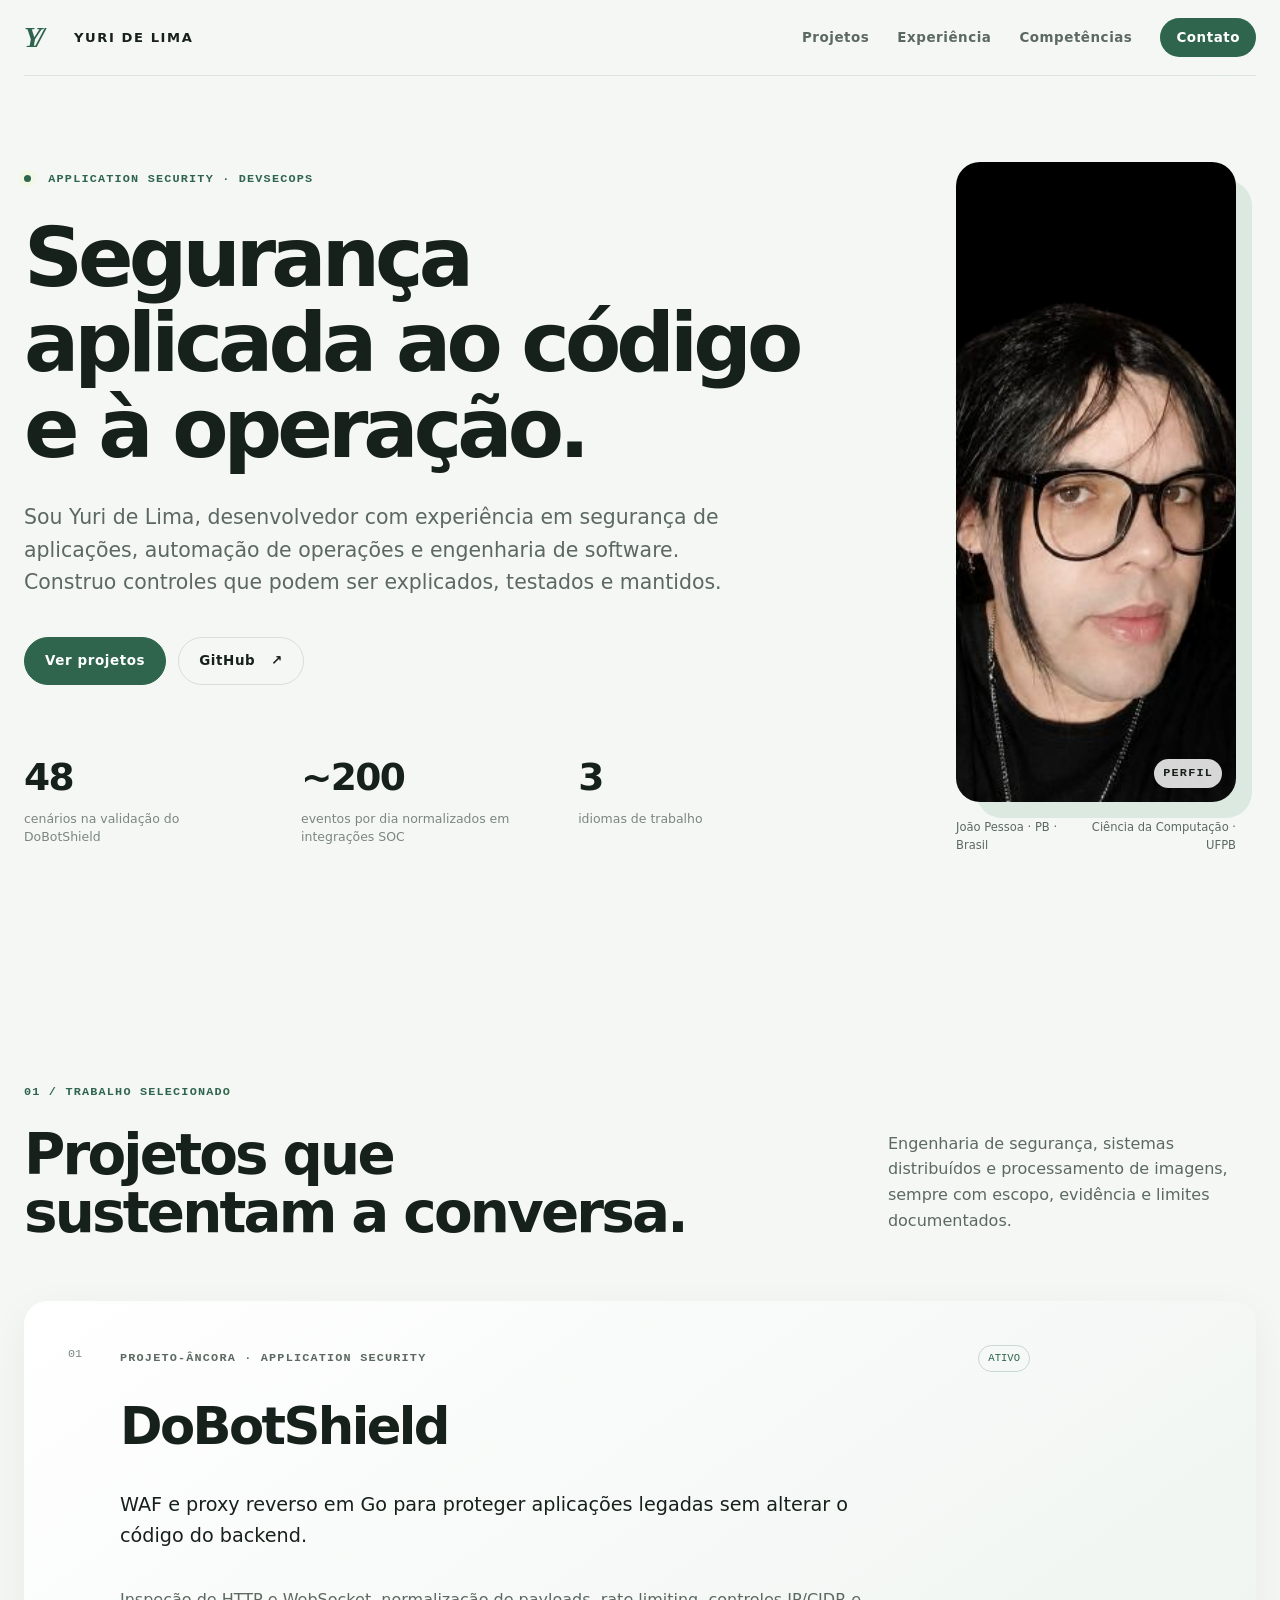
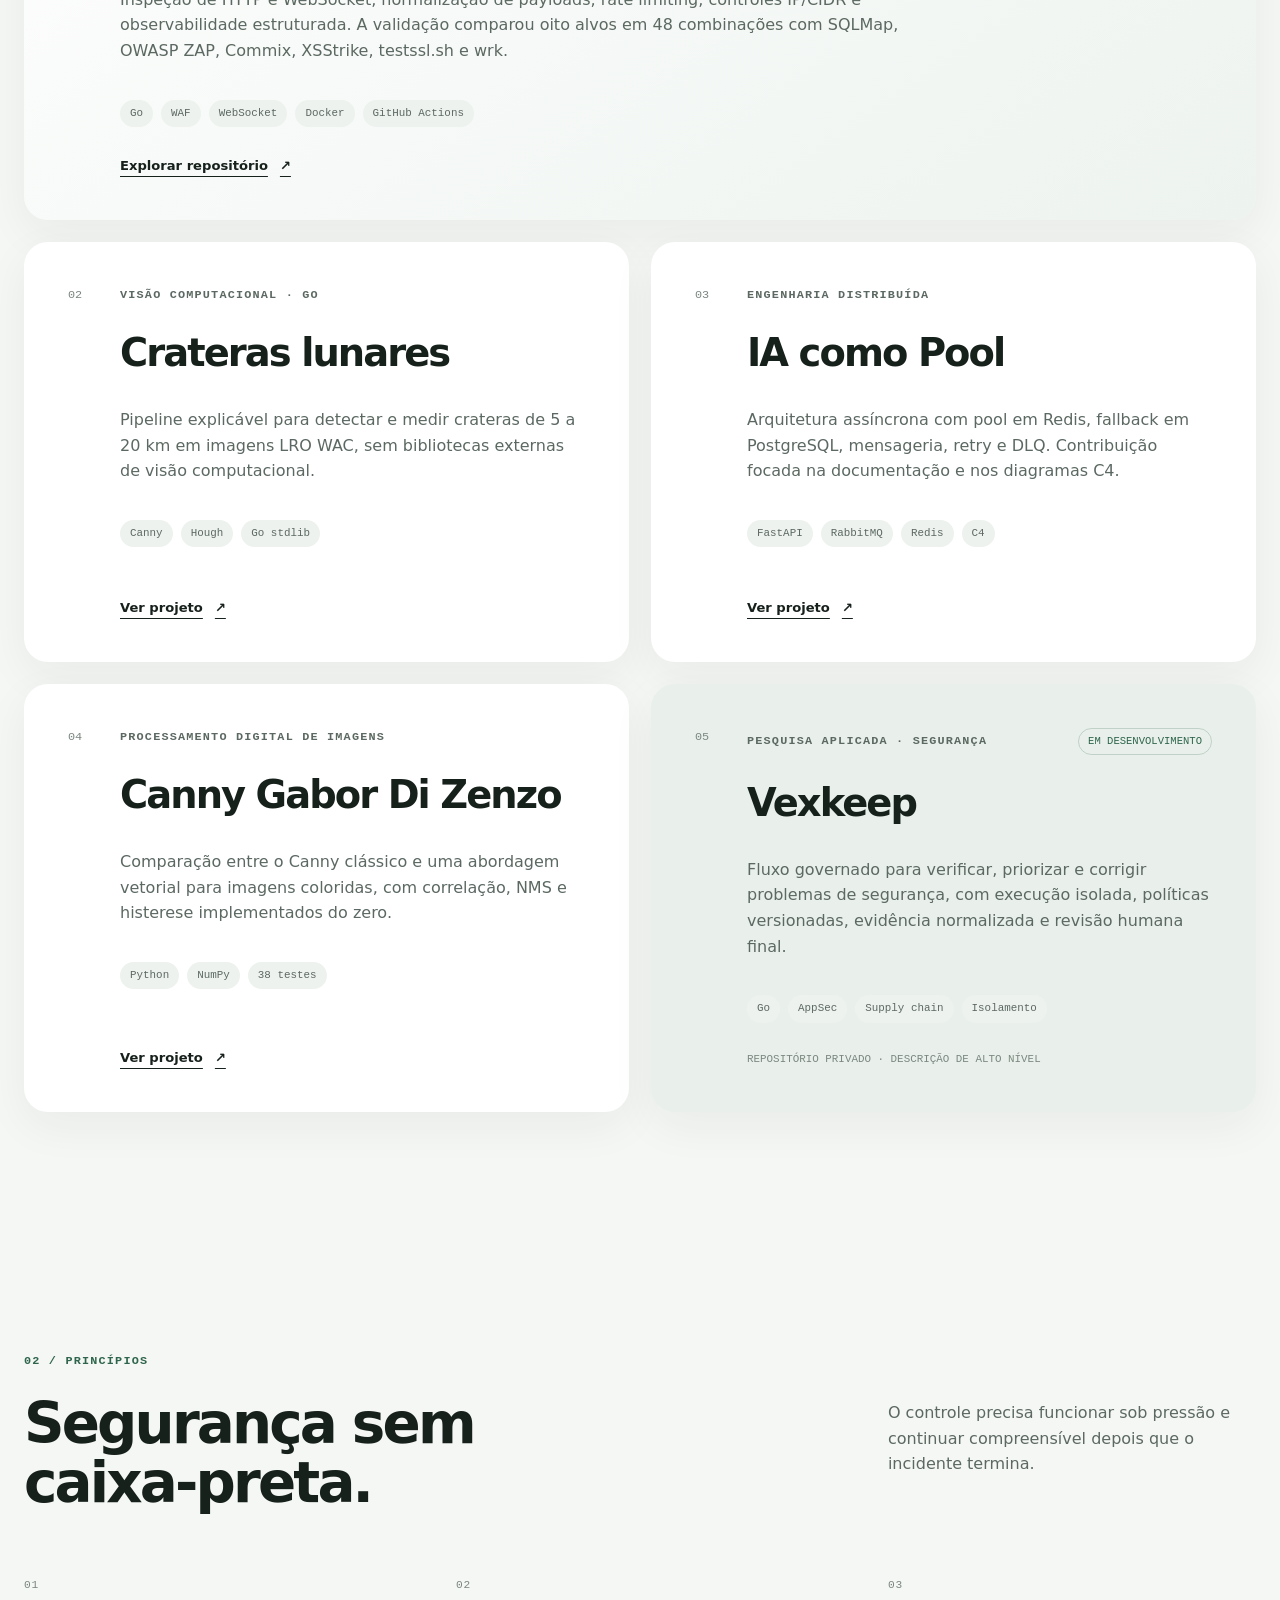
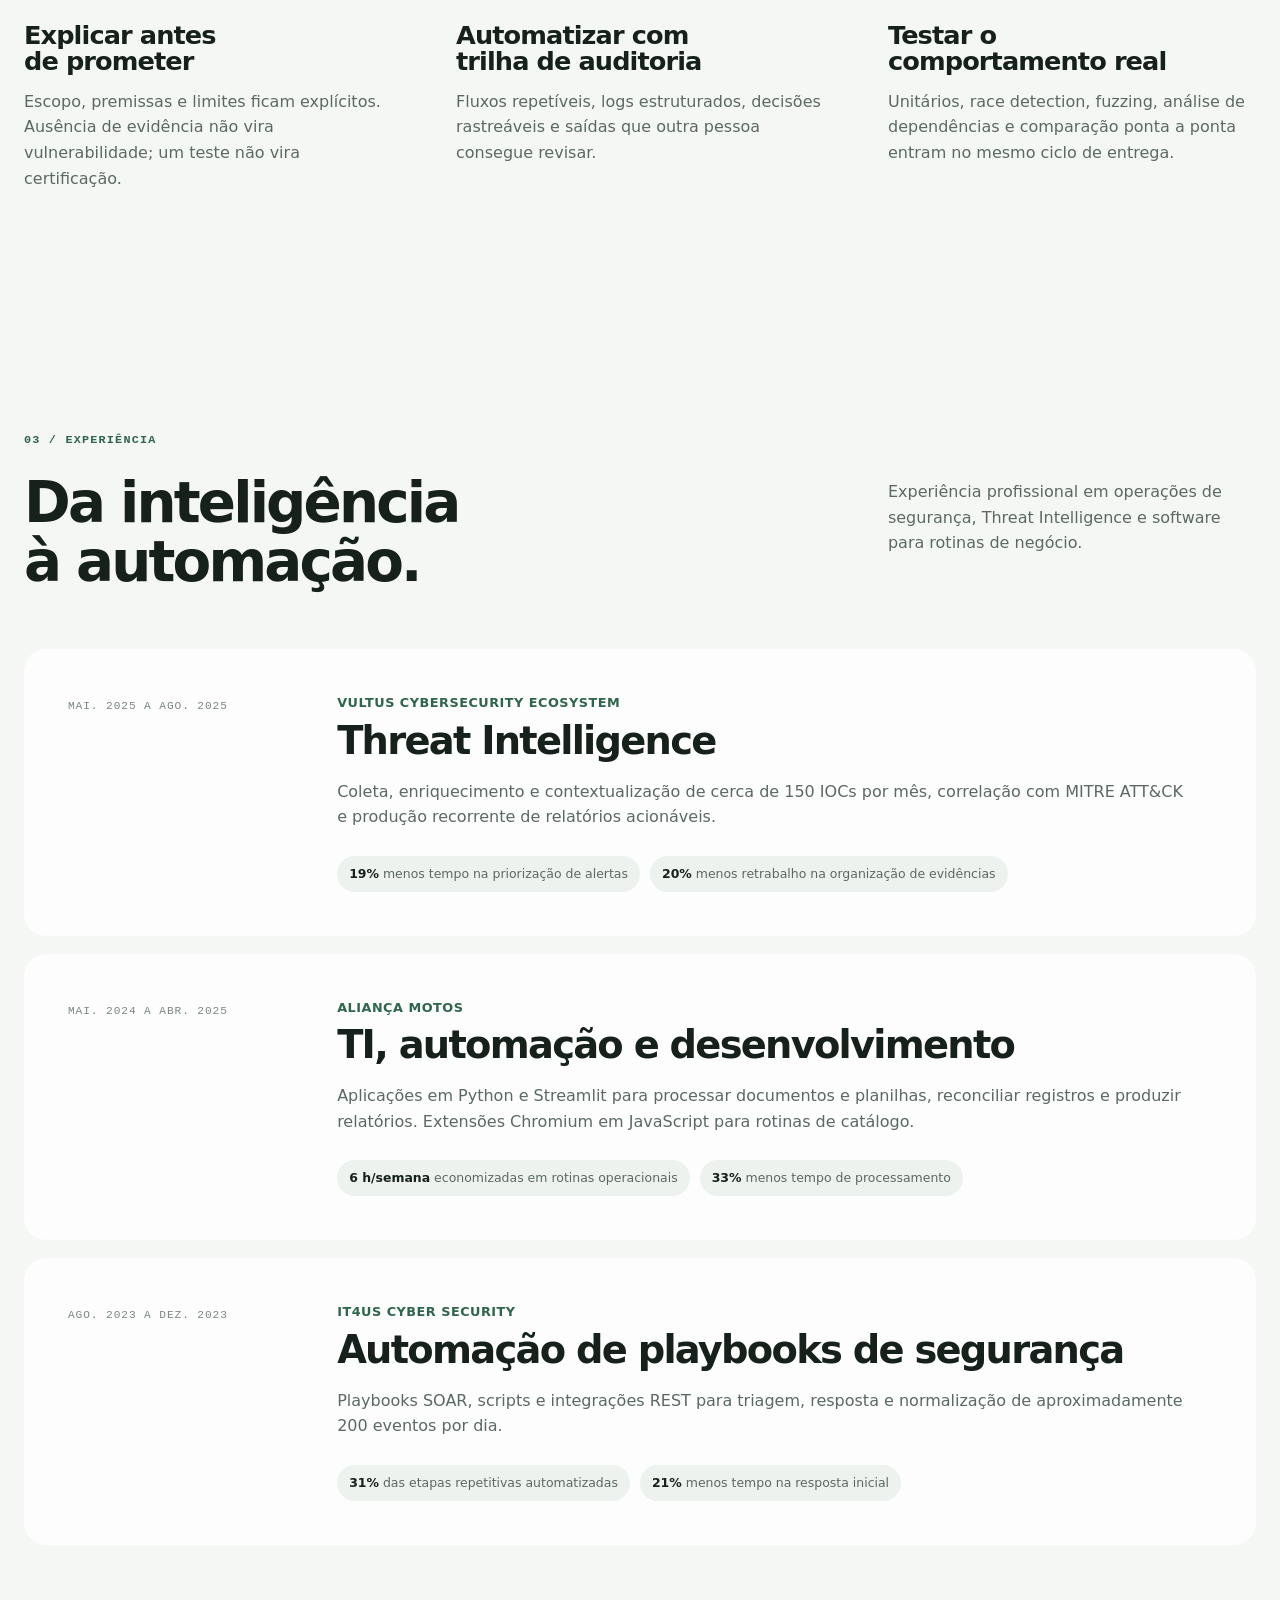
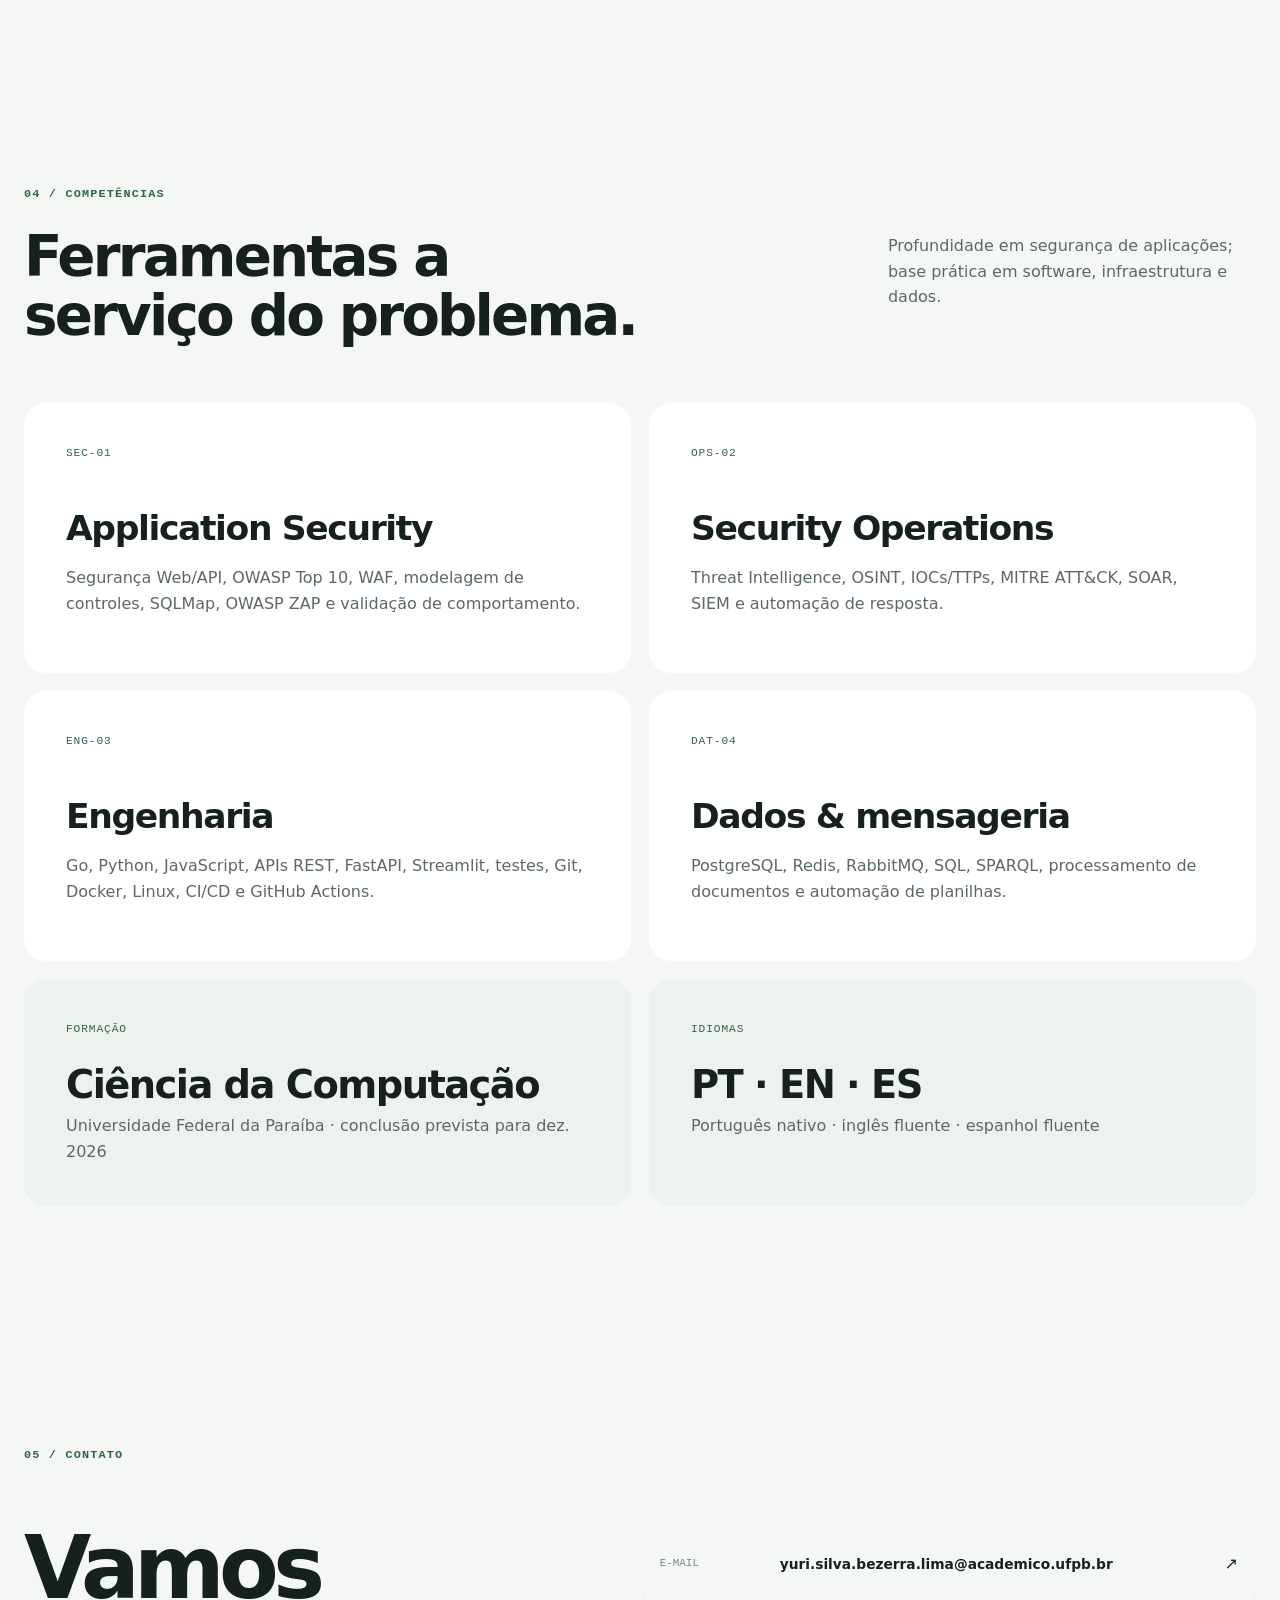
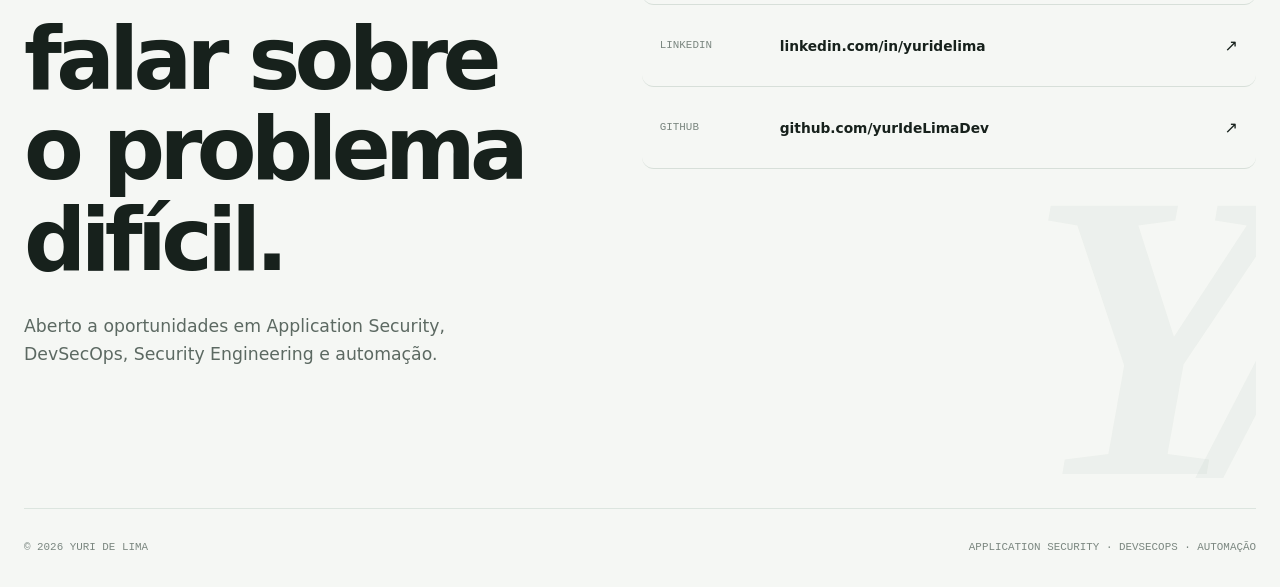
==== index.html @ 6d5cb3fe "refactor: simplify portfolio visual identity" ====
<!doctype html>
<html lang="pt-BR">
  <head>
    <meta charset="UTF-8" />
    <meta name="viewport" content="width=device-width, initial-scale=1.0" />
    <meta name="theme-color" content="#f5f7f4" />
    <meta
      name="description"
      content="Portfólio de Yuri de Lima. Application Security, DevSecOps e automação de segurança."
    />
    <meta name="author" content="Yuri de Lima" />
    <meta property="og:type" content="website" />
    <meta property="og:locale" content="pt_BR" />
    <meta property="og:title" content="Yuri de Lima | Application Security & DevSecOps" />
    <meta
      property="og:description"
      content="Segurança aplicada ao código, à automação e à operação."
    />
    <meta property="og:url" content="https://yuridelimadev.github.io/" />
    <meta property="og:image" content="https://yuridelimadev.github.io/assets/og.png" />
    <meta property="og:image:width" content="1731" />
    <meta property="og:image:height" content="909" />
    <meta property="og:image:alt" content="Yuri de Lima, Application Security e DevSecOps" />
    <meta name="twitter:card" content="summary_large_image" />
    <meta name="twitter:title" content="Yuri de Lima | Application Security & DevSecOps" />
    <meta name="twitter:description" content="Segurança aplicada ao código, à automação e à operação." />
    <meta name="twitter:image" content="https://yuridelimadev.github.io/assets/og.png" />
    <link rel="canonical" href="https://yuridelimadev.github.io/" />
    <title>Yuri de Lima | Application Security & DevSecOps</title>
    <link rel="icon" href="assets/favicon.svg" type="image/svg+xml" />
    <link rel="manifest" href="site.webmanifest" />
    <link rel="stylesheet" href="styles.css" />
    <script src="script.js" defer></script>
    <script type="application/ld+json">
      {
        "@context": "https://schema.org",
        "@type": "Person",
        "name": "Yuri de Lima",
        "url": "https://yuridelimadev.github.io/",
        "image": "https://yuridelimadev.github.io/assets/yuri-silva.jpg",
        "jobTitle": "Application Security & DevSecOps",
        "email": "mailto:yuri.silva.bezerra.lima@academico.ufpb.br",
        "sameAs": [
          "https://github.com/yurIdeLimaDev",
          "https://www.linkedin.com/in/yuridelima"
        ],
        "affiliation": {
          "@type": "CollegeOrUniversity",
          "name": "Universidade Federal da Paraíba"
        },
        "knowsAbout": [
          "Application Security",
          "DevSecOps",
          "Threat Intelligence",
          "Security Automation",
          "Go",
          "Python"
        ]
      }
    </script>
  </head>
  <body>
    <a class="skip-link" href="#conteudo">Ir para o conteúdo</a>

    <header class="site-header" data-header>
      <a class="brand" href="#inicio" aria-label="Yuri de Lima, início">
        <span class="brand-mark" aria-hidden="true">Y/</span>
        <span>Yuri de Lima</span>
      </a>

      <button class="menu-toggle" type="button" aria-expanded="false" aria-controls="main-nav">
        <span class="sr-only">Abrir menu</span>
        <span aria-hidden="true"></span>
        <span aria-hidden="true"></span>
      </button>

      <nav id="main-nav" class="main-nav" aria-label="Navegação principal">
        <a href="#trabalhos">Projetos</a>
        <a href="#experiencia">Experiência</a>
        <a href="#competencias">Competências</a>
        <a class="nav-cta" href="#contato">Contato</a>
      </nav>
    </header>

    <main id="conteudo">
      <section id="inicio" class="hero section-shell" aria-labelledby="hero-title">
        <div class="hero-copy">
          <p class="eyebrow"><span class="status-dot" aria-hidden="true"></span> Application Security · DevSecOps</p>
          <h1 id="hero-title">Segurança aplicada ao código e à operação.</h1>
          <p class="hero-lead">
            Sou Yuri de Lima, desenvolvedor com experiência em segurança de aplicações,
            automação de operações e engenharia de software. Construo controles que podem
            ser explicados, testados e mantidos.
          </p>

          <div class="hero-actions">
            <a class="button button-primary" href="#trabalhos">Ver projetos</a>
            <a class="button button-secondary" href="https://github.com/yurIdeLimaDev" target="_blank" rel="noreferrer">
              GitHub <span aria-hidden="true">↗</span>
            </a>
          </div>

          <dl class="signal-grid" aria-label="Destaques profissionais">
            <div>
              <dt>48</dt>
              <dd>cenários na validação do DoBotShield</dd>
            </div>
            <div>
              <dt>~200</dt>
              <dd>eventos por dia normalizados em integrações SOC</dd>
            </div>
            <div>
              <dt>3</dt>
              <dd>idiomas de trabalho</dd>
            </div>
          </dl>
        </div>

        <aside class="profile-panel" aria-label="Perfil de Yuri de Lima">
          <div class="portrait-frame">
            <img
              src="assets/yuri-silva.jpg"
              alt="Retrato de Yuri de Lima"
              width="640"
              height="640"
            />
            <span class="portrait-index" aria-hidden="true">Perfil</span>
          </div>
          <div class="profile-meta">
            <p>João Pessoa · PB · Brasil</p>
            <p>Ciência da Computação · UFPB</p>
          </div>
        </aside>
      </section>

      <section id="trabalhos" class="projects section-shell" aria-labelledby="projects-title">
        <div class="section-heading">
          <p class="section-index">01 / Trabalho selecionado</p>
          <h2 id="projects-title">Projetos que sustentam a conversa.</h2>
          <p>Engenharia de segurança, sistemas distribuídos e processamento de imagens, sempre com escopo, evidência e limites documentados.</p>
        </div>

        <div class="project-grid">
          <article class="project-card project-card-featured">
            <div class="project-number" aria-hidden="true">01</div>
            <div class="project-content">
              <div class="project-topline">
                <p class="project-type">Projeto-âncora · Application Security</p>
                <span class="project-state">Ativo</span>
              </div>
              <h3>DoBotShield</h3>
              <p class="project-summary">WAF e proxy reverso em Go para proteger aplicações legadas sem alterar o código do backend.</p>
              <p>
                Inspeção de HTTP e WebSocket, normalização de payloads, rate limiting,
                controles IP/CIDR e observabilidade estruturada. A validação comparou oito
                alvos em 48 combinações com SQLMap, OWASP ZAP, Commix, XSStrike, testssl.sh e wrk.
              </p>
              <ul class="tag-list" aria-label="Tecnologias do DoBotShield">
                <li>Go</li><li>WAF</li><li>WebSocket</li><li>Docker</li><li>GitHub Actions</li>
              </ul>
              <a class="project-link" href="https://github.com/yurIdeLimaDev/DoBotShieldV2" target="_blank" rel="noreferrer">
                Explorar repositório <span aria-hidden="true">↗</span>
              </a>
            </div>
          </article>

          <article class="project-card">
            <div class="project-number" aria-hidden="true">02</div>
            <div class="project-content">
              <p class="project-type">Visão computacional · Go</p>
              <h3>Crateras lunares</h3>
              <p>Pipeline explicável para detectar e medir crateras de 5 a 20 km em imagens LRO WAC, sem bibliotecas externas de visão computacional.</p>
              <ul class="tag-list"><li>Canny</li><li>Hough</li><li>Go stdlib</li></ul>
              <a class="project-link" href="https://github.com/yurIdeLimaDev/ID-Crateras-Lunares" target="_blank" rel="noreferrer">Ver projeto <span aria-hidden="true">↗</span></a>
            </div>
          </article>

          <article class="project-card">
            <div class="project-number" aria-hidden="true">03</div>
            <div class="project-content">
              <p class="project-type">Engenharia distribuída</p>
              <h3>IA como Pool</h3>
              <p>Arquitetura assíncrona com pool em Redis, fallback em PostgreSQL, mensageria, retry e DLQ. Contribuição focada na documentação e nos diagramas C4.</p>
              <ul class="tag-list"><li>FastAPI</li><li>RabbitMQ</li><li>Redis</li><li>C4</li></ul>
              <a class="project-link" href="https://github.com/yurIdeLimaDev/-IA_como_Pool" target="_blank" rel="noreferrer">Ver projeto <span aria-hidden="true">↗</span></a>
            </div>
          </article>

          <article class="project-card">
            <div class="project-number" aria-hidden="true">04</div>
            <div class="project-content">
              <p class="project-type">Processamento digital de imagens</p>
              <h3>Canny Gabor Di Zenzo</h3>
              <p>Comparação entre o Canny clássico e uma abordagem vetorial para imagens coloridas, com correlação, NMS e histerese implementados do zero.</p>
              <ul class="tag-list"><li>Python</li><li>NumPy</li><li>38 testes</li></ul>
              <a class="project-link" href="https://github.com/yurIdeLimaDev/PDI-Filtros" target="_blank" rel="noreferrer">Ver projeto <span aria-hidden="true">↗</span></a>
            </div>
          </article>

          <article class="project-card project-card-private">
            <div class="project-number" aria-hidden="true">05</div>
            <div class="project-content">
              <div class="project-topline">
                <p class="project-type">Pesquisa aplicada · Segurança</p>
                <span class="project-state">Em desenvolvimento</span>
              </div>
              <h3>Vexkeep</h3>
              <p>Fluxo governado para verificar, priorizar e corrigir problemas de segurança, com execução isolada, políticas versionadas, evidência normalizada e revisão humana final.</p>
              <ul class="tag-list"><li>Go</li><li>AppSec</li><li>Supply chain</li><li>Isolamento</li></ul>
              <span class="project-note">Repositório privado · descrição de alto nível</span>
            </div>
          </article>
        </div>
      </section>

      <section class="method section-shell" aria-labelledby="method-title">
        <div class="section-heading">
          <p class="section-index">02 / Princípios</p>
          <h2 id="method-title">Segurança sem caixa-preta.</h2>
          <p>O controle precisa funcionar sob pressão e continuar compreensível depois que o incidente termina.</p>
        </div>

        <ol class="principle-list">
          <li>
            <span class="principle-number">01</span>
            <h3>Explicar antes de prometer</h3>
            <p>Escopo, premissas e limites ficam explícitos. Ausência de evidência não vira vulnerabilidade; um teste não vira certificação.</p>
          </li>
          <li>
            <span class="principle-number">02</span>
            <h3>Automatizar com trilha de auditoria</h3>
            <p>Fluxos repetíveis, logs estruturados, decisões rastreáveis e saídas que outra pessoa consegue revisar.</p>
          </li>
          <li>
            <span class="principle-number">03</span>
            <h3>Testar o comportamento real</h3>
            <p>Unitários, race detection, fuzzing, análise de dependências e comparação ponta a ponta entram no mesmo ciclo de entrega.</p>
          </li>
        </ol>
      </section>

      <section id="experiencia" class="experience section-shell" aria-labelledby="experience-title">
        <div class="section-heading">
          <p class="section-index">03 / Experiência</p>
          <h2 id="experience-title">Da inteligência à automação.</h2>
          <p>Experiência profissional em operações de segurança, Threat Intelligence e software para rotinas de negócio.</p>
        </div>

        <div class="timeline">
          <article class="timeline-item">
            <p class="timeline-date">mai. 2025 a ago. 2025</p>
            <div>
              <p class="timeline-company">Vultus Cybersecurity Ecosystem</p>
              <h3>Threat Intelligence</h3>
              <p>Coleta, enriquecimento e contextualização de cerca de 150 IOCs por mês, correlação com MITRE ATT&amp;CK e produção recorrente de relatórios acionáveis.</p>
              <ul class="impact-list">
                <li><strong>19%</strong> menos tempo na priorização de alertas</li>
                <li><strong>20%</strong> menos retrabalho na organização de evidências</li>
              </ul>
            </div>
          </article>

          <article class="timeline-item">
            <p class="timeline-date">mai. 2024 a abr. 2025</p>
            <div>
              <p class="timeline-company">Aliança Motos</p>
              <h3>TI, automação e desenvolvimento</h3>
              <p>Aplicações em Python e Streamlit para processar documentos e planilhas, reconciliar registros e produzir relatórios. Extensões Chromium em JavaScript para rotinas de catálogo.</p>
              <ul class="impact-list">
                <li><strong>6 h/semana</strong> economizadas em rotinas operacionais</li>
                <li><strong>33%</strong> menos tempo de processamento</li>
              </ul>
            </div>
          </article>

          <article class="timeline-item">
            <p class="timeline-date">ago. 2023 a dez. 2023</p>
            <div>
              <p class="timeline-company">IT4US Cyber Security</p>
              <h3>Automação de playbooks de segurança</h3>
              <p>Playbooks SOAR, scripts e integrações REST para triagem, resposta e normalização de aproximadamente 200 eventos por dia.</p>
              <ul class="impact-list">
                <li><strong>31%</strong> das etapas repetitivas automatizadas</li>
                <li><strong>21%</strong> menos tempo na resposta inicial</li>
              </ul>
            </div>
          </article>
        </div>
      </section>

      <section id="competencias" class="capabilities section-shell" aria-labelledby="capabilities-title">
        <div class="section-heading">
          <p class="section-index">04 / Competências</p>
          <h2 id="capabilities-title">Ferramentas a serviço do problema.</h2>
          <p>Profundidade em segurança de aplicações; base prática em software, infraestrutura e dados.</p>
        </div>

        <div class="capability-grid">
          <article>
            <p class="capability-code">SEC-01</p>
            <h3>Application Security</h3>
            <p>Segurança Web/API, OWASP Top 10, WAF, modelagem de controles, SQLMap, OWASP ZAP e validação de comportamento.</p>
          </article>
          <article>
            <p class="capability-code">OPS-02</p>
            <h3>Security Operations</h3>
            <p>Threat Intelligence, OSINT, IOCs/TTPs, MITRE ATT&amp;CK, SOAR, SIEM e automação de resposta.</p>
          </article>
          <article>
            <p class="capability-code">ENG-03</p>
            <h3>Engenharia</h3>
            <p>Go, Python, JavaScript, APIs REST, FastAPI, Streamlit, testes, Git, Docker, Linux, CI/CD e GitHub Actions.</p>
          </article>
          <article>
            <p class="capability-code">DAT-04</p>
            <h3>Dados &amp; mensageria</h3>
            <p>PostgreSQL, Redis, RabbitMQ, SQL, SPARQL, processamento de documentos e automação de planilhas.</p>
          </article>
        </div>

        <div class="education-strip">
          <div>
            <p class="education-label">Formação</p>
            <h3>Ciência da Computação</h3>
            <p>Universidade Federal da Paraíba · conclusão prevista para dez. 2026</p>
          </div>
          <div>
            <p class="education-label">Idiomas</p>
            <h3>PT · EN · ES</h3>
            <p>Português nativo · inglês fluente · espanhol fluente</p>
          </div>
        </div>
      </section>

      <section id="contato" class="contact section-shell" aria-labelledby="contact-title">
        <p class="section-index">05 / Contato</p>
        <div class="contact-grid">
          <div>
            <h2 id="contact-title">Vamos falar sobre o problema difícil.</h2>
            <p>Aberto a oportunidades em Application Security, DevSecOps, Security Engineering e automação.</p>
          </div>
          <div class="contact-links" aria-label="Canais de contato">
            <a href="mailto:yuri.silva.bezerra.lima@academico.ufpb.br">
              <span>E-mail</span><strong>yuri.silva.bezerra.lima@academico.ufpb.br</strong><span aria-hidden="true">↗</span>
            </a>
            <a href="https://www.linkedin.com/in/yuridelima" target="_blank" rel="noreferrer">
              <span>LinkedIn</span><strong>linkedin.com/in/yuridelima</strong><span aria-hidden="true">↗</span>
            </a>
            <a href="https://github.com/yurIdeLimaDev" target="_blank" rel="noreferrer">
              <span>GitHub</span><strong>github.com/yurIdeLimaDev</strong><span aria-hidden="true">↗</span>
            </a>
          </div>
        </div>
      </section>
    </main>

    <footer class="site-footer section-shell">
      <p>© <span data-year></span> Yuri de Lima</p>
      <p>Application Security · DevSecOps · Automação</p>
    </footer>
  </body>
</html>
---- styles.css ----
:root {
  --bg: #f5f7f4;
  --bg-raised: #ffffff;
  --surface: #edf2ee;
  --surface-strong: #e2ebe5;
  --text: #17211c;
  --muted: #5c6962;
  --faint: #7b8780;
  --line: #d7dfd9;
  --accent: #2e654c;
  --accent-dark: #ffffff;
  --accent-soft: #dce9e1;
  --cyan: #537467;
  --max-width: 1240px;
  --radius: 18px;
  --shadow: 0 24px 70px rgba(23, 33, 28, 0.1);
}

* { box-sizing: border-box; }

html { scroll-behavior: smooth; }

body {
  margin: 0;
  min-width: 320px;
  color: var(--text);
  background: var(--bg);
  font-family: Inter, ui-sans-serif, system-ui, -apple-system, BlinkMacSystemFont, "Segoe UI", sans-serif;
  font-size: 16px;
  line-height: 1.6;
  text-rendering: optimizeLegibility;
}

body::before { content: none; }

img { display: block; max-width: 100%; }
a { color: inherit; }
button, a { -webkit-tap-highlight-color: transparent; }

:focus-visible {
  outline: 3px solid var(--accent);
  outline-offset: 4px;
}

.sr-only {
  position: absolute;
  width: 1px;
  height: 1px;
  padding: 0;
  margin: -1px;
  overflow: hidden;
  clip: rect(0, 0, 0, 0);
  white-space: nowrap;
  border: 0;
}

.skip-link {
  position: fixed;
  top: 12px;
  left: 12px;
  z-index: 100;
  transform: translateY(-150%);
  padding: 10px 14px;
  color: var(--bg);
  background: var(--accent);
  font-weight: 800;
  text-decoration: none;
}

.skip-link:focus { transform: translateY(0); }

.section-shell {
  width: min(calc(100% - 48px), var(--max-width));
  margin-inline: auto;
}

.site-header {
  position: sticky;
  top: 0;
  z-index: 20;
  display: flex;
  align-items: center;
  justify-content: space-between;
  width: min(calc(100% - 48px), var(--max-width));
  min-height: 76px;
  margin-inline: auto;
  border-bottom: 1px solid rgba(46, 101, 76, 0.12);
  background: rgba(245, 247, 244, 0.9);
  backdrop-filter: blur(18px);
}

.brand {
  display: inline-flex;
  align-items: center;
  gap: 12px;
  font-size: 0.82rem;
  font-weight: 800;
  letter-spacing: 0.12em;
  text-decoration: none;
  text-transform: uppercase;
}

.brand-mark {
  display: inline-block;
  min-width: 38px;
  color: var(--accent);
  font-family: "Bodoni 72", Didot, "Iowan Old Style", Baskerville, Georgia, serif;
  font-size: 1.8rem;
  font-style: italic;
  font-weight: 700;
  line-height: 1;
  letter-spacing: -0.18em;
}

.main-nav { display: flex; align-items: center; gap: 28px; }

.main-nav a {
  color: var(--muted);
  font-size: 0.84rem;
  font-weight: 700;
  letter-spacing: 0.04em;
  text-decoration: none;
}

.main-nav a:hover { color: var(--text); }

.main-nav .nav-cta {
  padding: 9px 16px;
  border: 0;
  border-radius: 999px;
  color: #ffffff;
  background: var(--accent);
}

.menu-toggle { display: none; }

.hero {
  display: grid;
  grid-template-columns: minmax(0, 1fr) minmax(220px, 300px);
  gap: clamp(42px, 9vw, 130px);
  align-items: center;
  min-height: min(820px, calc(100vh - 76px));
  padding-block: 86px 108px;
}

.eyebrow,
.section-index,
.project-type,
.portrait-index {
  margin: 0;
  color: var(--accent);
  font-family: "Cascadia Code", "SFMono-Regular", Consolas, monospace;
  font-size: 0.74rem;
  font-weight: 700;
  letter-spacing: 0.1em;
  text-transform: uppercase;
}

.status-dot {
  display: inline-block;
  width: 7px;
  height: 7px;
  margin-right: 9px;
  border-radius: 50%;
  background: var(--accent);
  box-shadow: 0 0 0 5px rgba(200, 255, 93, 0.09);
}

h1, h2, h3 { margin-top: 0; line-height: 1.04; text-wrap: balance; }

h1 {
  max-width: 930px;
  margin-bottom: 30px;
  font-size: clamp(3rem, 6.4vw, 6.2rem);
  font-weight: 720;
  letter-spacing: -0.06em;
}

.hero-copy .eyebrow { margin-bottom: 26px; }

.hero-lead {
  max-width: 720px;
  margin: 0;
  color: var(--muted);
  font-size: clamp(1.04rem, 1.6vw, 1.28rem);
}

.hero-actions { display: flex; flex-wrap: wrap; gap: 12px; margin-top: 38px; }

.button {
  display: inline-flex;
  min-height: 48px;
  align-items: center;
  justify-content: center;
  gap: 16px;
  padding: 0 20px;
  border: 1px solid var(--line);
  border-radius: 999px;
  font-size: 0.84rem;
  font-weight: 800;
  letter-spacing: 0.045em;
  text-decoration: none;
  transition: transform 160ms ease, border-color 160ms ease, background 160ms ease;
}

.button:hover { transform: translateY(-2px); }
.button-primary { border-color: var(--accent); color: var(--accent-dark); background: var(--accent); }
.button-secondary:hover { border-color: var(--muted); background: var(--surface); }

.signal-grid {
  display: grid;
  grid-template-columns: repeat(3, 1fr);
  max-width: 780px;
  gap: clamp(20px, 4vw, 54px);
  margin: 62px 0 0;
  padding: 0;
}

.signal-grid div { padding: 0; }
.signal-grid div + div { padding-left: 0; border-left: 0; }
.signal-grid dt { font-size: clamp(1.6rem, 3vw, 2.35rem); font-weight: 760; letter-spacing: -0.045em; }
.signal-grid dd { margin: 3px 0 0; color: var(--faint); font-size: 0.78rem; line-height: 1.45; }

.profile-panel { align-self: center; display: flex; width: min(100%, 280px); flex-direction: column; justify-content: center; }

.portrait-frame {
  position: relative;
  padding: 0;
  border: 0;
  background: transparent;
  box-shadow: none;
}

.portrait-frame::before {
  content: "";
  position: absolute;
  inset: 18px -16px -16px 20px;
  z-index: -1;
  border-radius: 26px;
  background: var(--accent-soft);
}

.portrait-frame::after { content: none; }

.portrait-frame img {
  aspect-ratio: 4 / 5;
  width: 100%;
  object-fit: cover;
  object-position: center 28%;
  border-radius: 24px;
  filter: saturate(0.82) contrast(1.02);
}

.portrait-index {
  position: absolute;
  right: 14px;
  bottom: 14px;
  padding: 5px 9px;
  border-radius: 999px;
  color: var(--text);
  background: rgba(255, 255, 255, 0.84);
}

.profile-meta {
  display: flex;
  justify-content: space-between;
  gap: 20px;
  margin-top: 16px;
  color: var(--muted);
  font-size: 0.72rem;
}

.profile-meta p { margin: 0; }
.profile-meta p:last-child { text-align: right; }

.projects,
.method,
.experience,
.capabilities,
.contact {
  padding-block: 120px;
  border-top: 0;
}

.section-heading {
  display: grid;
  grid-template-columns: minmax(0, 1.2fr) minmax(260px, 0.58fr);
  gap: 24px clamp(40px, 8vw, 120px);
  align-items: start;
  margin-bottom: 58px;
}

.section-heading .section-index { grid-column: 1 / -1; }
.section-heading h2 { margin: 0; max-width: 760px; font-size: clamp(2.35rem, 4.4vw, 4.2rem); letter-spacing: -0.05em; }
.section-heading > p:last-child { margin: 5px 0 0; color: var(--muted); }

.project-grid { display: grid; grid-template-columns: repeat(2, 1fr); gap: 22px; }

.project-card {
  position: relative;
  display: grid;
  grid-template-columns: 52px 1fr;
  min-height: 420px;
  padding: clamp(24px, 4vw, 44px);
  border: 0;
  border-radius: 24px;
  background: var(--bg-raised);
  box-shadow: 0 14px 46px rgba(23, 33, 28, 0.055);
  transition: transform 180ms ease, box-shadow 180ms ease;
}

.project-card:hover { transform: translateY(-3px); box-shadow: 0 20px 58px rgba(23, 33, 28, 0.09); }
.project-card-featured { grid-column: 1 / -1; min-height: 450px; }
.project-card-featured .project-content { max-width: 910px; }
.project-card-featured { background: linear-gradient(145deg, #ffffff, #edf3ef); }
.project-card-private { background: #e9f0eb; }

.project-number { color: var(--faint); font-family: "Cascadia Code", "SFMono-Regular", Consolas, monospace; font-size: 0.74rem; }
.project-content { display: flex; flex-direction: column; align-items: flex-start; }
.project-topline { display: flex; width: 100%; align-items: center; justify-content: space-between; gap: 20px; }

.project-state {
  padding: 4px 9px;
  border: 1px solid rgba(46, 101, 76, 0.22);
  border-radius: 999px;
  color: var(--accent);
  font-family: "Cascadia Code", "SFMono-Regular", Consolas, monospace;
  font-size: 0.66rem;
  text-transform: uppercase;
}

.project-card h3 { margin: 28px 0 18px; font-size: clamp(2rem, 4vw, 4rem); letter-spacing: -0.05em; }
.project-card:not(.project-card-featured) h3 { font-size: clamp(1.8rem, 3vw, 2.8rem); }
.project-card p { max-width: 780px; color: var(--muted); }
.project-summary { color: var(--text) !important; font-size: clamp(1.02rem, 1.5vw, 1.25rem); }

.tag-list { display: flex; flex-wrap: wrap; gap: 8px; margin: 20px 0 28px; padding: 0; list-style: none; }
.tag-list li { padding: 5px 10px; border: 0; border-radius: 999px; color: var(--muted); background: var(--surface); font-family: "Cascadia Code", "SFMono-Regular", Consolas, monospace; font-size: 0.68rem; }

.project-link {
  display: inline-flex;
  align-items: center;
  gap: 12px;
  margin-top: auto;
  color: var(--text);
  font-size: 0.82rem;
  font-weight: 800;
  text-underline-offset: 6px;
}

.project-link:hover { color: var(--accent); }

.project-note {
  margin-top: auto;
  color: var(--faint);
  font-family: "Cascadia Code", "SFMono-Regular", Consolas, monospace;
  font-size: 0.68rem;
  text-transform: uppercase;
}

.principle-list {
  display: grid;
  grid-template-columns: repeat(3, 1fr);
  gap: clamp(28px, 5vw, 70px);
  margin: 0;
  padding: 0;
  border-top: 0;
  list-style: none;
  counter-reset: principle;
}

.principle-list li {
  display: block;
  padding: 0;
  border-bottom: 0;
}

.principle-number,
.timeline-date,
.capability-code,
.education-label {
  color: var(--faint);
  font-family: "Cascadia Code", "SFMono-Regular", Consolas, monospace;
  font-size: 0.7rem;
  letter-spacing: 0.08em;
  text-transform: uppercase;
}

.principle-list h3 { margin: 26px 0 14px; font-size: clamp(1.4rem, 2vw, 1.9rem); letter-spacing: -0.035em; }
.principle-list p { margin: 0; color: var(--muted); }

.timeline { display: grid; gap: 18px; border-top: 0; }

.timeline-item {
  display: grid;
  grid-template-columns: 0.55fr 2.1fr;
  gap: 40px;
  padding: clamp(28px, 4vw, 44px);
  border: 0;
  border-radius: 22px;
  background: rgba(255, 255, 255, 0.72);
}

.timeline-date { margin: 5px 0 0; }
.timeline-company { margin: 0 0 7px; color: var(--accent); font-size: 0.8rem; font-weight: 750; letter-spacing: 0.04em; text-transform: uppercase; }
.timeline-item h3 { margin: 0 0 18px; font-size: clamp(1.8rem, 3vw, 3.2rem); letter-spacing: -0.045em; }
.timeline-item > div > p:not(.timeline-company) { max-width: 850px; margin: 0; color: var(--muted); }

.impact-list {
  display: flex;
  flex-wrap: wrap;
  gap: 10px;
  margin: 26px 0 0;
  padding: 0;
  list-style: none;
}

.impact-list li { padding: 8px 12px; border: 0; border-radius: 999px; color: var(--muted); background: var(--surface); font-size: 0.78rem; }
.impact-list strong { color: var(--text); }

.capability-grid { display: grid; grid-template-columns: repeat(2, 1fr); gap: 18px; border: 0; }
.capability-grid article { min-height: 270px; padding: clamp(28px, 4vw, 42px); border: 0; border-radius: 22px; background: var(--bg-raised); }
.capability-code { margin: 0 0 48px; color: var(--accent); }
.capability-grid h3 { margin: 0 0 18px; font-size: clamp(1.55rem, 2.7vw, 2.5rem); letter-spacing: -0.04em; }
.capability-grid article > p:last-child { margin: 0; color: var(--muted); }

.education-strip { display: grid; grid-template-columns: repeat(2, 1fr); gap: 18px; margin-top: 18px; border: 0; }
.education-strip > div { padding: clamp(28px, 4vw, 42px); border-radius: 22px; background: var(--surface); }
.education-strip > div + div { border-left: 0; }
.education-label { margin: 0 0 26px; color: var(--accent); }
.education-strip h3 { margin: 0 0 8px; font-size: clamp(1.6rem, 3vw, 2.7rem); letter-spacing: -0.04em; }
.education-strip p:last-child { margin: 0; color: var(--muted); }

.contact {
  position: relative;
  overflow: hidden;
  padding-bottom: 140px;
}

.contact::after {
  content: "Y/";
  position: absolute;
  right: -0.05em;
  bottom: -0.38em;
  z-index: -1;
  color: rgba(46, 101, 76, 0.045);
  font-family: "Bodoni 72", Didot, "Iowan Old Style", Baskerville, Georgia, serif;
  font-style: italic;
  font-size: clamp(12rem, 32vw, 34rem);
  font-weight: 900;
  letter-spacing: -0.14em;
}

.contact > .section-index { margin-bottom: 58px; }
.contact-grid { display: grid; grid-template-columns: 0.9fr 1.1fr; gap: clamp(50px, 9vw, 140px); }
.contact h2 { max-width: 690px; margin: 0 0 28px; font-size: clamp(3rem, 6.8vw, 6.7rem); letter-spacing: -0.065em; }
.contact-grid > div:first-child > p { max-width: 620px; margin: 0; color: var(--muted); font-size: 1.08rem; }

.contact-links { border-top: 0; }
.contact-links a {
  display: grid;
  grid-template-columns: 100px 1fr auto;
  gap: 20px;
  align-items: center;
  min-height: 82px;
  padding-inline: 18px;
  border-bottom: 1px solid var(--line);
  border-radius: 12px;
  text-decoration: none;
}

.contact-links a > span:first-child { color: var(--faint); font-family: "Cascadia Code", "SFMono-Regular", Consolas, monospace; font-size: 0.68rem; text-transform: uppercase; }
.contact-links strong { overflow-wrap: anywhere; font-size: 0.86rem; }
.contact-links a:hover strong,
.contact-links a:hover > span:last-child { color: var(--accent); }

.site-footer {
  display: flex;
  justify-content: space-between;
  gap: 24px;
  padding-block: 30px;
  border-top: 1px solid rgba(46, 101, 76, 0.12);
  color: var(--faint);
  font-family: "Cascadia Code", "SFMono-Regular", Consolas, monospace;
  font-size: 0.68rem;
  text-transform: uppercase;
}

.site-footer p { margin: 0; }

@media (max-width: 920px) {
  .site-header { min-height: 68px; }
  .menu-toggle {
    display: grid;
    width: 44px;
    height: 44px;
    place-content: center;
    gap: 6px;
    border: 0;
    color: var(--text);
    background: transparent;
  }
  .menu-toggle span:not(.sr-only) { display: block; width: 22px; height: 1px; background: currentColor; }
  .main-nav {
    position: absolute;
    top: 67px;
    right: 0;
    left: 0;
    display: none;
    flex-direction: column;
    align-items: stretch;
    gap: 0;
    padding: 16px;
    border: 1px solid var(--line);
    background: var(--bg-raised);
    box-shadow: var(--shadow);
  }
  .main-nav[data-open="true"] { display: flex; }
  .main-nav a { padding: 13px; }
  .hero { grid-template-columns: 1fr; min-height: auto; }
  .hero-copy { order: 1; }
  .profile-panel { width: min(100%, 260px); }
  .signal-grid { max-width: 100%; }
  .section-heading { grid-template-columns: 1fr; }
  .principle-list { grid-template-columns: 1fr; gap: 38px; }
  .contact-grid { grid-template-columns: 1fr; }
}

@media (max-width: 680px) {
  .section-shell, .site-header { width: min(calc(100% - 32px), var(--max-width)); }
  .hero { gap: 42px; padding-block: 52px 76px; }
  h1 { font-size: clamp(2.85rem, 15vw, 4.4rem); }
  .signal-grid { grid-template-columns: 1fr; gap: 0; }
  .signal-grid div { padding: 16px 0; }
  .signal-grid div + div { padding-left: 0; border-top: 0; border-left: 0; }
  .projects, .method, .experience, .capabilities, .contact { padding-block: 84px; }
  .project-grid { grid-template-columns: 1fr; }
  .project-card-featured { grid-column: auto; }
  .project-card { grid-template-columns: 34px 1fr; min-height: 390px; padding: 24px 20px; }
  .project-topline { align-items: flex-start; }
  .timeline-item { grid-template-columns: 1fr; gap: 14px; }
  .capability-grid, .education-strip { grid-template-columns: 1fr; }
  .education-strip > div + div { border-top: 0; border-left: 0; }
  .contact-links a { grid-template-columns: 72px 1fr auto; gap: 12px; }
  .profile-meta, .site-footer { flex-direction: column; }
  .profile-meta p:last-child { text-align: left; }
}

@media (prefers-reduced-motion: reduce) {
  html { scroll-behavior: auto; }
  *, *::before, *::after { scroll-behavior: auto !important; transition-duration: 0.01ms !important; }
}
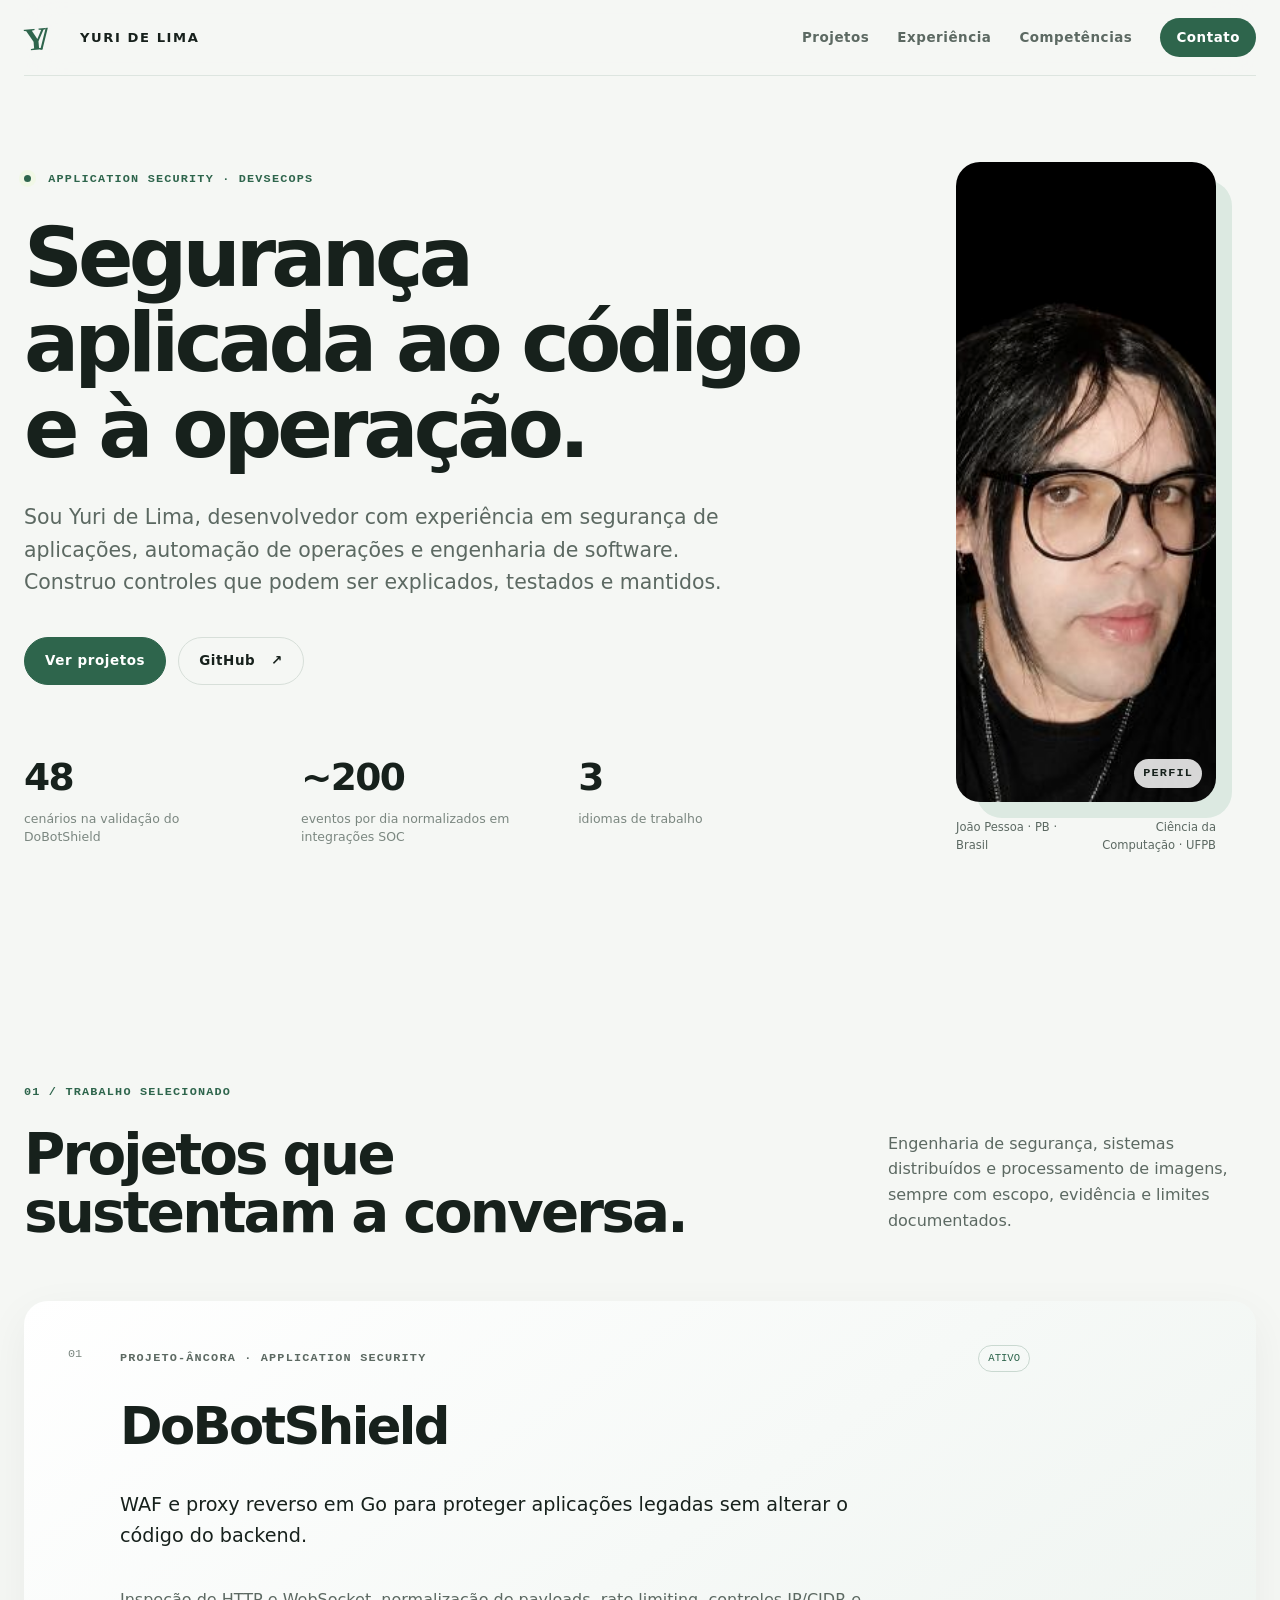
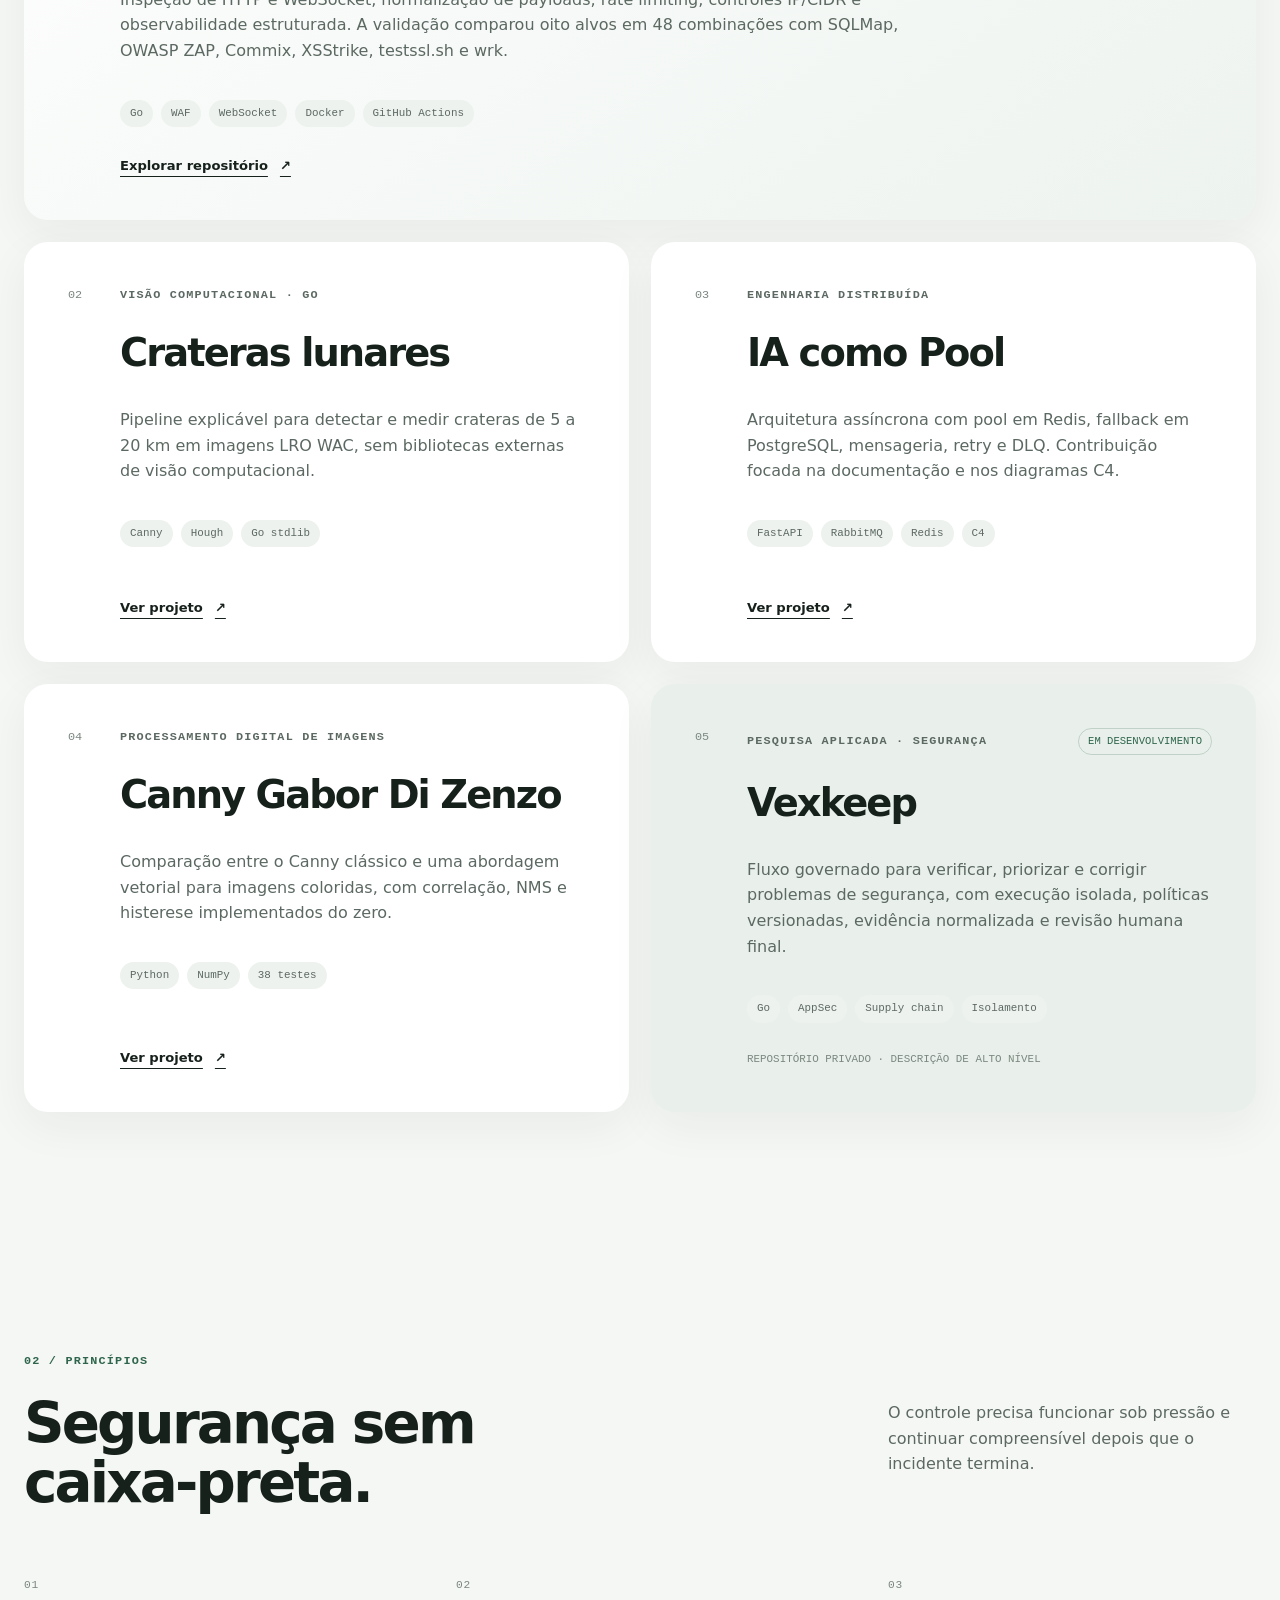
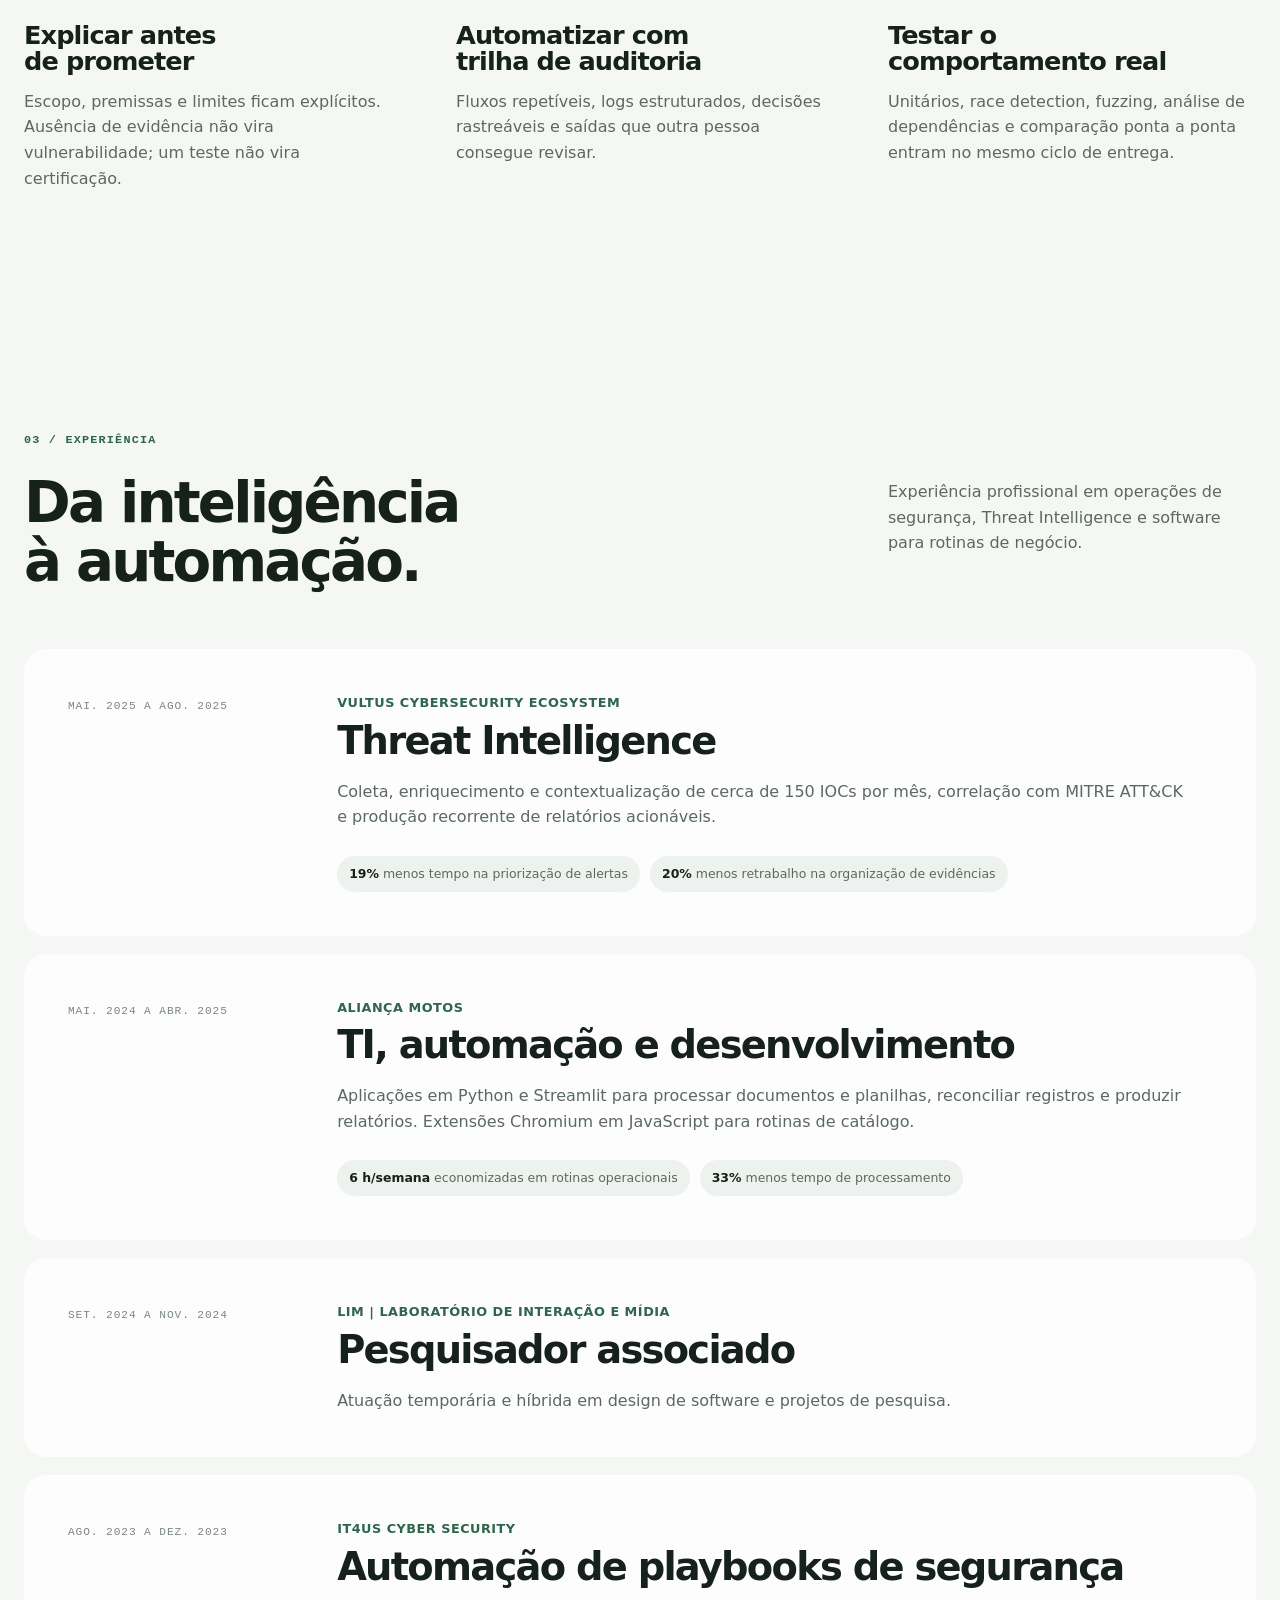
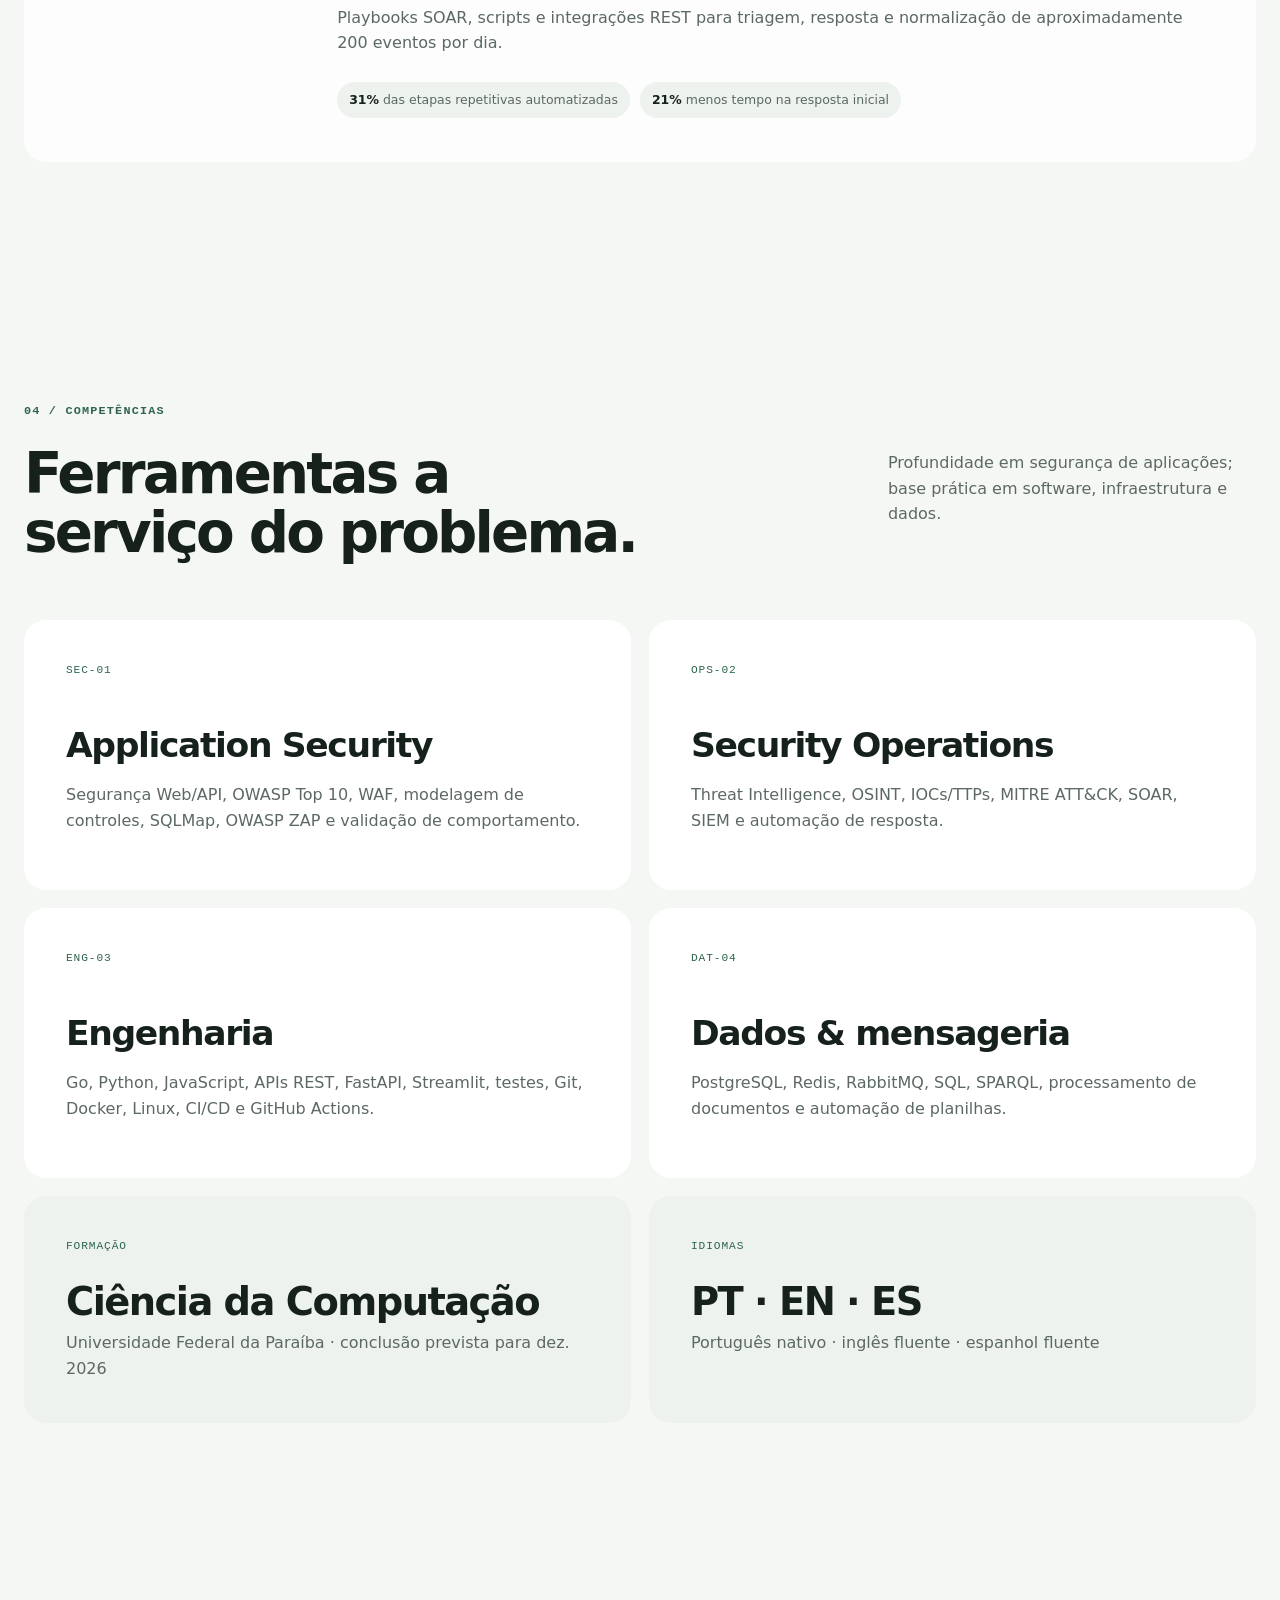
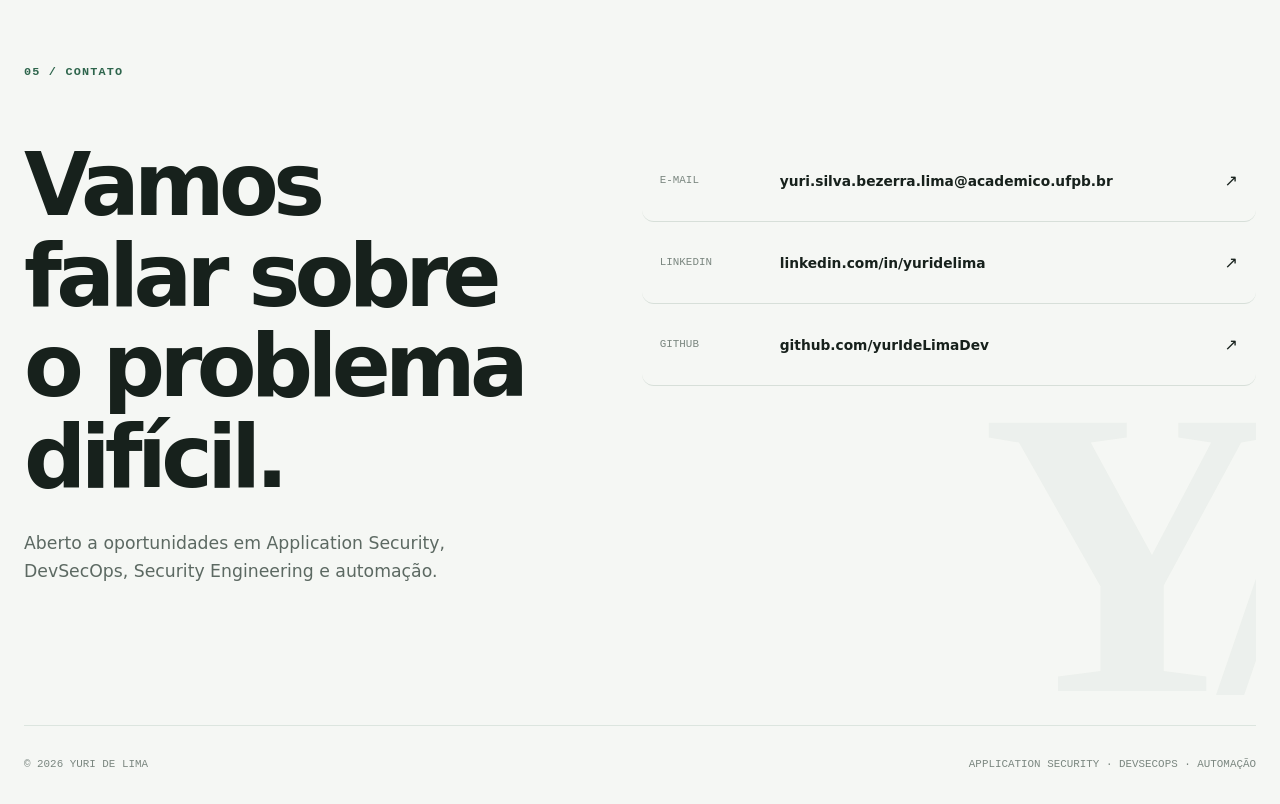
==== commit 1d3e370f: "feat: add LIM experience and refine personal mark" ====
--- a/index.html
+++ b/index.html
@@ -274,6 +274,15 @@
           </article>
 
           <article class="timeline-item">
+            <p class="timeline-date">set. 2024 a nov. 2024</p>
+            <div>
+              <p class="timeline-company">LIM | Laboratório de Interação e Mídia</p>
+              <h3>Pesquisador associado</h3>
+              <p>Atuação temporária e híbrida em design de software e projetos de pesquisa.</p>
+            </div>
+          </article>
+
+          <article class="timeline-item">
             <p class="timeline-date">ago. 2023 a dez. 2023</p>
             <div>
               <p class="timeline-company">IT4US Cyber Security</p>
--- a/styles.css
+++ b/styles.css
@@ -102,14 +102,16 @@
 
 .brand-mark {
   display: inline-block;
-  min-width: 38px;
+  min-width: 44px;
   color: var(--accent);
-  font-family: "Bodoni 72", Didot, "Iowan Old Style", Baskerville, Georgia, serif;
-  font-size: 1.8rem;
-  font-style: italic;
-  font-weight: 700;
-  line-height: 1;
-  letter-spacing: -0.18em;
+  font-family: "Segoe Script", "Snell Roundhand", "Brush Script MT", "Lucida Handwriting", cursive;
+  font-size: 2rem;
+  font-style: normal;
+  font-weight: 600;
+  line-height: 0.9;
+  letter-spacing: -0.24em;
+  transform: rotate(-5deg) translateY(1px);
+  transform-origin: center;
 }
 
 .main-nav { display: flex; align-items: center; gap: 28px; }
@@ -221,7 +223,7 @@
 .signal-grid dt { font-size: clamp(1.6rem, 3vw, 2.35rem); font-weight: 760; letter-spacing: -0.045em; }
 .signal-grid dd { margin: 3px 0 0; color: var(--faint); font-size: 0.78rem; line-height: 1.45; }
 
-.profile-panel { align-self: center; display: flex; width: min(100%, 280px); flex-direction: column; justify-content: center; }
+.profile-panel { align-self: center; display: flex; width: min(100%, 260px); flex-direction: column; justify-content: center; }
 
 .portrait-frame {
   position: relative;
@@ -243,10 +245,10 @@
 .portrait-frame::after { content: none; }
 
 .portrait-frame img {
-  aspect-ratio: 4 / 5;
+  aspect-ratio: 1;
   width: 100%;
   object-fit: cover;
-  object-position: center 28%;
+  object-position: center;
   border-radius: 24px;
   filter: saturate(0.82) contrast(1.02);
 }
@@ -444,8 +446,8 @@
   bottom: -0.38em;
   z-index: -1;
   color: rgba(46, 101, 76, 0.045);
-  font-family: "Bodoni 72", Didot, "Iowan Old Style", Baskerville, Georgia, serif;
-  font-style: italic;
+  font-family: "Segoe Script", "Snell Roundhand", "Brush Script MT", "Lucida Handwriting", cursive;
+  font-style: normal;
   font-size: clamp(12rem, 32vw, 34rem);
   font-weight: 900;
   letter-spacing: -0.14em;
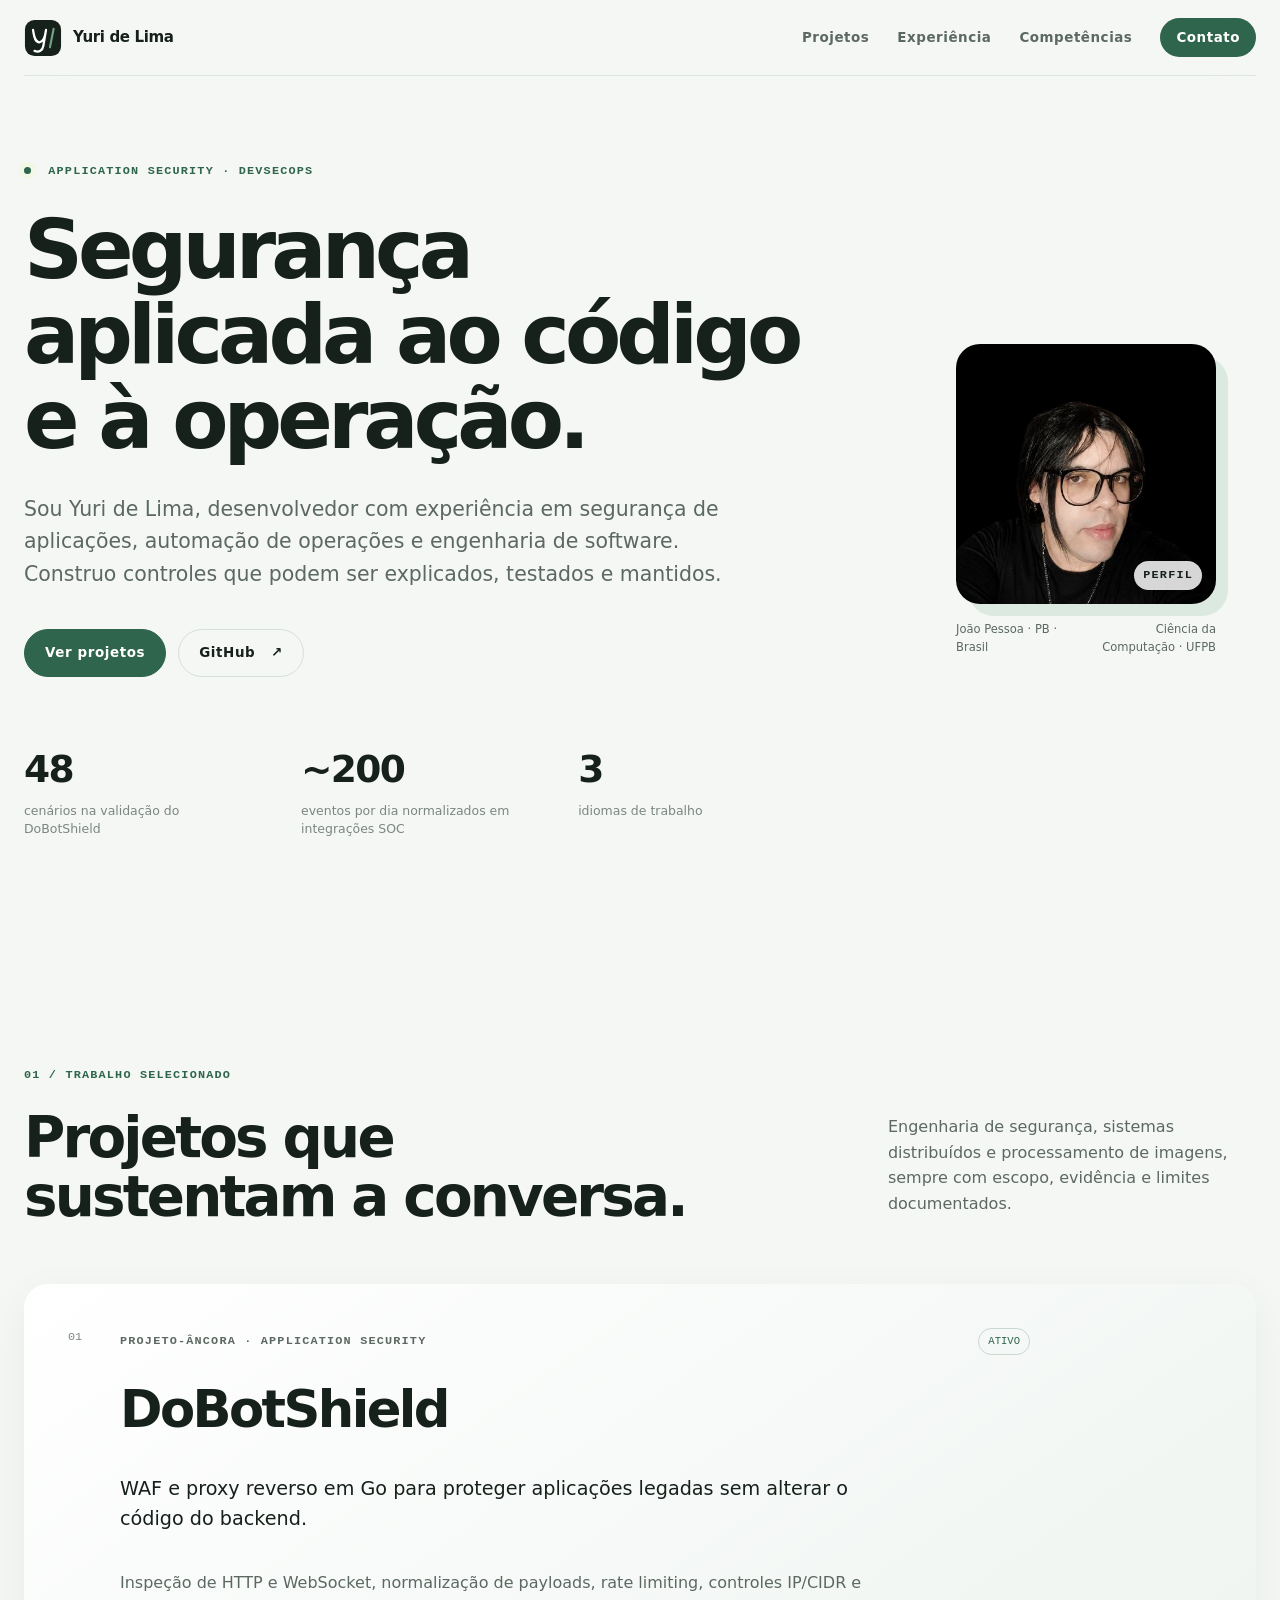
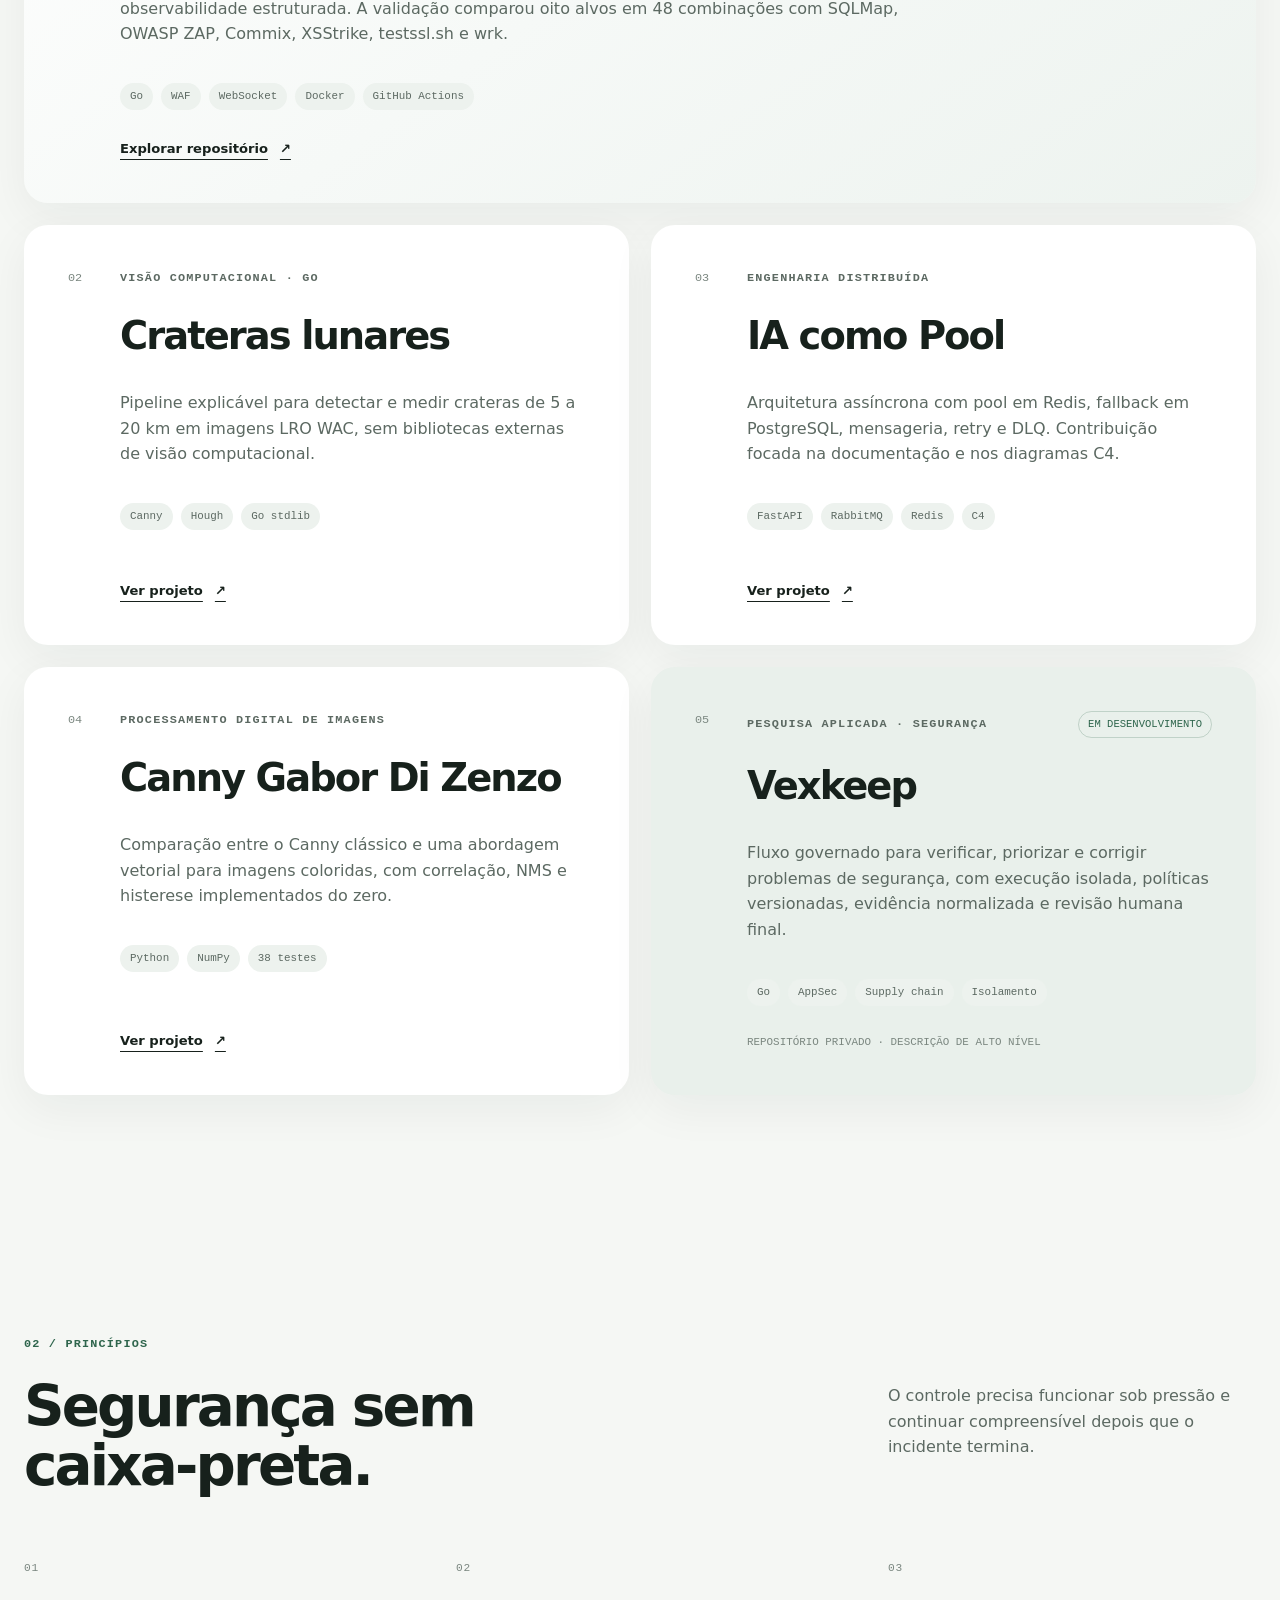
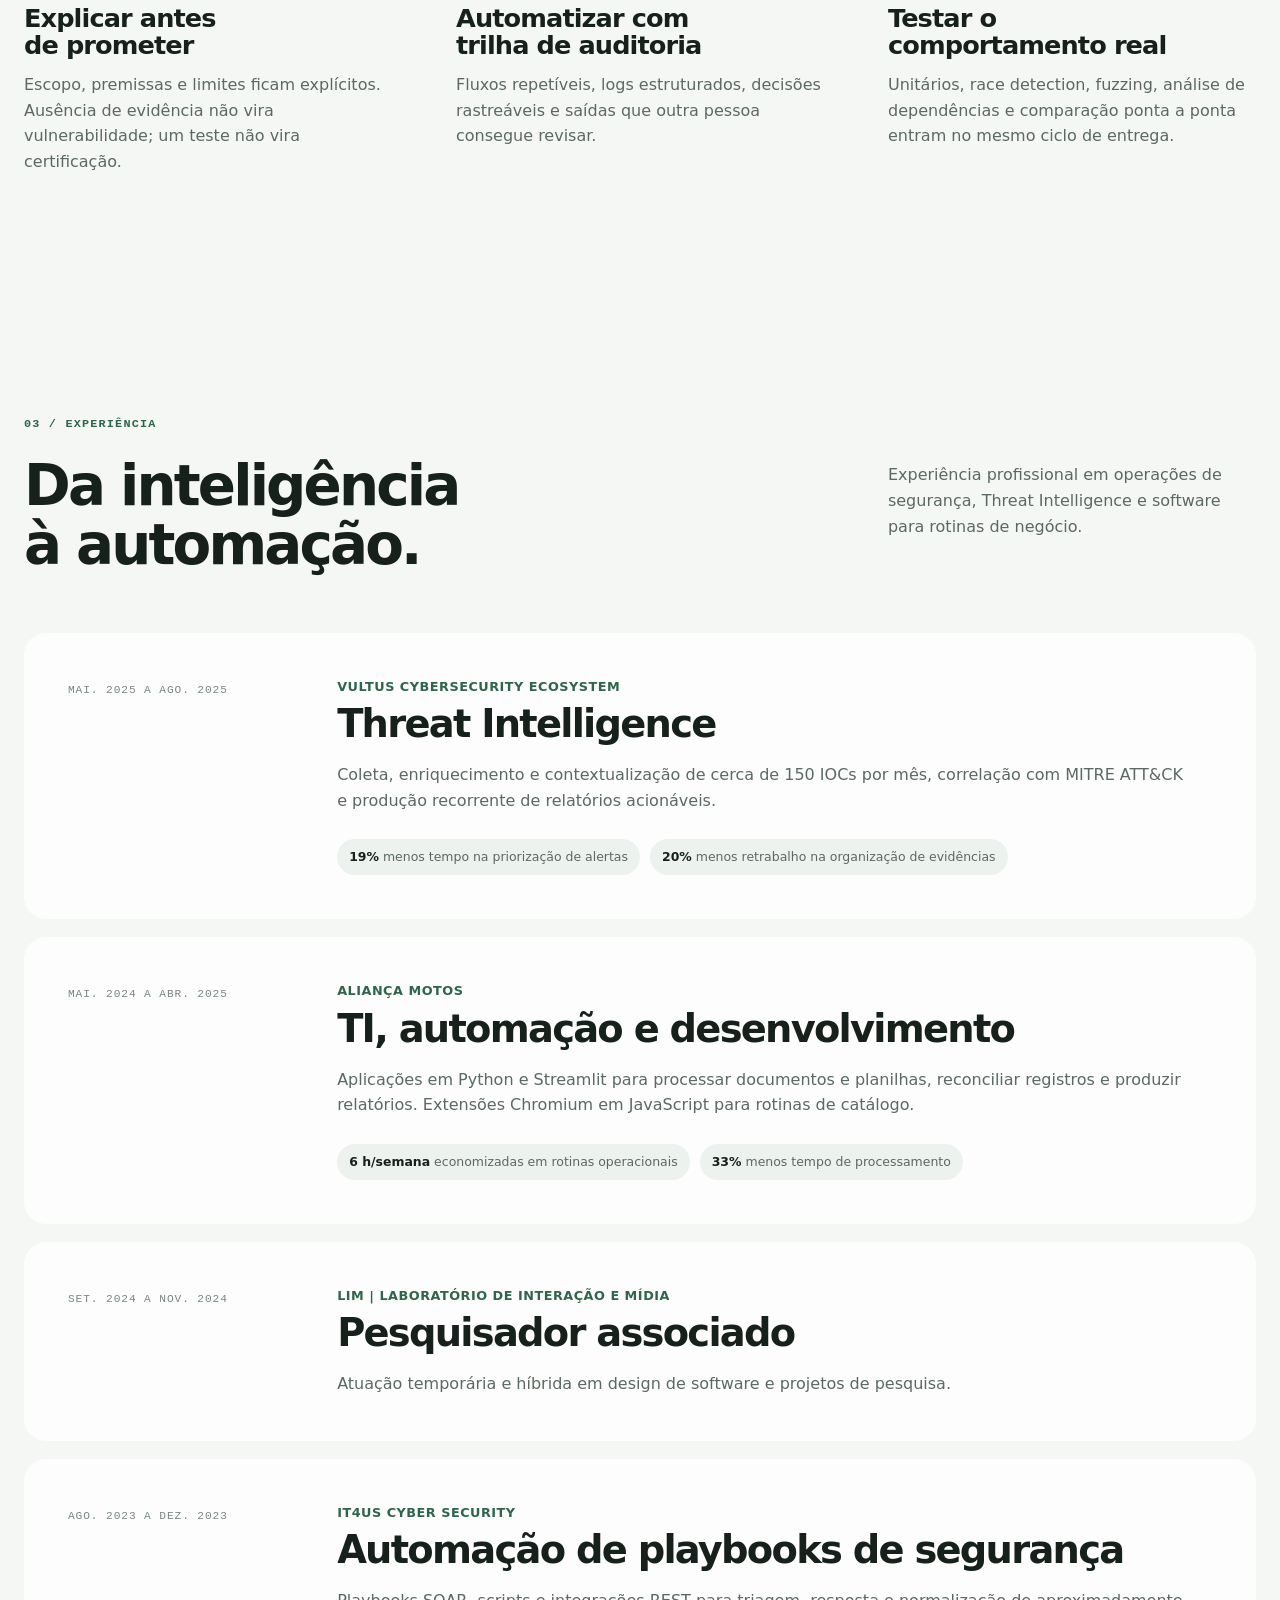
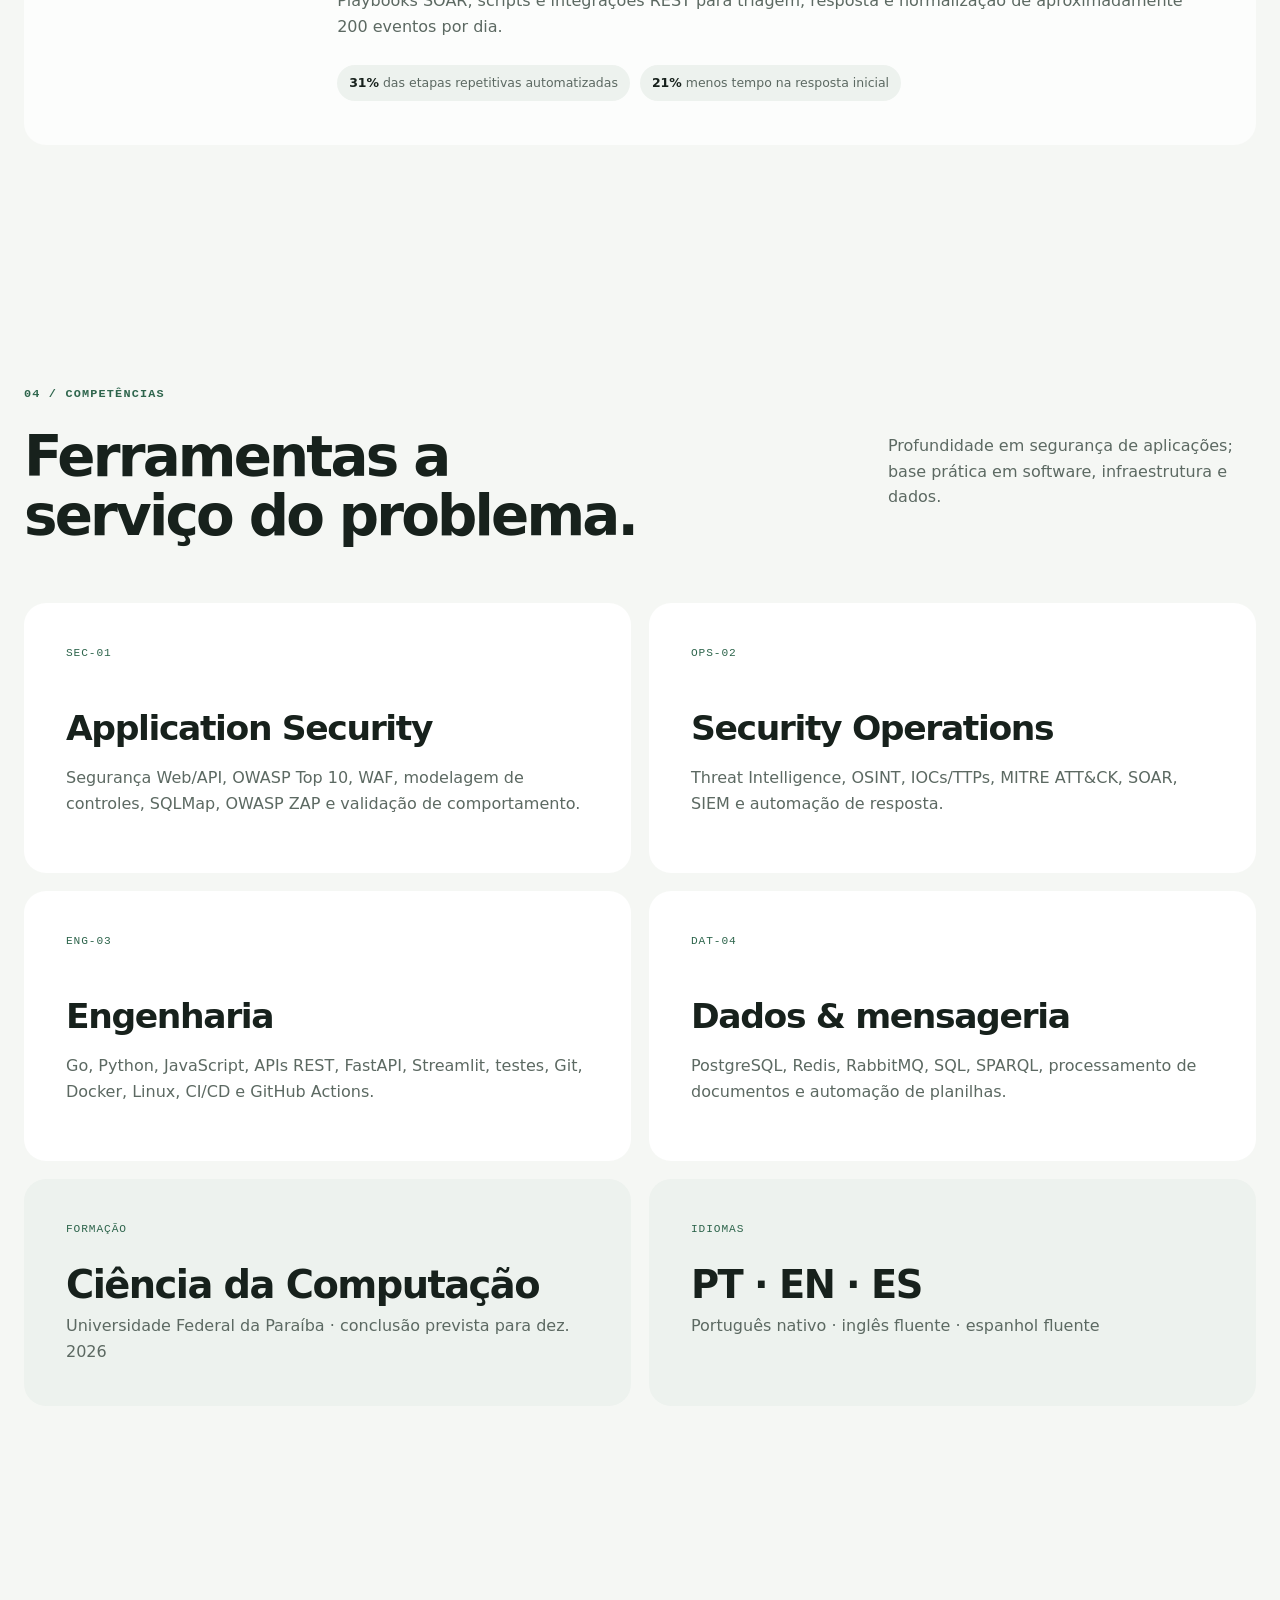
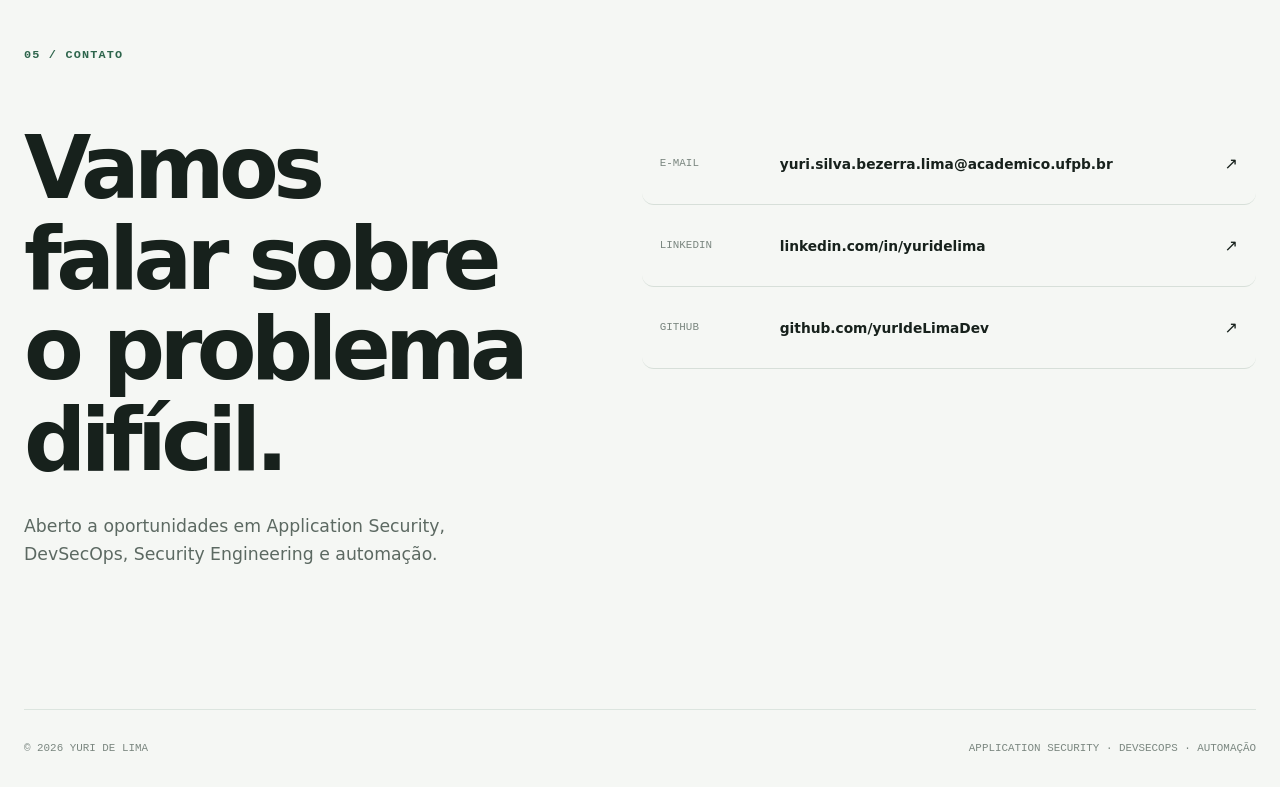
==== commit 49bb4557: "fix: refine monogram and square portrait" ====
--- a/index.html
+++ b/index.html
@@ -64,7 +64,13 @@
 
     <header class="site-header" data-header>
       <a class="brand" href="#inicio" aria-label="Yuri de Lima, início">
-        <span class="brand-mark" aria-hidden="true">Y/</span>
+        <span class="brand-mark" aria-hidden="true">
+          <svg viewBox="0 0 40 40" focusable="false">
+            <rect x="1" y="1" width="38" height="38" rx="10" />
+            <path class="brand-y" d="M9.5 11.5 C10.8 20.8 12.4 24.5 16.2 24.5 C20.1 24.5 22.1 19.8 23.2 11.5 M23.2 11.5 L20.4 28.2 C19.5 33.4 15.9 35.3 11.1 33.6" />
+            <path class="brand-slash" d="M31.2 10.2 L27.3 29.8" />
+          </svg>
+        </span>
         <span>Yuri de Lima</span>
       </a>
 
--- a/styles.css
+++ b/styles.css
@@ -92,26 +92,45 @@
 .brand {
   display: inline-flex;
   align-items: center;
-  gap: 12px;
-  font-size: 0.82rem;
-  font-weight: 800;
-  letter-spacing: 0.12em;
+  gap: 11px;
+  font-size: 0.94rem;
+  font-weight: 750;
+  letter-spacing: -0.025em;
   text-decoration: none;
-  text-transform: uppercase;
 }
 
 .brand-mark {
-  display: inline-block;
-  min-width: 44px;
-  color: var(--accent);
-  font-family: "Segoe Script", "Snell Roundhand", "Brush Script MT", "Lucida Handwriting", cursive;
-  font-size: 2rem;
-  font-style: normal;
-  font-weight: 600;
-  line-height: 0.9;
-  letter-spacing: -0.24em;
-  transform: rotate(-5deg) translateY(1px);
-  transform-origin: center;
+  display: block;
+  width: 38px;
+  height: 38px;
+  min-width: 38px;
+}
+
+.brand-mark svg {
+  display: block;
+  width: 100%;
+  height: 100%;
+  overflow: visible;
+}
+
+.brand-mark rect {
+  fill: var(--text);
+}
+
+.brand-mark path {
+  fill: none;
+  stroke-linecap: round;
+  stroke-linejoin: round;
+}
+
+.brand-y {
+  stroke: #ffffff;
+  stroke-width: 2.35;
+}
+
+.brand-slash {
+  stroke: #74a487;
+  stroke-width: 2.2;
 }
 
 .main-nav { display: flex; align-items: center; gap: 28px; }
@@ -227,6 +246,9 @@
 
 .portrait-frame {
   position: relative;
+  width: 100%;
+  height: auto;
+  aspect-ratio: 1;
   padding: 0;
   border: 0;
   background: transparent;
@@ -236,7 +258,7 @@
 .portrait-frame::before {
   content: "";
   position: absolute;
-  inset: 18px -16px -16px 20px;
+  inset: 12px -12px -12px 12px;
   z-index: -1;
   border-radius: 26px;
   background: var(--accent-soft);
@@ -245,8 +267,9 @@
 .portrait-frame::after { content: none; }
 
 .portrait-frame img {
+  width: 100%;
+  height: 100%;
   aspect-ratio: 1;
-  width: 100%;
   object-fit: cover;
   object-position: center;
   border-radius: 24px;
@@ -440,17 +463,7 @@
 }
 
 .contact::after {
-  content: "Y/";
-  position: absolute;
-  right: -0.05em;
-  bottom: -0.38em;
-  z-index: -1;
-  color: rgba(46, 101, 76, 0.045);
-  font-family: "Segoe Script", "Snell Roundhand", "Brush Script MT", "Lucida Handwriting", cursive;
-  font-style: normal;
-  font-size: clamp(12rem, 32vw, 34rem);
-  font-weight: 900;
-  letter-spacing: -0.14em;
+  content: none;
 }
 
 .contact > .section-index { margin-bottom: 58px; }
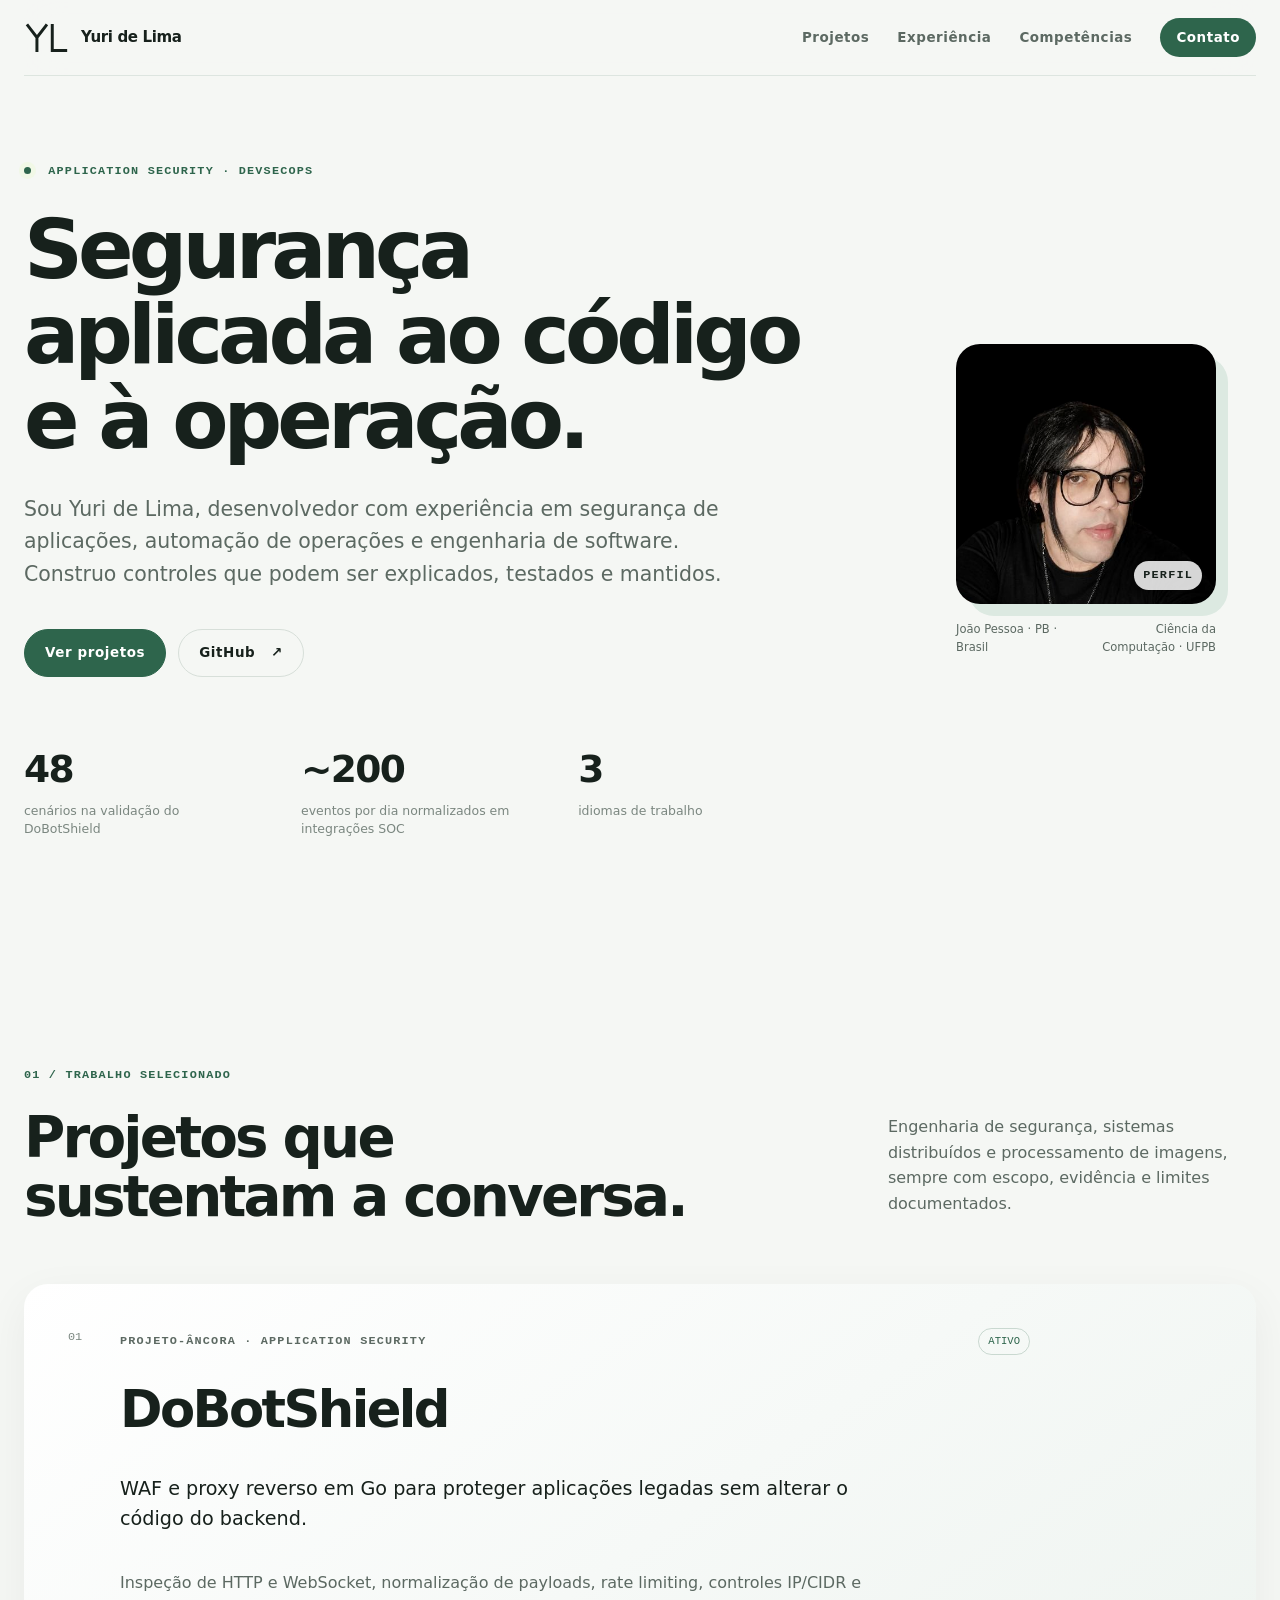
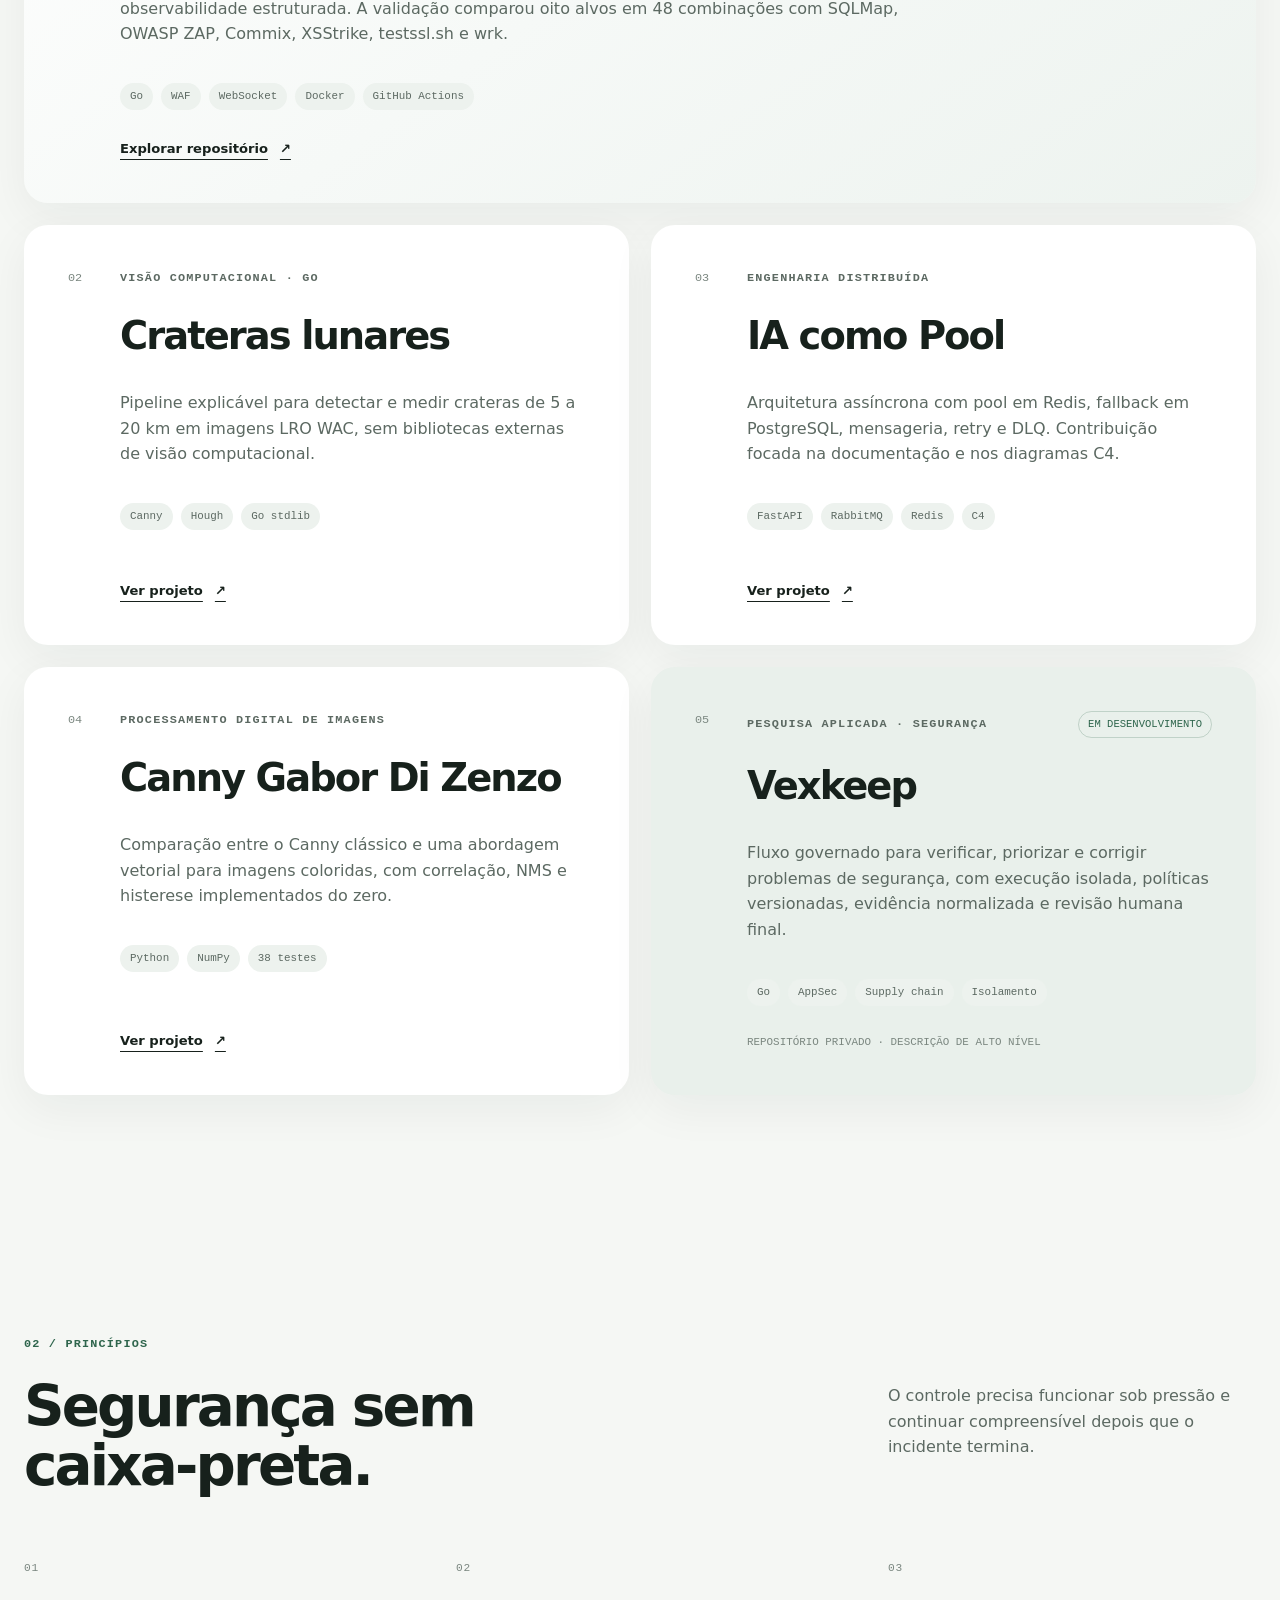
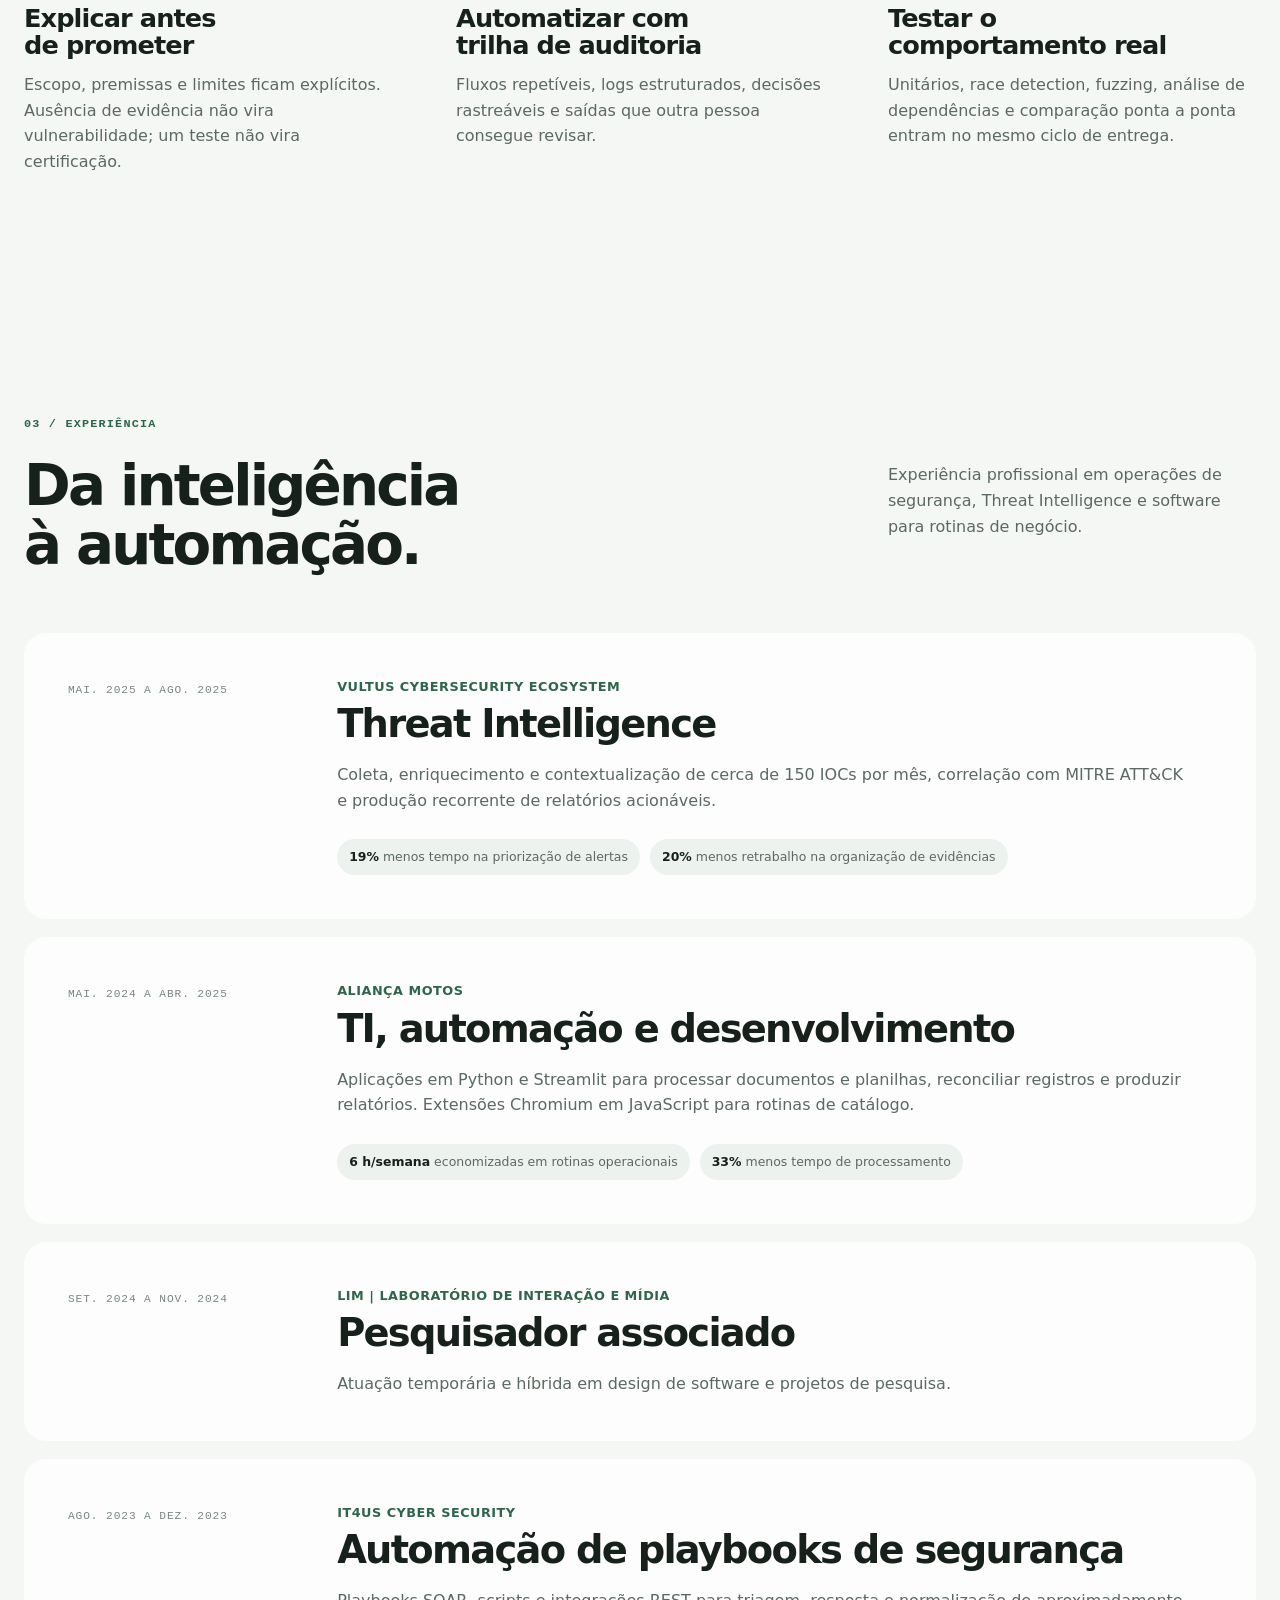
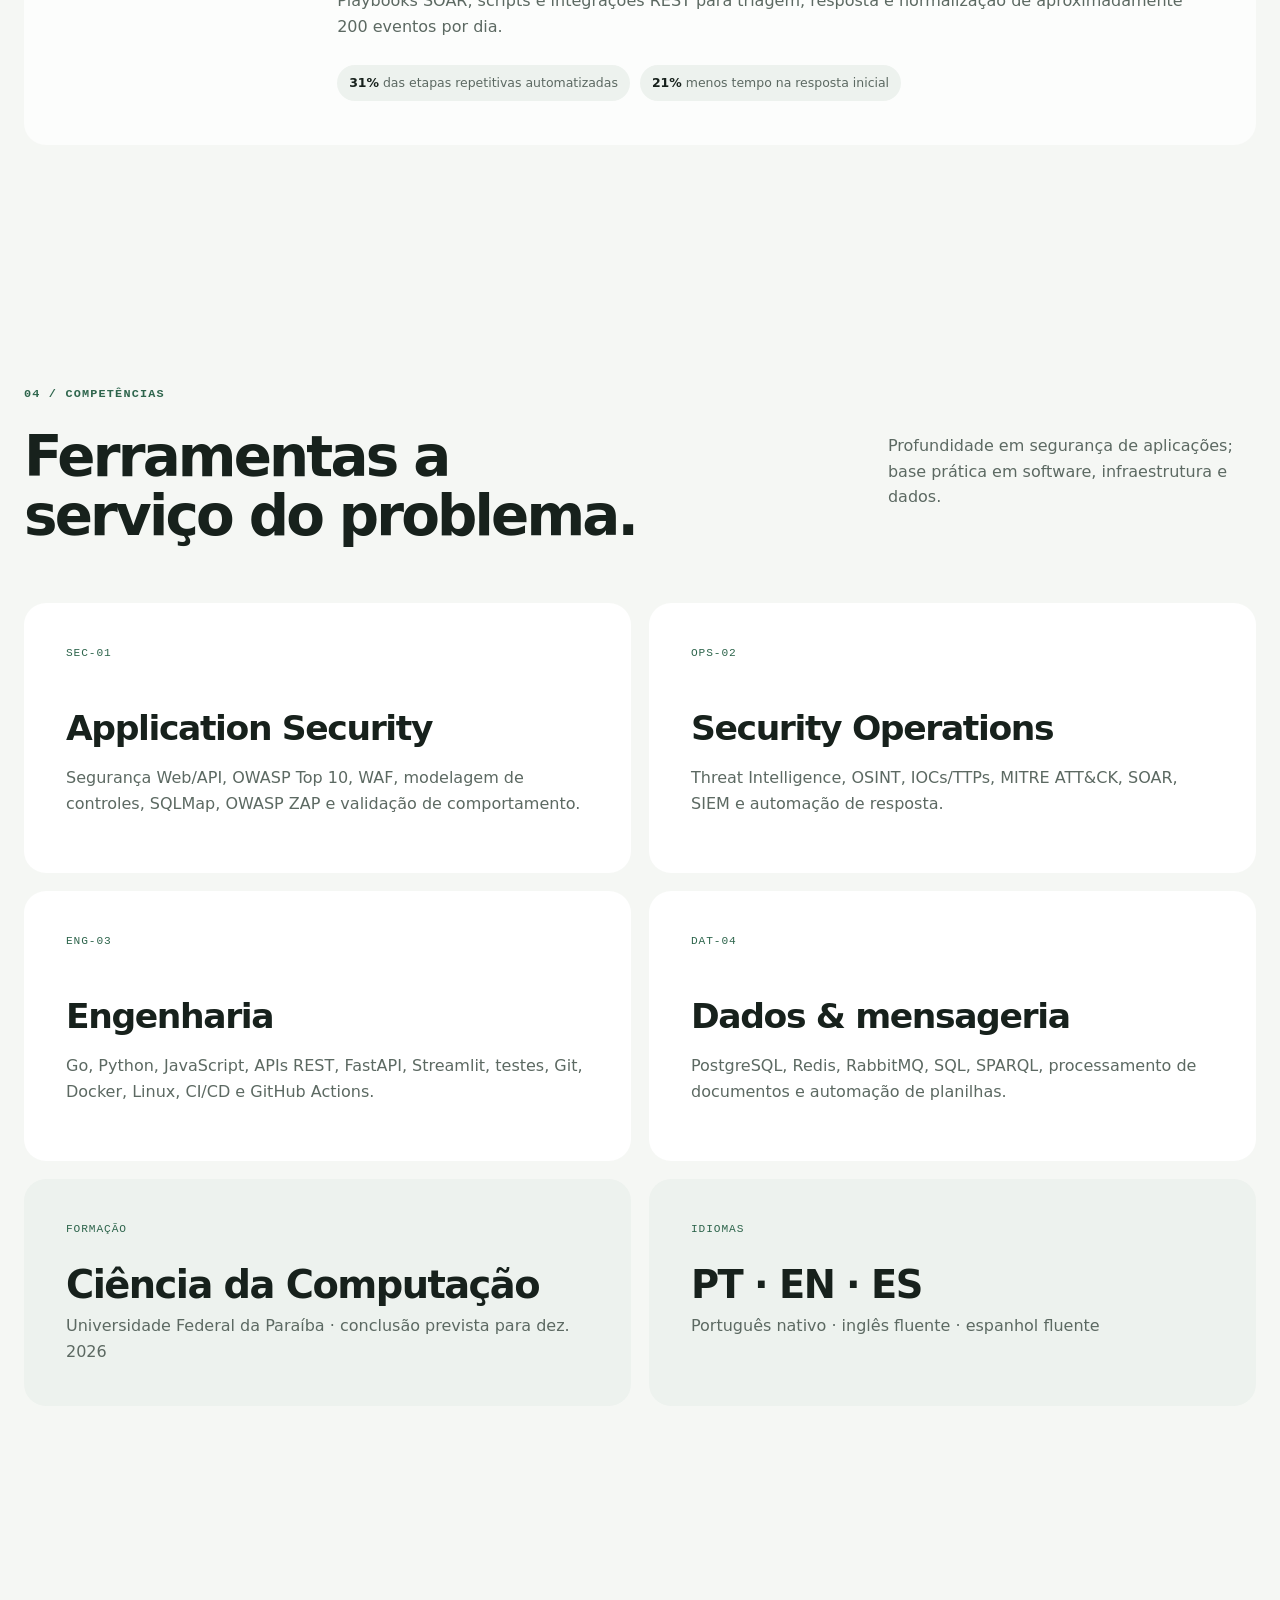
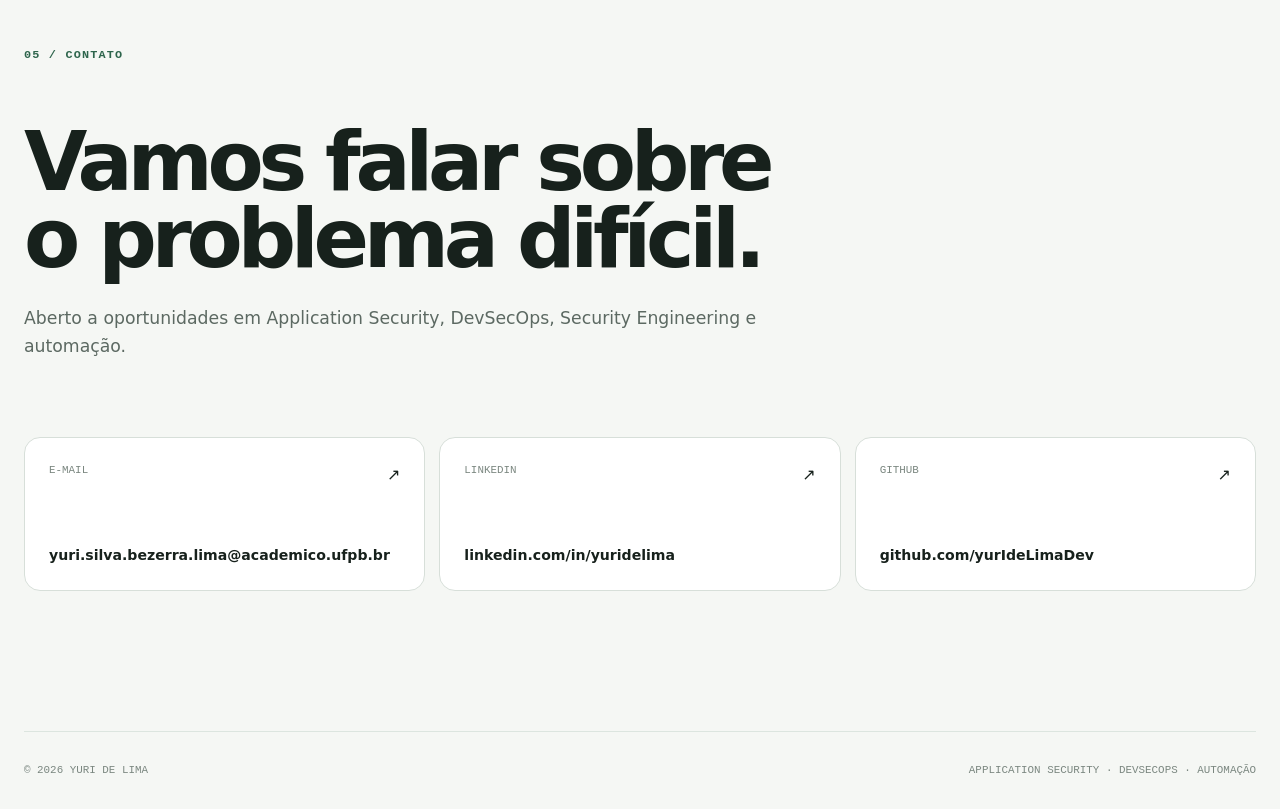
==== commit 37193d53: "fix: redesign monogram and rebalance contact section" ====
--- a/index.html
+++ b/index.html
@@ -27,9 +27,9 @@
     <meta name="twitter:image" content="https://yuridelimadev.github.io/assets/og.png" />
     <link rel="canonical" href="https://yuridelimadev.github.io/" />
     <title>Yuri de Lima | Application Security & DevSecOps</title>
-    <link rel="icon" href="assets/favicon.svg" type="image/svg+xml" />
+    <link rel="icon" href="assets/favicon.svg?v=4" type="image/svg+xml" />
     <link rel="manifest" href="site.webmanifest" />
-    <link rel="stylesheet" href="styles.css" />
+    <link rel="stylesheet" href="styles.css?v=4" />
     <script src="script.js" defer></script>
     <script type="application/ld+json">
       {
@@ -65,10 +65,9 @@
     <header class="site-header" data-header>
       <a class="brand" href="#inicio" aria-label="Yuri de Lima, início">
         <span class="brand-mark" aria-hidden="true">
-          <svg viewBox="0 0 40 40" focusable="false">
-            <rect x="1" y="1" width="38" height="38" rx="10" />
-            <path class="brand-y" d="M9.5 11.5 C10.8 20.8 12.4 24.5 16.2 24.5 C20.1 24.5 22.1 19.8 23.2 11.5 M23.2 11.5 L20.4 28.2 C19.5 33.4 15.9 35.3 11.1 33.6" />
-            <path class="brand-slash" d="M31.2 10.2 L27.3 29.8" />
+          <svg viewBox="0 0 48 36" focusable="false">
+            <path d="M4 5 L13.5 17.5 L23 5 M13.5 17.5 L13.5 31" />
+            <path d="M29.5 5 L29.5 31 L43.5 31" />
           </svg>
         </span>
         <span>Yuri de Lima</span>
--- a/styles.css
+++ b/styles.css
@@ -101,9 +101,9 @@
 
 .brand-mark {
   display: block;
-  width: 38px;
-  height: 38px;
-  min-width: 38px;
+  width: 46px;
+  height: 36px;
+  min-width: 46px;
 }
 
 .brand-mark svg {
@@ -113,24 +113,12 @@
   overflow: visible;
 }
 
-.brand-mark rect {
-  fill: var(--text);
-}
-
 .brand-mark path {
   fill: none;
-  stroke-linecap: round;
-  stroke-linejoin: round;
-}
-
-.brand-y {
-  stroke: #ffffff;
-  stroke-width: 2.35;
-}
-
-.brand-slash {
-  stroke: #74a487;
-  stroke-width: 2.2;
+  stroke: var(--text);
+  stroke-width: 3.1;
+  stroke-linecap: square;
+  stroke-linejoin: miter;
 }
 
 .main-nav { display: flex; align-items: center; gap: 28px; }
@@ -467,25 +455,44 @@
 }
 
 .contact > .section-index { margin-bottom: 58px; }
-.contact-grid { display: grid; grid-template-columns: 0.9fr 1.1fr; gap: clamp(50px, 9vw, 140px); }
-.contact h2 { max-width: 690px; margin: 0 0 28px; font-size: clamp(3rem, 6.8vw, 6.7rem); letter-spacing: -0.065em; }
-.contact-grid > div:first-child > p { max-width: 620px; margin: 0; color: var(--muted); font-size: 1.08rem; }
-
-.contact-links { border-top: 0; }
+.contact-grid { display: grid; grid-template-columns: minmax(0, 1fr); gap: clamp(42px, 6vw, 76px); }
+.contact h2 {
+  max-width: 1080px;
+  margin: 0 0 28px;
+  font-size: clamp(3rem, 6.4vw, 6.2rem);
+  line-height: 0.94;
+  letter-spacing: -0.065em;
+  text-wrap: balance;
+}
+.contact-grid > div:first-child > p { max-width: 760px; margin: 0; color: var(--muted); font-size: 1.08rem; }
+
+.contact-links {
+  display: grid;
+  grid-template-columns: repeat(3, minmax(0, 1fr));
+  gap: 14px;
+  border-top: 0;
+}
 .contact-links a {
   display: grid;
-  grid-template-columns: 100px 1fr auto;
-  gap: 20px;
-  align-items: center;
-  min-height: 82px;
-  padding-inline: 18px;
-  border-bottom: 1px solid var(--line);
-  border-radius: 12px;
+  grid-template-columns: minmax(0, 1fr) auto;
+  grid-template-areas:
+    "label arrow"
+    "value value";
+  gap: 28px 16px;
+  align-content: space-between;
+  min-height: 154px;
+  padding: 24px;
+  border: 1px solid var(--line);
+  border-radius: 16px;
+  background: var(--bg-raised);
   text-decoration: none;
-}
-
-.contact-links a > span:first-child { color: var(--faint); font-family: "Cascadia Code", "SFMono-Regular", Consolas, monospace; font-size: 0.68rem; text-transform: uppercase; }
-.contact-links strong { overflow-wrap: anywhere; font-size: 0.86rem; }
+  transition: border-color 160ms ease, background-color 160ms ease, transform 160ms ease;
+}
+
+.contact-links a > span:first-child { grid-area: label; color: var(--faint); font-family: "Cascadia Code", "SFMono-Regular", Consolas, monospace; font-size: 0.68rem; text-transform: uppercase; }
+.contact-links a > span:last-child { grid-area: arrow; }
+.contact-links strong { grid-area: value; overflow-wrap: anywhere; font-size: clamp(0.86rem, 1.1vw, 1rem); line-height: 1.45; }
+.contact-links a:hover { border-color: rgba(46, 101, 76, 0.35); background: var(--surface); transform: translateY(-2px); }
 .contact-links a:hover strong,
 .contact-links a:hover > span:last-child { color: var(--accent); }
 
@@ -538,7 +545,7 @@
   .signal-grid { max-width: 100%; }
   .section-heading { grid-template-columns: 1fr; }
   .principle-list { grid-template-columns: 1fr; gap: 38px; }
-  .contact-grid { grid-template-columns: 1fr; }
+  .contact-links { grid-template-columns: 1fr; }
 }
 
 @media (max-width: 680px) {
@@ -556,7 +563,7 @@
   .timeline-item { grid-template-columns: 1fr; gap: 14px; }
   .capability-grid, .education-strip { grid-template-columns: 1fr; }
   .education-strip > div + div { border-top: 0; border-left: 0; }
-  .contact-links a { grid-template-columns: 72px 1fr auto; gap: 12px; }
+  .contact-links a { min-height: 132px; }
   .profile-meta, .site-footer { flex-direction: column; }
   .profile-meta p:last-child { text-align: left; }
 }
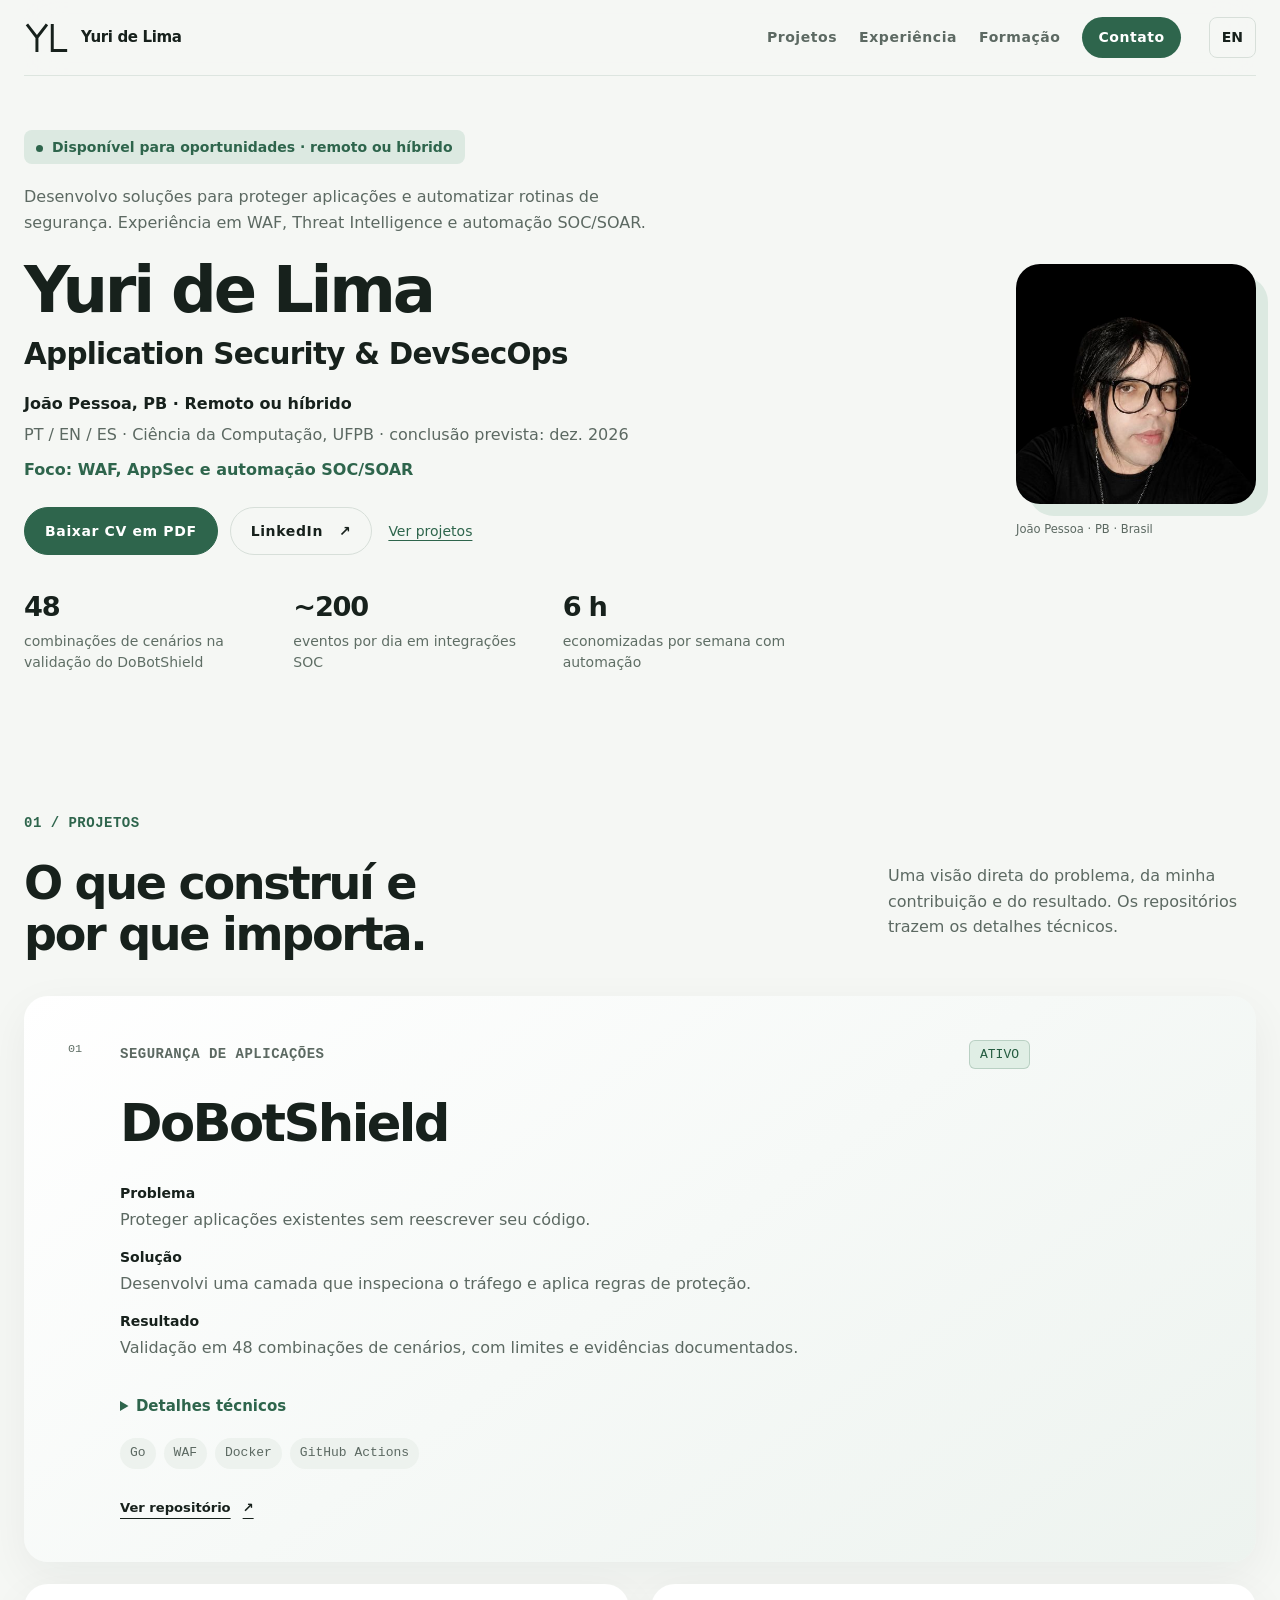
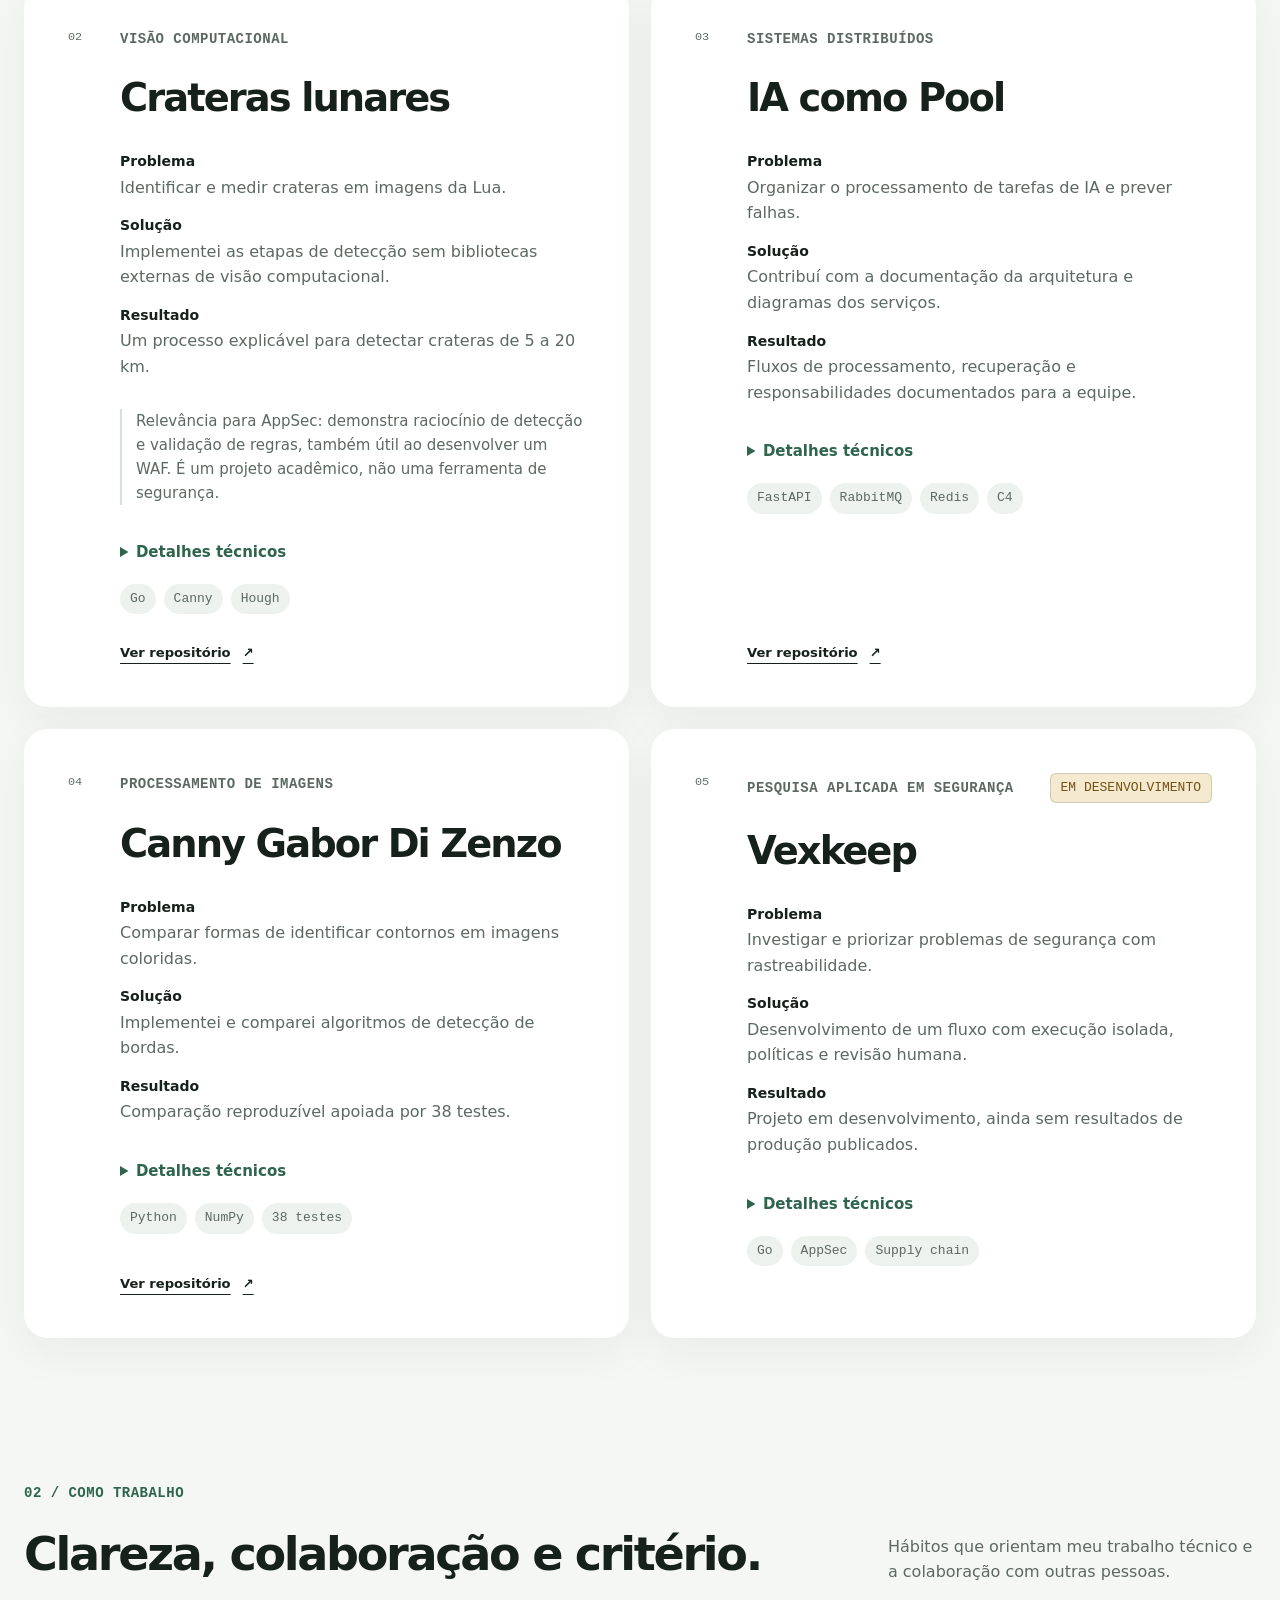
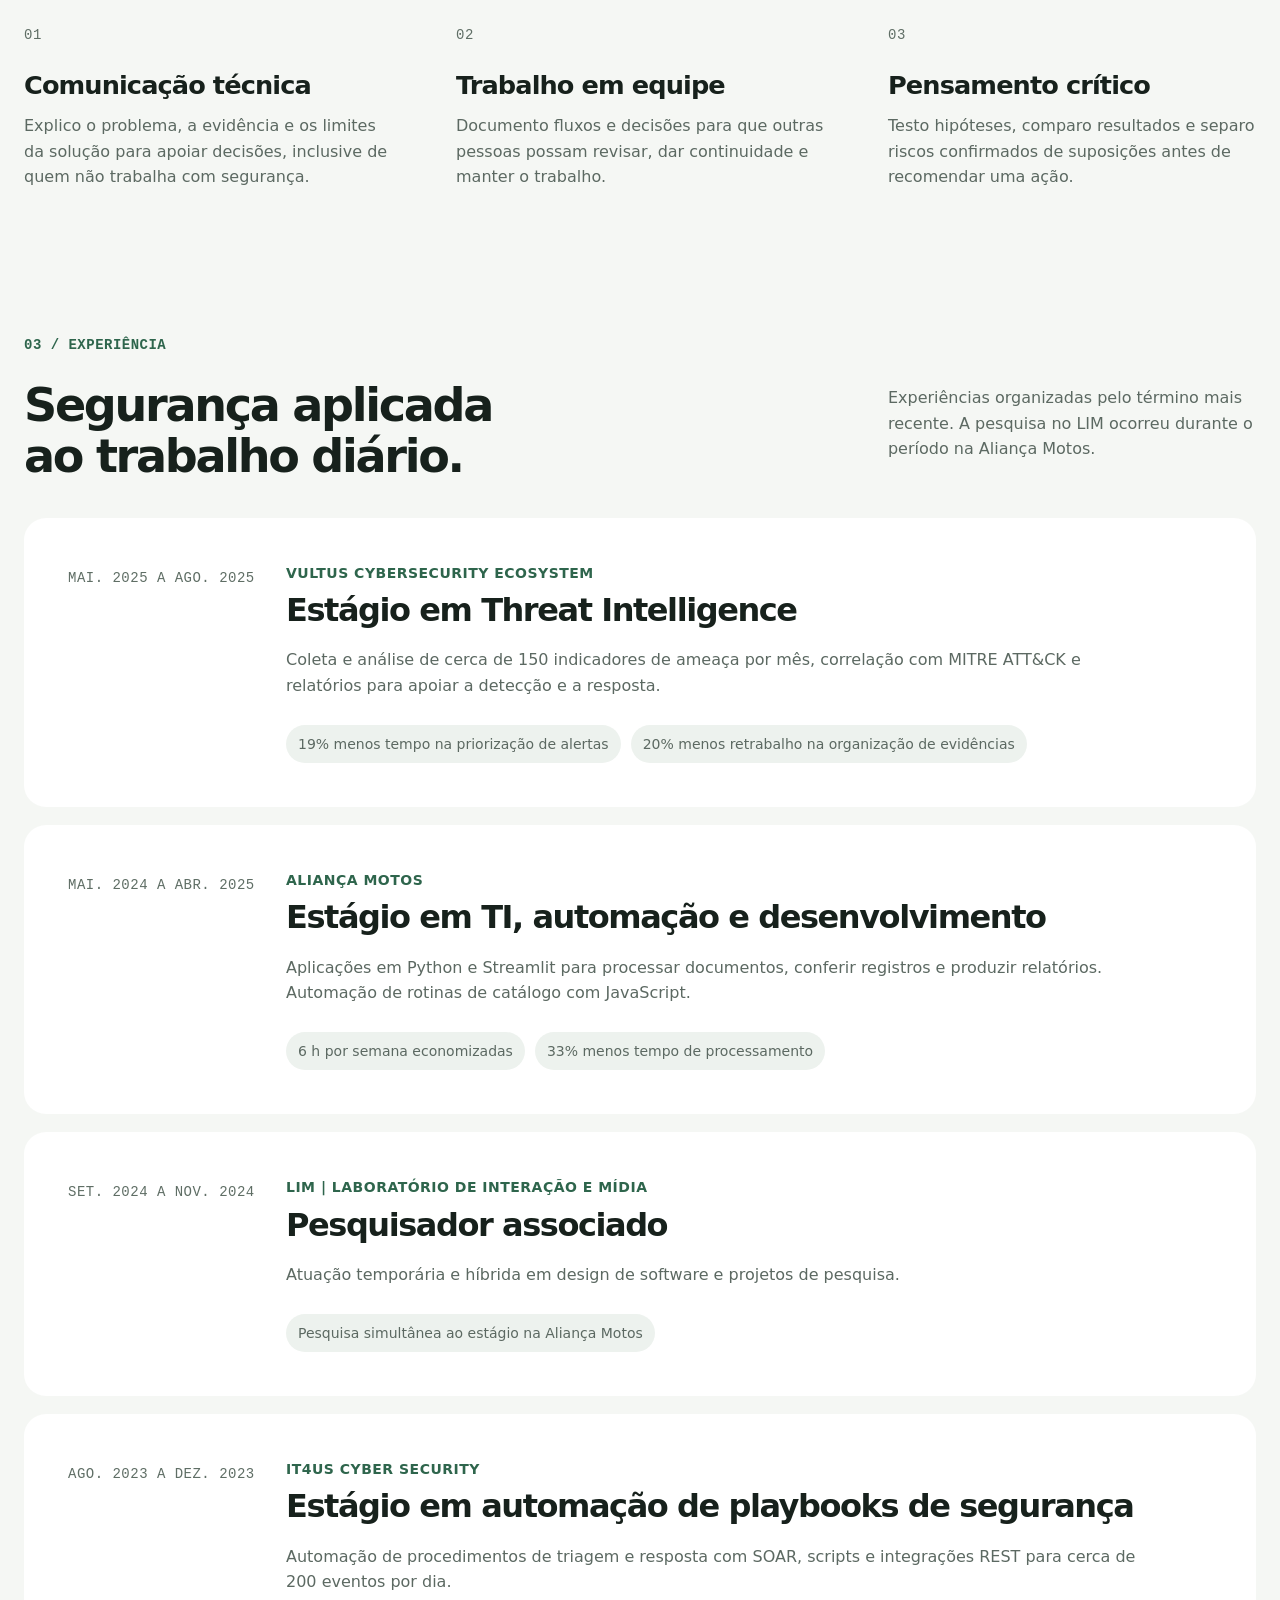
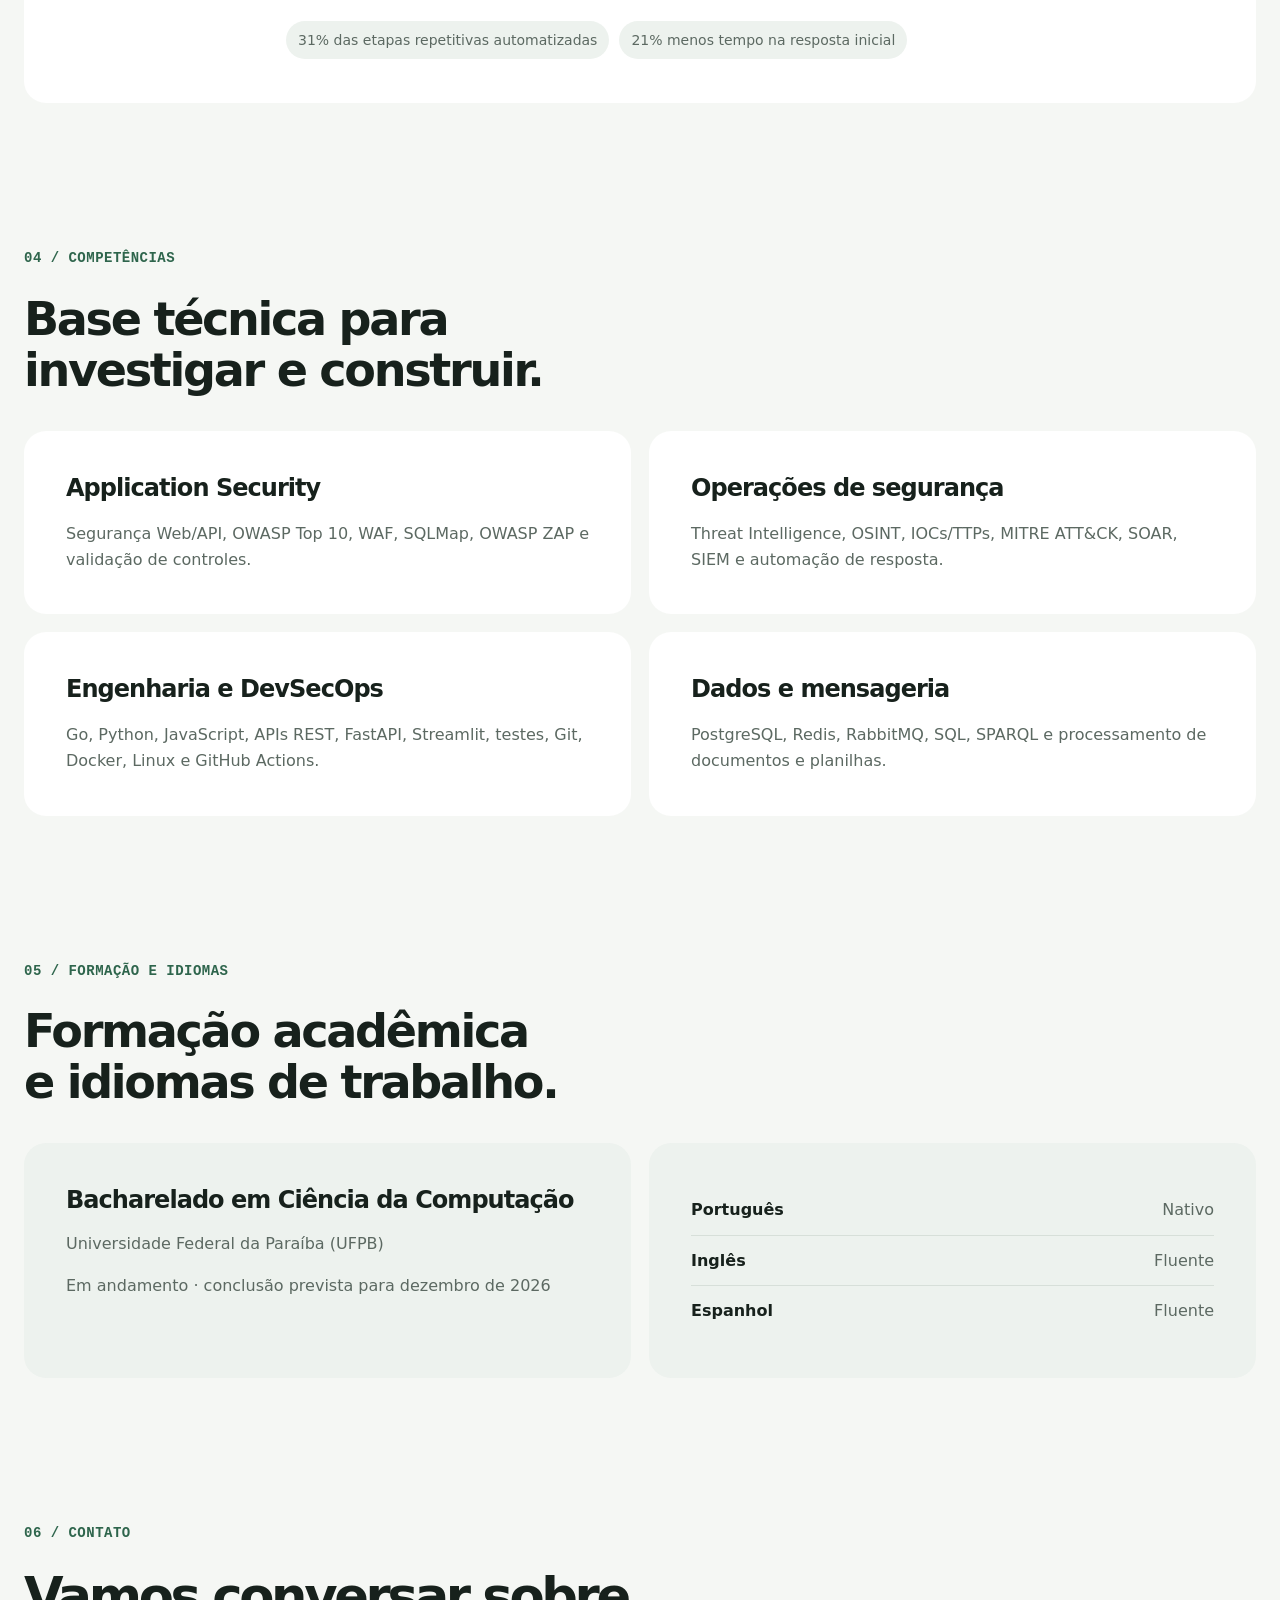
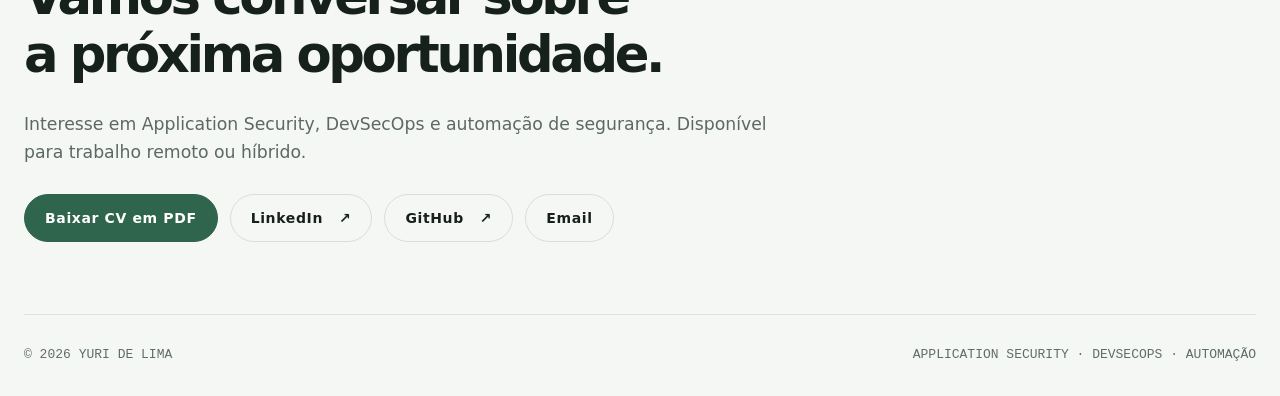
==== commit e6f4560c: "feat: make portfolio recruiter-friendly with English version and resume downloads" ====
--- a/index.html
+++ b/index.html
@@ -1,376 +1,48 @@
 <!doctype html>
 <html lang="pt-BR">
-  <head>
-    <meta charset="UTF-8" />
-    <meta name="viewport" content="width=device-width, initial-scale=1.0" />
-    <meta name="theme-color" content="#f5f7f4" />
-    <meta
-      name="description"
-      content="Portfólio de Yuri de Lima. Application Security, DevSecOps e automação de segurança."
-    />
-    <meta name="author" content="Yuri de Lima" />
-    <meta property="og:type" content="website" />
-    <meta property="og:locale" content="pt_BR" />
-    <meta property="og:title" content="Yuri de Lima | Application Security & DevSecOps" />
-    <meta
-      property="og:description"
-      content="Segurança aplicada ao código, à automação e à operação."
-    />
-    <meta property="og:url" content="https://yuridelimadev.github.io/" />
-    <meta property="og:image" content="https://yuridelimadev.github.io/assets/og.png" />
-    <meta property="og:image:width" content="1731" />
-    <meta property="og:image:height" content="909" />
-    <meta property="og:image:alt" content="Yuri de Lima, Application Security e DevSecOps" />
-    <meta name="twitter:card" content="summary_large_image" />
-    <meta name="twitter:title" content="Yuri de Lima | Application Security & DevSecOps" />
-    <meta name="twitter:description" content="Segurança aplicada ao código, à automação e à operação." />
-    <meta name="twitter:image" content="https://yuridelimadev.github.io/assets/og.png" />
-    <link rel="canonical" href="https://yuridelimadev.github.io/" />
-    <title>Yuri de Lima | Application Security & DevSecOps</title>
-    <link rel="icon" href="assets/favicon.svg?v=4" type="image/svg+xml" />
-    <link rel="manifest" href="site.webmanifest" />
-    <link rel="stylesheet" href="styles.css?v=4" />
-    <script src="script.js" defer></script>
-    <script type="application/ld+json">
-      {
-        "@context": "https://schema.org",
-        "@type": "Person",
-        "name": "Yuri de Lima",
-        "url": "https://yuridelimadev.github.io/",
-        "image": "https://yuridelimadev.github.io/assets/yuri-silva.jpg",
-        "jobTitle": "Application Security & DevSecOps",
-        "email": "mailto:yuri.silva.bezerra.lima@academico.ufpb.br",
-        "sameAs": [
-          "https://github.com/yurIdeLimaDev",
-          "https://www.linkedin.com/in/yuridelima"
-        ],
-        "affiliation": {
-          "@type": "CollegeOrUniversity",
-          "name": "Universidade Federal da Paraíba"
-        },
-        "knowsAbout": [
-          "Application Security",
-          "DevSecOps",
-          "Threat Intelligence",
-          "Security Automation",
-          "Go",
-          "Python"
-        ]
-      }
-    </script>
-  </head>
-  <body>
-    <a class="skip-link" href="#conteudo">Ir para o conteúdo</a>
-
-    <header class="site-header" data-header>
-      <a class="brand" href="#inicio" aria-label="Yuri de Lima, início">
-        <span class="brand-mark" aria-hidden="true">
-          <svg viewBox="0 0 48 36" focusable="false">
-            <path d="M4 5 L13.5 17.5 L23 5 M13.5 17.5 L13.5 31" />
-            <path d="M29.5 5 L29.5 31 L43.5 31" />
-          </svg>
-        </span>
-        <span>Yuri de Lima</span>
-      </a>
-
-      <button class="menu-toggle" type="button" aria-expanded="false" aria-controls="main-nav">
-        <span class="sr-only">Abrir menu</span>
-        <span aria-hidden="true"></span>
-        <span aria-hidden="true"></span>
-      </button>
-
-      <nav id="main-nav" class="main-nav" aria-label="Navegação principal">
-        <a href="#trabalhos">Projetos</a>
-        <a href="#experiencia">Experiência</a>
-        <a href="#competencias">Competências</a>
-        <a class="nav-cta" href="#contato">Contato</a>
-      </nav>
-    </header>
-
-    <main id="conteudo">
-      <section id="inicio" class="hero section-shell" aria-labelledby="hero-title">
-        <div class="hero-copy">
-          <p class="eyebrow"><span class="status-dot" aria-hidden="true"></span> Application Security · DevSecOps</p>
-          <h1 id="hero-title">Segurança aplicada ao código e à operação.</h1>
-          <p class="hero-lead">
-            Sou Yuri de Lima, desenvolvedor com experiência em segurança de aplicações,
-            automação de operações e engenharia de software. Construo controles que podem
-            ser explicados, testados e mantidos.
-          </p>
-
-          <div class="hero-actions">
-            <a class="button button-primary" href="#trabalhos">Ver projetos</a>
-            <a class="button button-secondary" href="https://github.com/yurIdeLimaDev" target="_blank" rel="noreferrer">
-              GitHub <span aria-hidden="true">↗</span>
-            </a>
-          </div>
-
-          <dl class="signal-grid" aria-label="Destaques profissionais">
-            <div>
-              <dt>48</dt>
-              <dd>cenários na validação do DoBotShield</dd>
-            </div>
-            <div>
-              <dt>~200</dt>
-              <dd>eventos por dia normalizados em integrações SOC</dd>
-            </div>
-            <div>
-              <dt>3</dt>
-              <dd>idiomas de trabalho</dd>
-            </div>
-          </dl>
-        </div>
-
-        <aside class="profile-panel" aria-label="Perfil de Yuri de Lima">
-          <div class="portrait-frame">
-            <img
-              src="assets/yuri-silva.jpg"
-              alt="Retrato de Yuri de Lima"
-              width="640"
-              height="640"
-            />
-            <span class="portrait-index" aria-hidden="true">Perfil</span>
-          </div>
-          <div class="profile-meta">
-            <p>João Pessoa · PB · Brasil</p>
-            <p>Ciência da Computação · UFPB</p>
-          </div>
-        </aside>
-      </section>
-
-      <section id="trabalhos" class="projects section-shell" aria-labelledby="projects-title">
-        <div class="section-heading">
-          <p class="section-index">01 / Trabalho selecionado</p>
-          <h2 id="projects-title">Projetos que sustentam a conversa.</h2>
-          <p>Engenharia de segurança, sistemas distribuídos e processamento de imagens, sempre com escopo, evidência e limites documentados.</p>
-        </div>
-
-        <div class="project-grid">
-          <article class="project-card project-card-featured">
-            <div class="project-number" aria-hidden="true">01</div>
-            <div class="project-content">
-              <div class="project-topline">
-                <p class="project-type">Projeto-âncora · Application Security</p>
-                <span class="project-state">Ativo</span>
-              </div>
-              <h3>DoBotShield</h3>
-              <p class="project-summary">WAF e proxy reverso em Go para proteger aplicações legadas sem alterar o código do backend.</p>
-              <p>
-                Inspeção de HTTP e WebSocket, normalização de payloads, rate limiting,
-                controles IP/CIDR e observabilidade estruturada. A validação comparou oito
-                alvos em 48 combinações com SQLMap, OWASP ZAP, Commix, XSStrike, testssl.sh e wrk.
-              </p>
-              <ul class="tag-list" aria-label="Tecnologias do DoBotShield">
-                <li>Go</li><li>WAF</li><li>WebSocket</li><li>Docker</li><li>GitHub Actions</li>
-              </ul>
-              <a class="project-link" href="https://github.com/yurIdeLimaDev/DoBotShieldV2" target="_blank" rel="noreferrer">
-                Explorar repositório <span aria-hidden="true">↗</span>
-              </a>
-            </div>
-          </article>
-
-          <article class="project-card">
-            <div class="project-number" aria-hidden="true">02</div>
-            <div class="project-content">
-              <p class="project-type">Visão computacional · Go</p>
-              <h3>Crateras lunares</h3>
-              <p>Pipeline explicável para detectar e medir crateras de 5 a 20 km em imagens LRO WAC, sem bibliotecas externas de visão computacional.</p>
-              <ul class="tag-list"><li>Canny</li><li>Hough</li><li>Go stdlib</li></ul>
-              <a class="project-link" href="https://github.com/yurIdeLimaDev/ID-Crateras-Lunares" target="_blank" rel="noreferrer">Ver projeto <span aria-hidden="true">↗</span></a>
-            </div>
-          </article>
-
-          <article class="project-card">
-            <div class="project-number" aria-hidden="true">03</div>
-            <div class="project-content">
-              <p class="project-type">Engenharia distribuída</p>
-              <h3>IA como Pool</h3>
-              <p>Arquitetura assíncrona com pool em Redis, fallback em PostgreSQL, mensageria, retry e DLQ. Contribuição focada na documentação e nos diagramas C4.</p>
-              <ul class="tag-list"><li>FastAPI</li><li>RabbitMQ</li><li>Redis</li><li>C4</li></ul>
-              <a class="project-link" href="https://github.com/yurIdeLimaDev/-IA_como_Pool" target="_blank" rel="noreferrer">Ver projeto <span aria-hidden="true">↗</span></a>
-            </div>
-          </article>
-
-          <article class="project-card">
-            <div class="project-number" aria-hidden="true">04</div>
-            <div class="project-content">
-              <p class="project-type">Processamento digital de imagens</p>
-              <h3>Canny Gabor Di Zenzo</h3>
-              <p>Comparação entre o Canny clássico e uma abordagem vetorial para imagens coloridas, com correlação, NMS e histerese implementados do zero.</p>
-              <ul class="tag-list"><li>Python</li><li>NumPy</li><li>38 testes</li></ul>
-              <a class="project-link" href="https://github.com/yurIdeLimaDev/PDI-Filtros" target="_blank" rel="noreferrer">Ver projeto <span aria-hidden="true">↗</span></a>
-            </div>
-          </article>
-
-          <article class="project-card project-card-private">
-            <div class="project-number" aria-hidden="true">05</div>
-            <div class="project-content">
-              <div class="project-topline">
-                <p class="project-type">Pesquisa aplicada · Segurança</p>
-                <span class="project-state">Em desenvolvimento</span>
-              </div>
-              <h3>Vexkeep</h3>
-              <p>Fluxo governado para verificar, priorizar e corrigir problemas de segurança, com execução isolada, políticas versionadas, evidência normalizada e revisão humana final.</p>
-              <ul class="tag-list"><li>Go</li><li>AppSec</li><li>Supply chain</li><li>Isolamento</li></ul>
-              <span class="project-note">Repositório privado · descrição de alto nível</span>
-            </div>
-          </article>
-        </div>
-      </section>
-
-      <section class="method section-shell" aria-labelledby="method-title">
-        <div class="section-heading">
-          <p class="section-index">02 / Princípios</p>
-          <h2 id="method-title">Segurança sem caixa-preta.</h2>
-          <p>O controle precisa funcionar sob pressão e continuar compreensível depois que o incidente termina.</p>
-        </div>
-
-        <ol class="principle-list">
-          <li>
-            <span class="principle-number">01</span>
-            <h3>Explicar antes de prometer</h3>
-            <p>Escopo, premissas e limites ficam explícitos. Ausência de evidência não vira vulnerabilidade; um teste não vira certificação.</p>
-          </li>
-          <li>
-            <span class="principle-number">02</span>
-            <h3>Automatizar com trilha de auditoria</h3>
-            <p>Fluxos repetíveis, logs estruturados, decisões rastreáveis e saídas que outra pessoa consegue revisar.</p>
-          </li>
-          <li>
-            <span class="principle-number">03</span>
-            <h3>Testar o comportamento real</h3>
-            <p>Unitários, race detection, fuzzing, análise de dependências e comparação ponta a ponta entram no mesmo ciclo de entrega.</p>
-          </li>
-        </ol>
-      </section>
-
-      <section id="experiencia" class="experience section-shell" aria-labelledby="experience-title">
-        <div class="section-heading">
-          <p class="section-index">03 / Experiência</p>
-          <h2 id="experience-title">Da inteligência à automação.</h2>
-          <p>Experiência profissional em operações de segurança, Threat Intelligence e software para rotinas de negócio.</p>
-        </div>
-
-        <div class="timeline">
-          <article class="timeline-item">
-            <p class="timeline-date">mai. 2025 a ago. 2025</p>
-            <div>
-              <p class="timeline-company">Vultus Cybersecurity Ecosystem</p>
-              <h3>Threat Intelligence</h3>
-              <p>Coleta, enriquecimento e contextualização de cerca de 150 IOCs por mês, correlação com MITRE ATT&amp;CK e produção recorrente de relatórios acionáveis.</p>
-              <ul class="impact-list">
-                <li><strong>19%</strong> menos tempo na priorização de alertas</li>
-                <li><strong>20%</strong> menos retrabalho na organização de evidências</li>
-              </ul>
-            </div>
-          </article>
-
-          <article class="timeline-item">
-            <p class="timeline-date">mai. 2024 a abr. 2025</p>
-            <div>
-              <p class="timeline-company">Aliança Motos</p>
-              <h3>TI, automação e desenvolvimento</h3>
-              <p>Aplicações em Python e Streamlit para processar documentos e planilhas, reconciliar registros e produzir relatórios. Extensões Chromium em JavaScript para rotinas de catálogo.</p>
-              <ul class="impact-list">
-                <li><strong>6 h/semana</strong> economizadas em rotinas operacionais</li>
-                <li><strong>33%</strong> menos tempo de processamento</li>
-              </ul>
-            </div>
-          </article>
-
-          <article class="timeline-item">
-            <p class="timeline-date">set. 2024 a nov. 2024</p>
-            <div>
-              <p class="timeline-company">LIM | Laboratório de Interação e Mídia</p>
-              <h3>Pesquisador associado</h3>
-              <p>Atuação temporária e híbrida em design de software e projetos de pesquisa.</p>
-            </div>
-          </article>
-
-          <article class="timeline-item">
-            <p class="timeline-date">ago. 2023 a dez. 2023</p>
-            <div>
-              <p class="timeline-company">IT4US Cyber Security</p>
-              <h3>Automação de playbooks de segurança</h3>
-              <p>Playbooks SOAR, scripts e integrações REST para triagem, resposta e normalização de aproximadamente 200 eventos por dia.</p>
-              <ul class="impact-list">
-                <li><strong>31%</strong> das etapas repetitivas automatizadas</li>
-                <li><strong>21%</strong> menos tempo na resposta inicial</li>
-              </ul>
-            </div>
-          </article>
-        </div>
-      </section>
-
-      <section id="competencias" class="capabilities section-shell" aria-labelledby="capabilities-title">
-        <div class="section-heading">
-          <p class="section-index">04 / Competências</p>
-          <h2 id="capabilities-title">Ferramentas a serviço do problema.</h2>
-          <p>Profundidade em segurança de aplicações; base prática em software, infraestrutura e dados.</p>
-        </div>
-
-        <div class="capability-grid">
-          <article>
-            <p class="capability-code">SEC-01</p>
-            <h3>Application Security</h3>
-            <p>Segurança Web/API, OWASP Top 10, WAF, modelagem de controles, SQLMap, OWASP ZAP e validação de comportamento.</p>
-          </article>
-          <article>
-            <p class="capability-code">OPS-02</p>
-            <h3>Security Operations</h3>
-            <p>Threat Intelligence, OSINT, IOCs/TTPs, MITRE ATT&amp;CK, SOAR, SIEM e automação de resposta.</p>
-          </article>
-          <article>
-            <p class="capability-code">ENG-03</p>
-            <h3>Engenharia</h3>
-            <p>Go, Python, JavaScript, APIs REST, FastAPI, Streamlit, testes, Git, Docker, Linux, CI/CD e GitHub Actions.</p>
-          </article>
-          <article>
-            <p class="capability-code">DAT-04</p>
-            <h3>Dados &amp; mensageria</h3>
-            <p>PostgreSQL, Redis, RabbitMQ, SQL, SPARQL, processamento de documentos e automação de planilhas.</p>
-          </article>
-        </div>
-
-        <div class="education-strip">
-          <div>
-            <p class="education-label">Formação</p>
-            <h3>Ciência da Computação</h3>
-            <p>Universidade Federal da Paraíba · conclusão prevista para dez. 2026</p>
-          </div>
-          <div>
-            <p class="education-label">Idiomas</p>
-            <h3>PT · EN · ES</h3>
-            <p>Português nativo · inglês fluente · espanhol fluente</p>
-          </div>
-        </div>
-      </section>
-
-      <section id="contato" class="contact section-shell" aria-labelledby="contact-title">
-        <p class="section-index">05 / Contato</p>
-        <div class="contact-grid">
-          <div>
-            <h2 id="contact-title">Vamos falar sobre o problema difícil.</h2>
-            <p>Aberto a oportunidades em Application Security, DevSecOps, Security Engineering e automação.</p>
-          </div>
-          <div class="contact-links" aria-label="Canais de contato">
-            <a href="mailto:yuri.silva.bezerra.lima@academico.ufpb.br">
-              <span>E-mail</span><strong>yuri.silva.bezerra.lima@academico.ufpb.br</strong><span aria-hidden="true">↗</span>
-            </a>
-            <a href="https://www.linkedin.com/in/yuridelima" target="_blank" rel="noreferrer">
-              <span>LinkedIn</span><strong>linkedin.com/in/yuridelima</strong><span aria-hidden="true">↗</span>
-            </a>
-            <a href="https://github.com/yurIdeLimaDev" target="_blank" rel="noreferrer">
-              <span>GitHub</span><strong>github.com/yurIdeLimaDev</strong><span aria-hidden="true">↗</span>
-            </a>
-          </div>
-        </div>
-      </section>
-    </main>
-
-    <footer class="site-footer section-shell">
-      <p>© <span data-year></span> Yuri de Lima</p>
-      <p>Application Security · DevSecOps · Automação</p>
-    </footer>
-  </body>
-</html>
+<head>
+  <meta charset="UTF-8"><meta name="viewport" content="width=device-width, initial-scale=1">
+  <meta name="color-scheme" content="light dark">
+  <meta name="theme-color" content="#f5f7f4" media="(prefers-color-scheme: light)">
+  <meta name="theme-color" content="#131b17" media="(prefers-color-scheme: dark)">
+  <title>Yuri de Lima - AppSec Engineer | João Pessoa</title><meta name="description" content="Yuri de Lima, em João Pessoa. Application Security, DevSecOps, WAF e automação SOC/SOAR. Projetos, experiência, formação na UFPB e currículo em PDF."><meta name="author" content="Yuri de Lima">
+  <link rel="canonical" href="https://yuridelimadev.github.io/">
+  <link rel="alternate" hreflang="pt-BR" href="https://yuridelimadev.github.io/"><link rel="alternate" hreflang="en" href="https://yuridelimadev.github.io/en/"><link rel="alternate" hreflang="x-default" href="https://yuridelimadev.github.io/">
+  <meta property="og:type" content="website"><meta property="og:locale" content="pt_BR"><meta property="og:site_name" content="Yuri de Lima">
+  <meta property="og:title" content="Yuri de Lima | Application Security &amp; DevSecOps"><meta property="og:description" content="Yuri de Lima, em João Pessoa. Application Security, DevSecOps, WAF e automação SOC/SOAR. Projetos, experiência, formação na UFPB e currículo em PDF."><meta property="og:url" content="https://yuridelimadev.github.io/">
+  <meta property="og:image" content="https://yuridelimadev.github.io/assets/og.png"><meta property="og:image:type" content="image/png"><meta property="og:image:width" content="1731"><meta property="og:image:height" content="909"><meta property="og:image:alt" content="Yuri de Lima, Application Security and DevSecOps">
+  <meta name="twitter:card" content="summary_large_image"><meta name="twitter:title" content="Yuri de Lima | Application Security &amp; DevSecOps"><meta name="twitter:description" content="Yuri de Lima, em João Pessoa. Application Security, DevSecOps, WAF e automação SOC/SOAR. Projetos, experiência, formação na UFPB e currículo em PDF."><meta name="twitter:image" content="https://yuridelimadev.github.io/assets/og.png">
+  <link rel="icon" href="/assets/favicon.svg?v=4" type="image/svg+xml"><link rel="manifest" href="/site.webmanifest"><link rel="stylesheet" href="/styles.css?v=5"><script src="/script.js?v=5" defer></script>
+  <script type="application/ld+json">{"@context":"https://schema.org","@type":"Person","@id":"https://yuridelimadev.github.io/#person","name":"Yuri de Lima","url":"https://yuridelimadev.github.io/","image":"https://yuridelimadev.github.io/assets/yuri-silva.jpg","jobTitle":"Application Security & DevSecOps","email":"mailto:yuri.silva.bezerra.lima@academico.ufpb.br","sameAs":["https://github.com/yurIdeLimaDev","https://www.linkedin.com/in/yuridelima"],"address":{"@type":"PostalAddress","addressLocality":"João Pessoa","addressRegion":"PB","addressCountry":"BR"},"affiliation":{"@type":"CollegeOrUniversity","name":"Universidade Federal da Paraíba"},"knowsLanguage":["pt-BR","en","es"],"knowsAbout":["Application Security","DevSecOps","WAF","Threat Intelligence","SOC","SOAR","Security Automation","Go","Python"]}</script>
+</head>
+<body>
+  <a class="skip-link" href="#conteudo">Ir para o conteúdo</a>
+  <header class="site-header">
+    <a class="brand" href="#inicio" aria-label="Yuri de Lima, início"><span class="brand-mark" aria-hidden="true"><svg viewBox="0 0 48 36" focusable="false"><path d="M4 5 L13.5 17.5 L23 5 M13.5 17.5 L13.5 31"/><path d="M29.5 5 L29.5 31 L43.5 31"/></svg></span><span>Yuri de Lima</span></a>
+    <div class="header-controls"><a class="language-toggle" href="/en/" hreflang="en" lang="en" aria-label="Read in English">EN</a><button class="menu-toggle" type="button" aria-expanded="false" aria-controls="main-nav"><span class="sr-only">Abrir menu</span><span aria-hidden="true"></span><span aria-hidden="true"></span></button></div>
+    <nav id="main-nav" class="main-nav" aria-label="Navegação principal"><a href="#trabalhos">Projetos</a><a href="#experiencia">Experiência</a><a href="#formacao">Formação</a><a class="nav-cta" href="#contato">Contato</a></nav>
+  </header>
+  <main id="conteudo">
+    <section id="inicio" class="hero section-shell" aria-labelledby="hero-title">
+      <div class="hero-copy">
+        <p class="availability"><span class="status-dot" aria-hidden="true"></span>Disponível para oportunidades · remoto ou híbrido</p>
+        <p class="hero-pitch">Desenvolvo soluções para proteger aplicações e automatizar rotinas de segurança. Experiência em WAF, Threat Intelligence e automação SOC/SOAR.</p>
+        <h1 id="hero-title">Yuri de Lima <span>Application Security &amp; DevSecOps</span></h1>
+        <p class="hero-location">João Pessoa, PB · Remoto ou híbrido</p><p class="hero-facts">PT / EN / ES · Ciência da Computação, UFPB · conclusão prevista: dez. 2026</p><p class="hero-focus">Foco: WAF, AppSec e automação SOC/SOAR</p>
+        <div class="hero-actions"><a class="button button-primary" href="/assets/cv-yuri-de-lima-pt.pdf" download>Baixar CV em PDF</a><a class="button button-secondary" href="https://www.linkedin.com/in/yuridelima" target="_blank" rel="noopener noreferrer">LinkedIn <span aria-hidden="true">↗</span></a><a class="text-link" href="#trabalhos">Ver projetos</a></div>
+        <dl class="signal-grid"><div><dt>48</dt><dd>combinações de cenários na validação do DoBotShield</dd></div><div><dt>~200</dt><dd>eventos por dia em integrações SOC</dd></div><div><dt>6 h</dt><dd>economizadas por semana com automação</dd></div></dl>
+      </div>
+      <aside class="profile-panel" aria-label="Yuri de Lima"><div class="portrait-frame"><img src="/assets/yuri-silva.jpg" alt="Retrato de Yuri de Lima" width="640" height="640" fetchpriority="high"></div><div class="profile-meta"><p>João Pessoa · PB · Brasil</p></div></aside>
+    </section>
+    <section id="trabalhos" class="projects section-shell" aria-labelledby="projects-title">
+      <div class="section-heading"><p class="section-index">01 / Projetos</p><h2 id="projects-title">O que construí e por que importa.</h2><p>Uma visão direta do problema, da minha contribuição e do resultado. Os repositórios trazem os detalhes técnicos.</p></div>
+      <div class="project-grid"><article class="project-card project-card-featured"><div class="project-number" aria-hidden="true">01</div><div class="project-content"><div class="project-topline"><p class="project-type">Segurança de aplicações</p><span class="project-state state-active">Ativo</span></div><h3>DoBotShield</h3><dl class="project-story"><div><dt>Problema</dt><dd>Proteger aplicações existentes sem reescrever seu código.</dd></div><div><dt>Solução</dt><dd>Desenvolvi uma camada que inspeciona o tráfego e aplica regras de proteção.</dd></div><div><dt>Resultado</dt><dd>Validação em 48 combinações de cenários, com limites e evidências documentados.</dd></div></dl><details><summary>Detalhes técnicos</summary><p>WAF e proxy reverso em Go com inspeção HTTP/WebSocket, normalização de payloads, rate limiting e controles IP/CIDR. Comparação de oito alvos com SQLMap, OWASP ZAP, Commix, XSStrike, testssl.sh e wrk.</p></details><ul class="tag-list"><li>Go</li><li>WAF</li><li>Docker</li><li>GitHub Actions</li></ul><a class="project-link" href="https://github.com/yurIdeLimaDev/DoBotShieldV2" target="_blank" rel="noopener noreferrer">Ver repositório <span aria-hidden="true">↗</span></a></div></article><article class="project-card "><div class="project-number" aria-hidden="true">02</div><div class="project-content"><div class="project-topline"><p class="project-type">Visão computacional</p></div><h3>Crateras lunares</h3><dl class="project-story"><div><dt>Problema</dt><dd>Identificar e medir crateras em imagens da Lua.</dd></div><div><dt>Solução</dt><dd>Implementei as etapas de detecção sem bibliotecas externas de visão computacional.</dd></div><div><dt>Resultado</dt><dd>Um processo explicável para detectar crateras de 5 a 20 km.</dd></div></dl><p class="project-relevance">Relevância para AppSec: demonstra raciocínio de detecção e validação de regras, também útil ao desenvolver um WAF. É um projeto acadêmico, não uma ferramenta de segurança.</p><details><summary>Detalhes técnicos</summary><p>Imagens LRO WAC, detecção de bordas Canny e transformada de Hough, com a biblioteca padrão de Go.</p></details><ul class="tag-list"><li>Go</li><li>Canny</li><li>Hough</li></ul><a class="project-link" href="https://github.com/yurIdeLimaDev/ID-Crateras-Lunares" target="_blank" rel="noopener noreferrer">Ver repositório <span aria-hidden="true">↗</span></a></div></article><article class="project-card "><div class="project-number" aria-hidden="true">03</div><div class="project-content"><div class="project-topline"><p class="project-type">Sistemas distribuídos</p></div><h3>IA como Pool</h3><dl class="project-story"><div><dt>Problema</dt><dd>Organizar o processamento de tarefas de IA e prever falhas.</dd></div><div><dt>Solução</dt><dd>Contribuí com a documentação da arquitetura e diagramas dos serviços.</dd></div><div><dt>Resultado</dt><dd>Fluxos de processamento, recuperação e responsabilidades documentados para a equipe.</dd></div></dl><details><summary>Detalhes técnicos</summary><p>Arquitetura assíncrona com Redis, PostgreSQL, RabbitMQ, retry, DLQ, circuit breaker e cache-aside. Contribuição focada na documentação e nos diagramas C4.</p></details><ul class="tag-list"><li>FastAPI</li><li>RabbitMQ</li><li>Redis</li><li>C4</li></ul><a class="project-link" href="https://github.com/yurIdeLimaDev/-IA_como_Pool" target="_blank" rel="noopener noreferrer">Ver repositório <span aria-hidden="true">↗</span></a></div></article><article class="project-card "><div class="project-number" aria-hidden="true">04</div><div class="project-content"><div class="project-topline"><p class="project-type">Processamento de imagens</p></div><h3>Canny Gabor Di Zenzo</h3><dl class="project-story"><div><dt>Problema</dt><dd>Comparar formas de identificar contornos em imagens coloridas.</dd></div><div><dt>Solução</dt><dd>Implementei e comparei algoritmos de detecção de bordas.</dd></div><div><dt>Resultado</dt><dd>Comparação reproduzível apoiada por 38 testes.</dd></div></dl><details><summary>Detalhes técnicos</summary><p>Canny clássico e abordagem vetorial para imagens coloridas, com correlação, supressão de não máximos e histerese implementadas do zero.</p></details><ul class="tag-list"><li>Python</li><li>NumPy</li><li>38 testes</li></ul><a class="project-link" href="https://github.com/yurIdeLimaDev/PDI-Filtros" target="_blank" rel="noopener noreferrer">Ver repositório <span aria-hidden="true">↗</span></a></div></article><article class="project-card "><div class="project-number" aria-hidden="true">05</div><div class="project-content"><div class="project-topline"><p class="project-type">Pesquisa aplicada em segurança</p><span class="project-state state-development">Em desenvolvimento</span></div><h3>Vexkeep</h3><dl class="project-story"><div><dt>Problema</dt><dd>Investigar e priorizar problemas de segurança com rastreabilidade.</dd></div><div><dt>Solução</dt><dd>Desenvolvimento de um fluxo com execução isolada, políticas e revisão humana.</dd></div><div><dt>Resultado</dt><dd>Projeto em desenvolvimento, ainda sem resultados de produção publicados.</dd></div></dl><details><summary>Detalhes técnicos</summary><p>Políticas versionadas, evidência normalizada e revisão humana final. Repositório privado; apenas a descrição de alto nível é pública.</p></details><ul class="tag-list"><li>Go</li><li>AppSec</li><li>Supply chain</li></ul></div></article></div>
+    </section>
+    <section class="method section-shell" aria-labelledby="method-title"><div class="section-heading"><p class="section-index">02 / Como trabalho</p><h2 id="method-title">Clareza, colaboração e critério.</h2><p>Hábitos que orientam meu trabalho técnico e a colaboração com outras pessoas.</p></div><ol class="principle-list"><li><span class="principle-number">01</span><h3>Comunicação técnica</h3><p>Explico o problema, a evidência e os limites da solução para apoiar decisões, inclusive de quem não trabalha com segurança.</p></li><li><span class="principle-number">02</span><h3>Trabalho em equipe</h3><p>Documento fluxos e decisões para que outras pessoas possam revisar, dar continuidade e manter o trabalho.</p></li><li><span class="principle-number">03</span><h3>Pensamento crítico</h3><p>Testo hipóteses, comparo resultados e separo riscos confirmados de suposições antes de recomendar uma ação.</p></li></ol></section>
+    <section id="experiencia" class="experience section-shell" aria-labelledby="experience-title"><div class="section-heading"><p class="section-index">03 / Experiência</p><h2 id="experience-title">Segurança aplicada ao trabalho diário.</h2><p>Experiências organizadas pelo término mais recente. A pesquisa no LIM ocorreu durante o período na Aliança Motos.</p></div><div class="timeline"><article class="timeline-item"><p class="timeline-date">mai. 2025 a ago. 2025</p><div><p class="timeline-company">Vultus Cybersecurity Ecosystem</p><h3>Estágio em Threat Intelligence</h3><p>Coleta e análise de cerca de 150 indicadores de ameaça por mês, correlação com MITRE ATT&amp;CK e relatórios para apoiar a detecção e a resposta.</p><ul class="impact-list"><li>19% menos tempo na priorização de alertas</li><li>20% menos retrabalho na organização de evidências</li></ul></div></article><article class="timeline-item"><p class="timeline-date">mai. 2024 a abr. 2025</p><div><p class="timeline-company">Aliança Motos</p><h3>Estágio em TI, automação e desenvolvimento</h3><p>Aplicações em Python e Streamlit para processar documentos, conferir registros e produzir relatórios. Automação de rotinas de catálogo com JavaScript.</p><ul class="impact-list"><li>6 h por semana economizadas</li><li>33% menos tempo de processamento</li></ul></div></article><article class="timeline-item"><p class="timeline-date">set. 2024 a nov. 2024</p><div><p class="timeline-company">LIM | Laboratório de Interação e Mídia</p><h3>Pesquisador associado</h3><p>Atuação temporária e híbrida em design de software e projetos de pesquisa.</p><ul class="impact-list"><li>Pesquisa simultânea ao estágio na Aliança Motos</li></ul></div></article><article class="timeline-item"><p class="timeline-date">ago. 2023 a dez. 2023</p><div><p class="timeline-company">IT4US Cyber Security</p><h3>Estágio em automação de playbooks de segurança</h3><p>Automação de procedimentos de triagem e resposta com SOAR, scripts e integrações REST para cerca de 200 eventos por dia.</p><ul class="impact-list"><li>31% das etapas repetitivas automatizadas</li><li>21% menos tempo na resposta inicial</li></ul></div></article></div></section>
+    <section id="competencias" class="capabilities section-shell" aria-labelledby="capabilities-title"><div class="section-heading"><p class="section-index">04 / Competências</p><h2 id="capabilities-title">Base técnica para investigar e construir.</h2></div><div class="capability-grid"><article><h3>Application Security</h3><p>Segurança Web/API, OWASP Top 10, WAF, SQLMap, OWASP ZAP e validação de controles.</p></article><article><h3>Operações de segurança</h3><p>Threat Intelligence, OSINT, IOCs/TTPs, MITRE ATT&amp;CK, SOAR, SIEM e automação de resposta.</p></article><article><h3>Engenharia e DevSecOps</h3><p>Go, Python, JavaScript, APIs REST, FastAPI, Streamlit, testes, Git, Docker, Linux e GitHub Actions.</p></article><article><h3>Dados e mensageria</h3><p>PostgreSQL, Redis, RabbitMQ, SQL, SPARQL e processamento de documentos e planilhas.</p></article></div></section>
+    <section id="formacao" class="education section-shell" aria-labelledby="education-title"><div class="section-heading"><p class="section-index">05 / Formação e idiomas</p><h2 id="education-title">Formação acadêmica e idiomas de trabalho.</h2></div><div class="education-strip"><div><h3>Bacharelado em Ciência da Computação</h3><p>Universidade Federal da Paraíba (UFPB)</p><p>Em andamento · conclusão prevista para dezembro de 2026</p></div><div><dl class="language-list"><div><dt>Português</dt><dd>Nativo</dd></div><div><dt>Inglês</dt><dd>Fluente</dd></div><div><dt>Espanhol</dt><dd>Fluente</dd></div></dl></div></div></section>
+    <section id="contato" class="contact section-shell" aria-labelledby="contact-title"><p class="section-index">06 / Contato</p><div class="contact-grid"><div><h2 id="contact-title">Vamos conversar sobre a próxima oportunidade.</h2><p>Interesse em Application Security, DevSecOps e automação de segurança. Disponível para trabalho remoto ou híbrido.</p></div><div class="contact-actions" aria-label="Canais de contato"><a class="button button-primary" href="/assets/cv-yuri-de-lima-pt.pdf" download>Baixar CV em PDF</a><a class="button button-secondary" href="https://www.linkedin.com/in/yuridelima" target="_blank" rel="noopener noreferrer">LinkedIn <span aria-hidden="true">↗</span></a><a class="button button-secondary" href="https://github.com/yurIdeLimaDev" target="_blank" rel="noopener noreferrer">GitHub <span aria-hidden="true">↗</span></a><a class="button button-secondary" href="mailto:yuri.silva.bezerra.lima@academico.ufpb.br">Email</a></div></div></section>
+  </main>
+  <footer class="site-footer section-shell"><p>© <span data-year>2026</span> Yuri de Lima</p><p>Application Security · DevSecOps · Automação</p></footer>
+</body></html>
--- a/styles.css
+++ b/styles.css
@@ -572,3 +572,100 @@
   html { scroll-behavior: auto; }
   *, *::before, *::after { scroll-behavior: auto !important; transition-duration: 0.01ms !important; }
 }
+
+/* Recruiter profile: compact introduction, clear actions and progressive detail. */
+:root { --faint: #5f6e65; color-scheme: light dark; }
+section[id] { scroll-margin-top: 100px; }
+.header-controls { display: flex; align-items: center; gap: 12px; order: 3; }
+.language-toggle { padding: 8px 12px; border: 1px solid var(--line); border-radius: 8px; font-size: .875rem; font-weight: 700; text-decoration: none; }
+.language-toggle:hover { background: var(--surface); }
+.main-nav { margin-left: auto; margin-right: 28px; gap: 22px; }
+.main-nav a, .button { font-size: .875rem; }
+.hero { min-height: auto; padding-block: 54px 68px; gap: 56px; grid-template-columns: minmax(0, 1fr) 240px; }
+.hero-copy { min-width: 0; }
+.availability { display: inline-block; margin: 0 0 20px; padding: 6px 12px; border-radius: 8px; background: var(--accent-soft); color: var(--accent); font-size: .875rem; font-weight: 650; }
+.status-dot { box-shadow: none; }
+.hero-pitch { max-width: 650px; margin: 0 0 20px; color: var(--muted); font-size: 1rem; line-height: 1.6; }
+.hero h1 { margin-bottom: 18px; font-size: clamp(2.8rem, 5vw, 4.2rem); letter-spacing: -.05em; line-height: 1.08; }
+.hero h1 span { display: block; margin-top: 10px; font-size: clamp(1.3rem, 2.3vw, 1.9rem); letter-spacing: -.025em; line-height: 1.3; }
+.hero-location { margin: 0 0 5px; font-weight: 650; }
+.hero-facts { max-width: 660px; margin: 0; color: var(--muted); }
+.hero-focus { margin: 10px 0 0; color: var(--accent); font-weight: 600; }
+.hero-actions { margin-top: 24px; align-items: center; }
+.text-link { padding: 10px 4px; color: var(--accent); font-size: .875rem; text-underline-offset: 4px; }
+.signal-grid { margin-top: 30px; gap: 28px; }
+.signal-grid dt { font-size: 1.7rem; }
+.signal-grid dd { font-size: .875rem; }
+.profile-panel { width: 240px; }
+.portrait-frame img { aspect-ratio: 1; object-fit: cover; }
+.projects, .method, .experience, .capabilities, .education, .contact { padding-block: 72px; }
+.section-heading { margin-bottom: 36px; }
+.section-heading h2 { font-size: clamp(2rem, 3.6vw, 3.2rem); line-height: 1.1; }
+.section-index, .project-type, .principle-number, .timeline-date, .timeline-company { font-size: .875rem; letter-spacing: .035em; }
+.project-card { min-height: 0; transition: transform 180ms ease, box-shadow 180ms ease; }
+.project-card:hover, .project-card:focus-within { transform: translateY(-3px); box-shadow: 0 14px 32px rgb(23 33 28 / 8%); }
+.project-topline { flex-wrap: wrap; gap: 10px; }
+.project-state { display: inline-block; width: fit-content; padding: 4px 10px; border-radius: 6px; font-size: .8125rem; line-height: 1.5; white-space: normal; }
+.state-active { background: #e0eee5; color: #245c40; }
+.state-development { background: #f5e9d0; color: #725115; }
+.project-story { margin: 0; }
+.project-story > div { margin-block: 14px; }
+.project-story dt { font-weight: 700; font-size: .875rem; color: var(--text); }
+.project-story dd { margin: 2px 0 0; color: var(--muted); }
+.project-relevance { padding-left: 14px; border-left: 2px solid var(--line); font-size: .9375rem; color: var(--muted); }
+details { margin-top: 20px; color: var(--muted); }
+summary { width: fit-content; cursor: pointer; color: var(--accent); font-weight: 600; font-size: .9375rem; }
+details p { margin-top: 12px; }
+.tag-list li { font-size: .8125rem; }
+.timeline-item { grid-template-columns: 190px minmax(0, 1fr); gap: 28px; background: var(--bg-raised); }
+.timeline-item h3 { font-size: clamp(1.4rem, 2.5vw, 2rem); line-height: 1.2; }
+.impact-list li { font-size: .875rem; }
+.capability-grid article { min-height: 0; }
+.capability-grid h3, .education-strip h3 { font-size: 1.5rem; line-height: 1.25; }
+.education-strip { margin-top: 0; }
+.education-strip p { color: var(--muted); }
+.language-list { margin: 0; }
+.language-list > div { display: flex; justify-content: space-between; gap: 20px; padding: 12px 0; border-bottom: 1px solid var(--line); }
+.language-list > div:last-child { border: 0; }
+.language-list dt { font-weight: 650; }
+.language-list dd { margin: 0; color: var(--muted); }
+.contact > .section-index { margin-bottom: 24px; }
+.contact-grid { gap: 28px; }
+.contact h2 { font-size: clamp(2rem, 4vw, 3.5rem); line-height: 1.12; max-width: 850px; }
+.contact-actions { display: flex; flex-wrap: wrap; gap: 12px; }
+.site-footer { font-size: .8125rem; }
+
+@media (prefers-color-scheme: dark) {
+  :root { --bg: #131b17; --bg-raised: #1d2922; --surface: #25342c; --surface-strong: #304439; --text: #edf3ef; --muted: #bdcac1; --faint: #a9baaf; --line: #415348; --accent: #a6cdb4; --accent-dark: #13241a; --accent-soft: #293e30; --cyan: #b4cdc0; }
+  .site-header { background: rgb(19 27 23 / 95%); border-color: var(--line); }
+  .main-nav .nav-cta { color: var(--accent-dark); }
+  .project-card { background: var(--bg-raised); }
+  .project-card-featured { background: var(--surface); }
+  .state-active { background: #2b4735; color: #c1e4cc; }
+  .state-development { background: #463820; color: #efcf92; }
+  .site-footer { border-color: var(--line); }
+}
+@media (prefers-reduced-motion: no-preference) {
+  @supports (animation-timeline: view()) {
+    @keyframes gentle-reveal { from { transform: translateY(14px); opacity: .85; } to { transform: none; opacity: 1; } }
+    .principle-list li, .timeline-item { animation: gentle-reveal linear both; animation-timeline: view(); animation-range: entry 0% entry 35%; }
+  }
+}
+@media (max-width: 920px) {
+  .header-controls { margin-left: auto; }
+  .main-nav { margin: 0; }
+  .hero { grid-template-columns: 1fr; gap: 30px; }
+  .hero-copy { order: 0; }
+  .profile-panel { width: 180px; }
+}
+@media (max-width: 680px) {
+  .hero { padding-block: 32px 48px; }
+  .availability { font-size: .8125rem; }
+  .signal-grid { grid-template-columns: repeat(3, minmax(0, 1fr)); gap: 16px; }
+  .signal-grid dd { font-size: .8125rem; }
+  .hero-actions .button { padding-inline: 16px; }
+  .projects, .method, .experience, .capabilities, .education, .contact { padding-block: 48px; }
+  .project-card { grid-template-columns: minmax(0, 1fr); padding: 24px; }
+  .project-number { display: none; }
+  .timeline-item { grid-template-columns: 1fr; gap: 14px; padding: 24px; }
+}
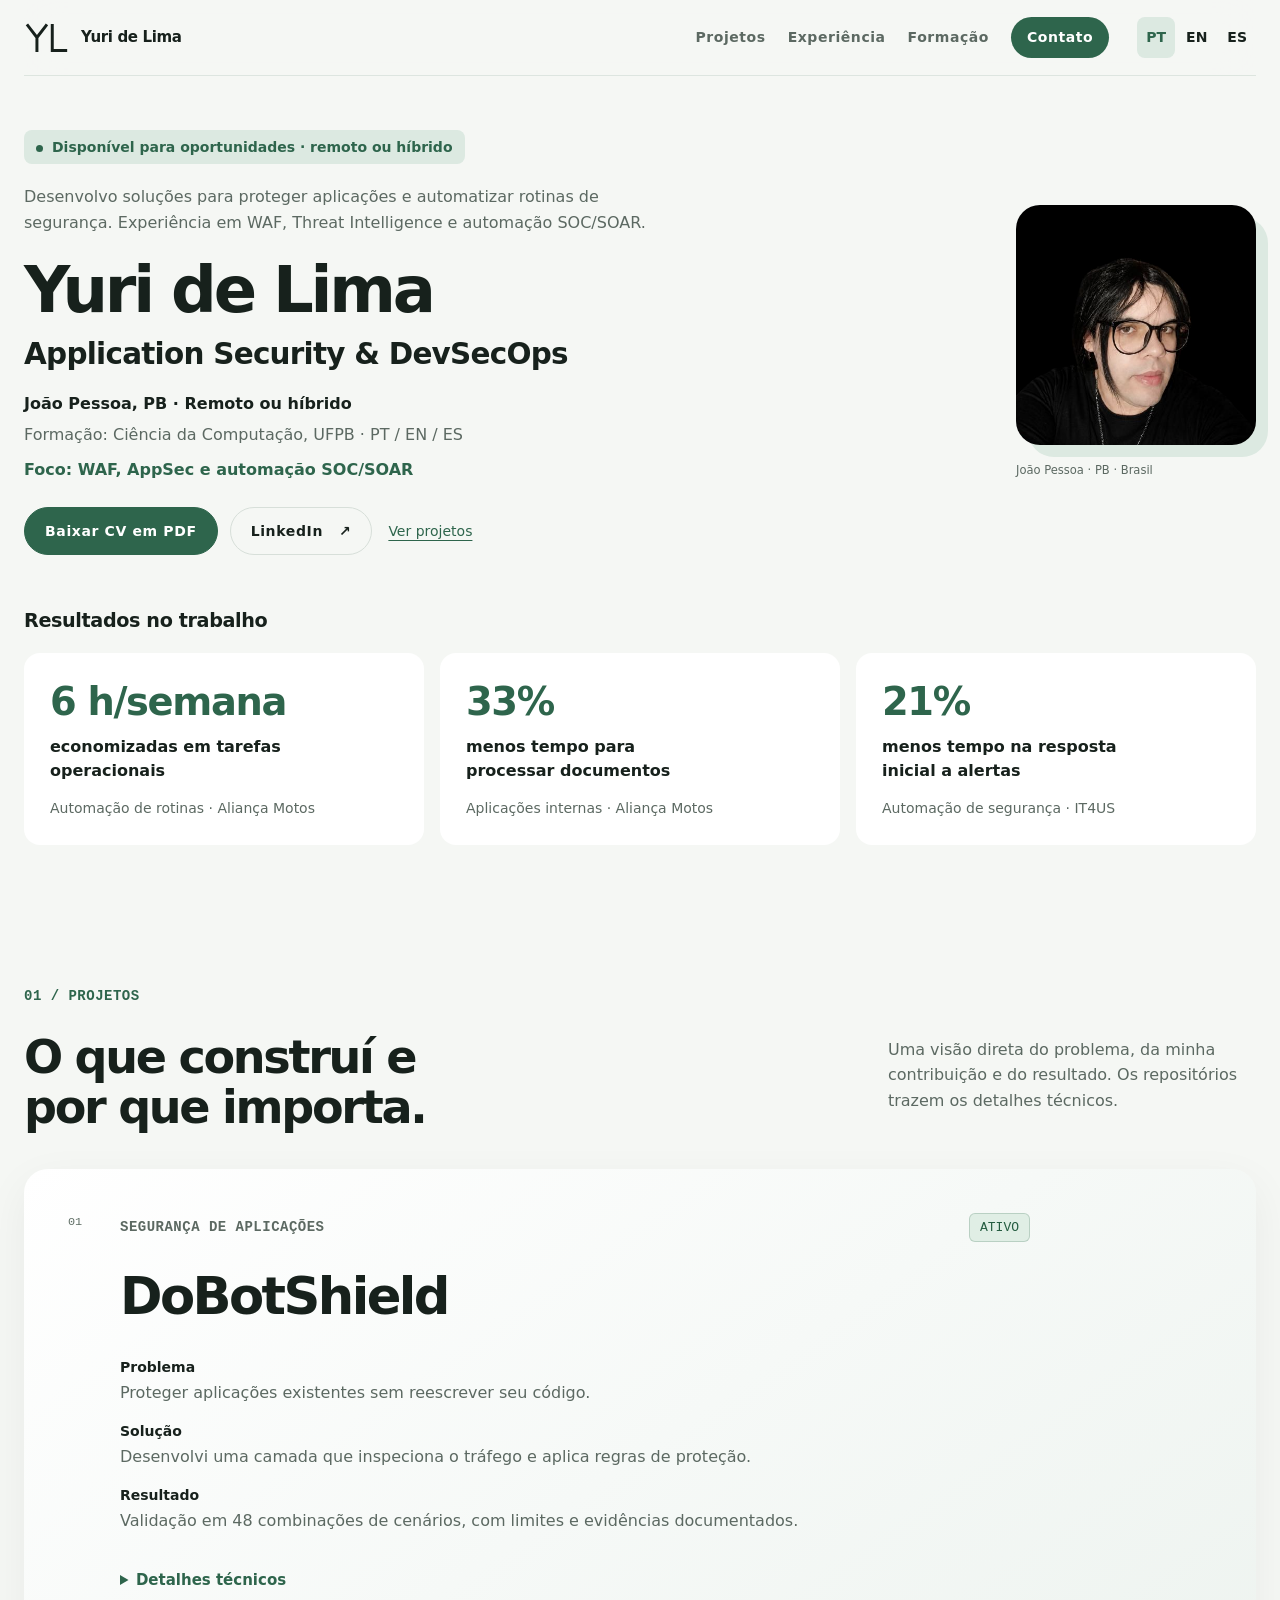
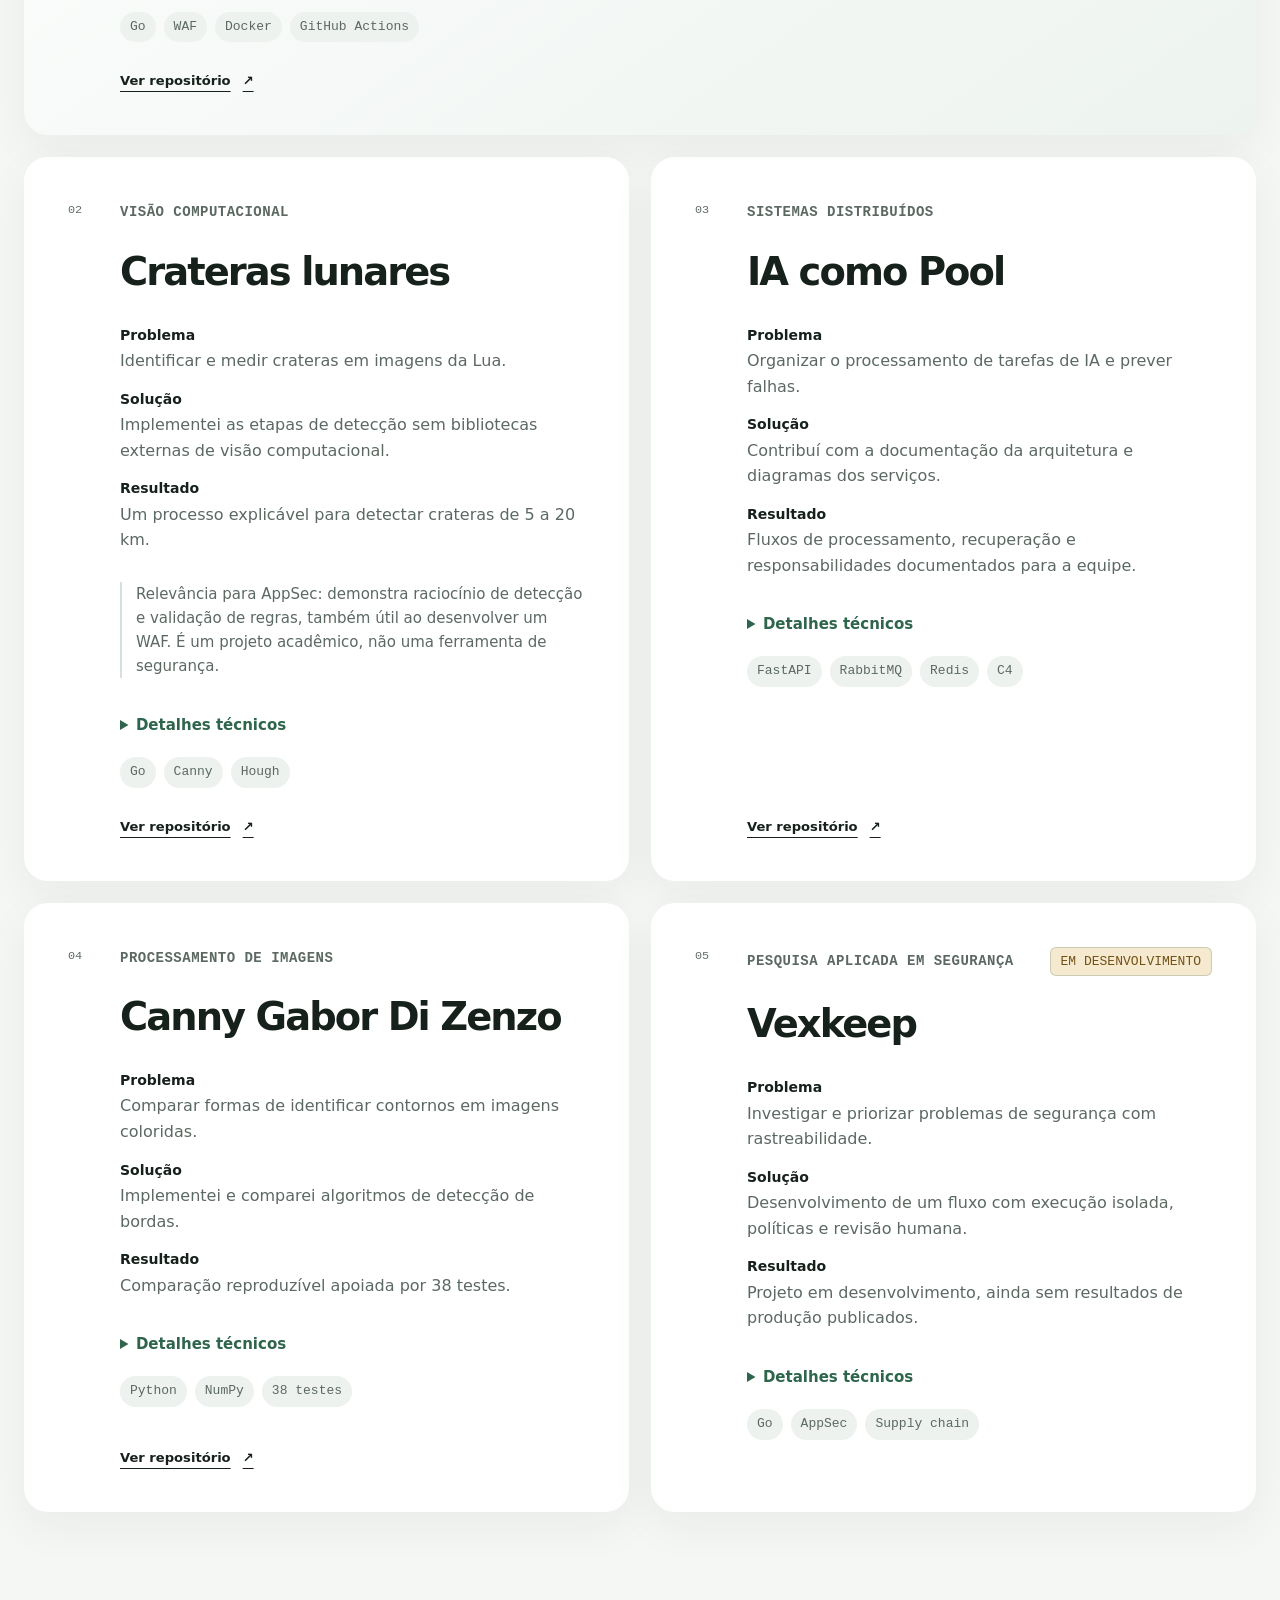
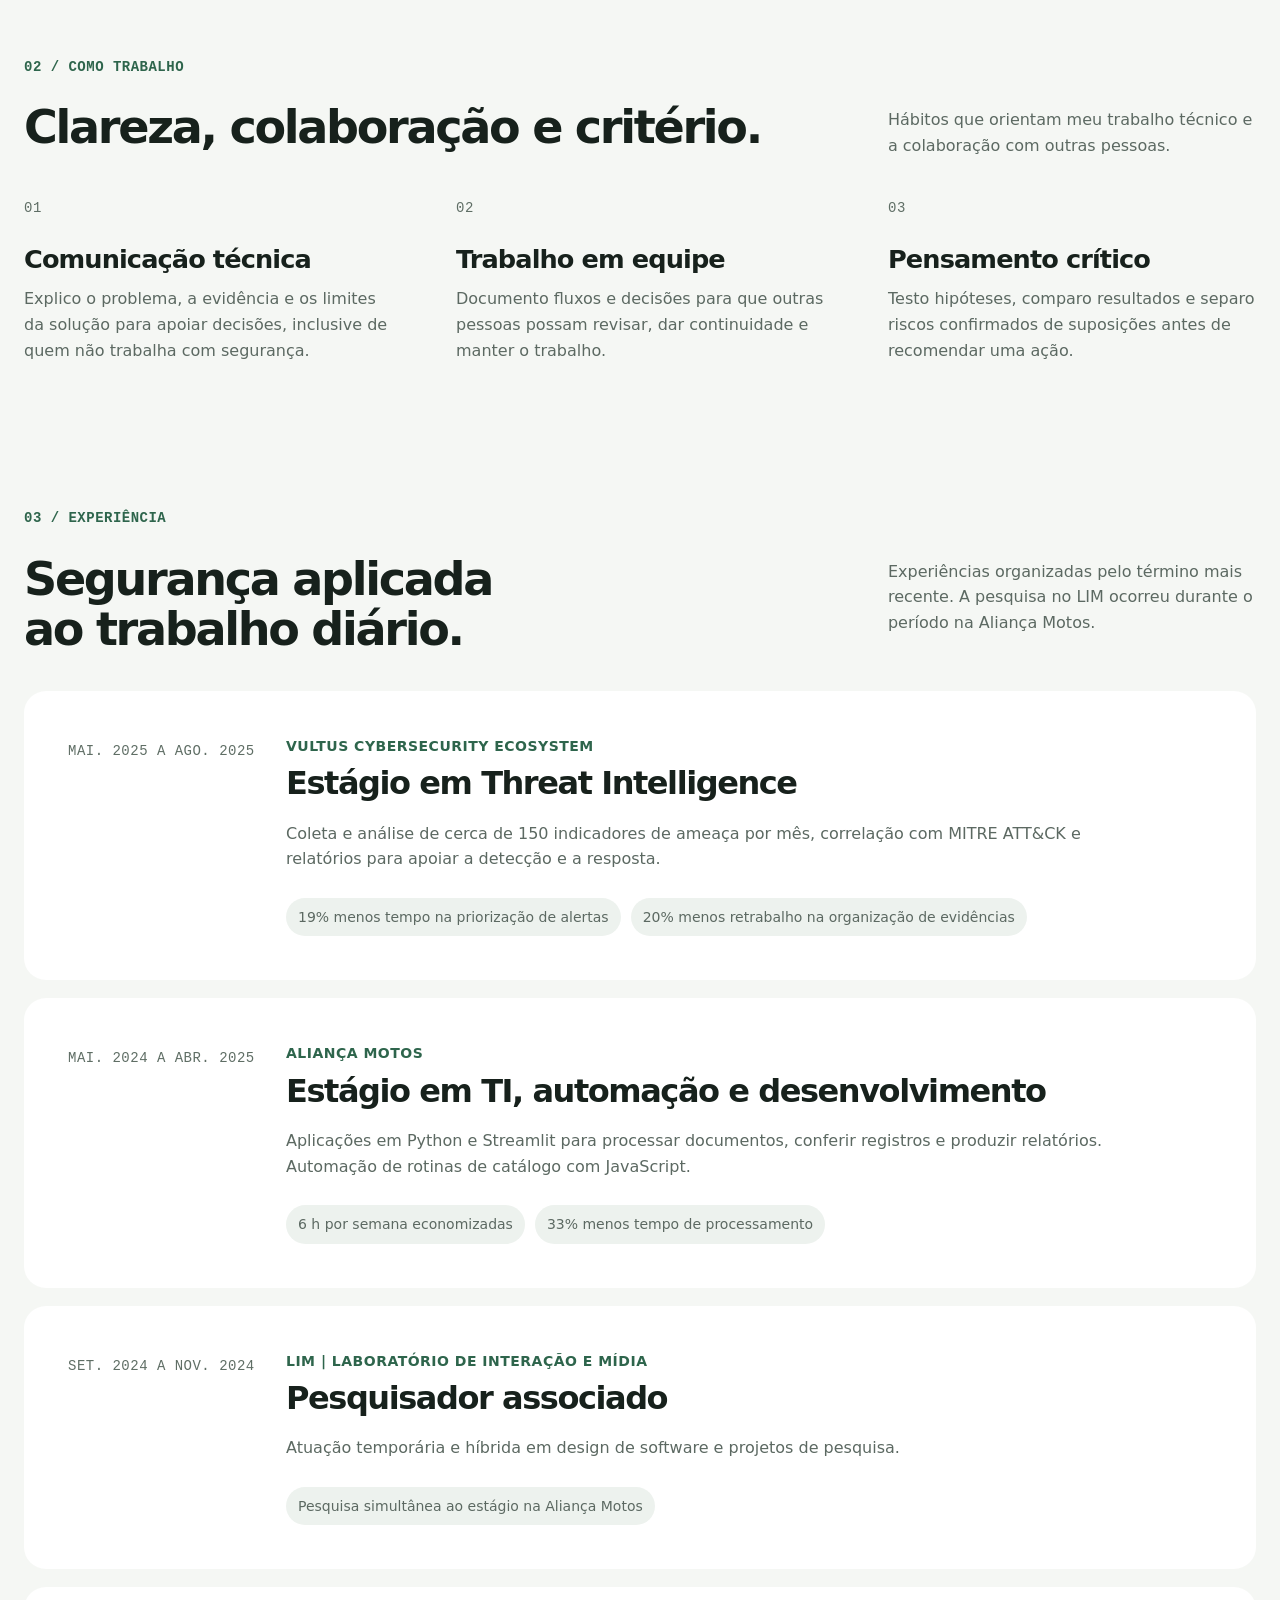
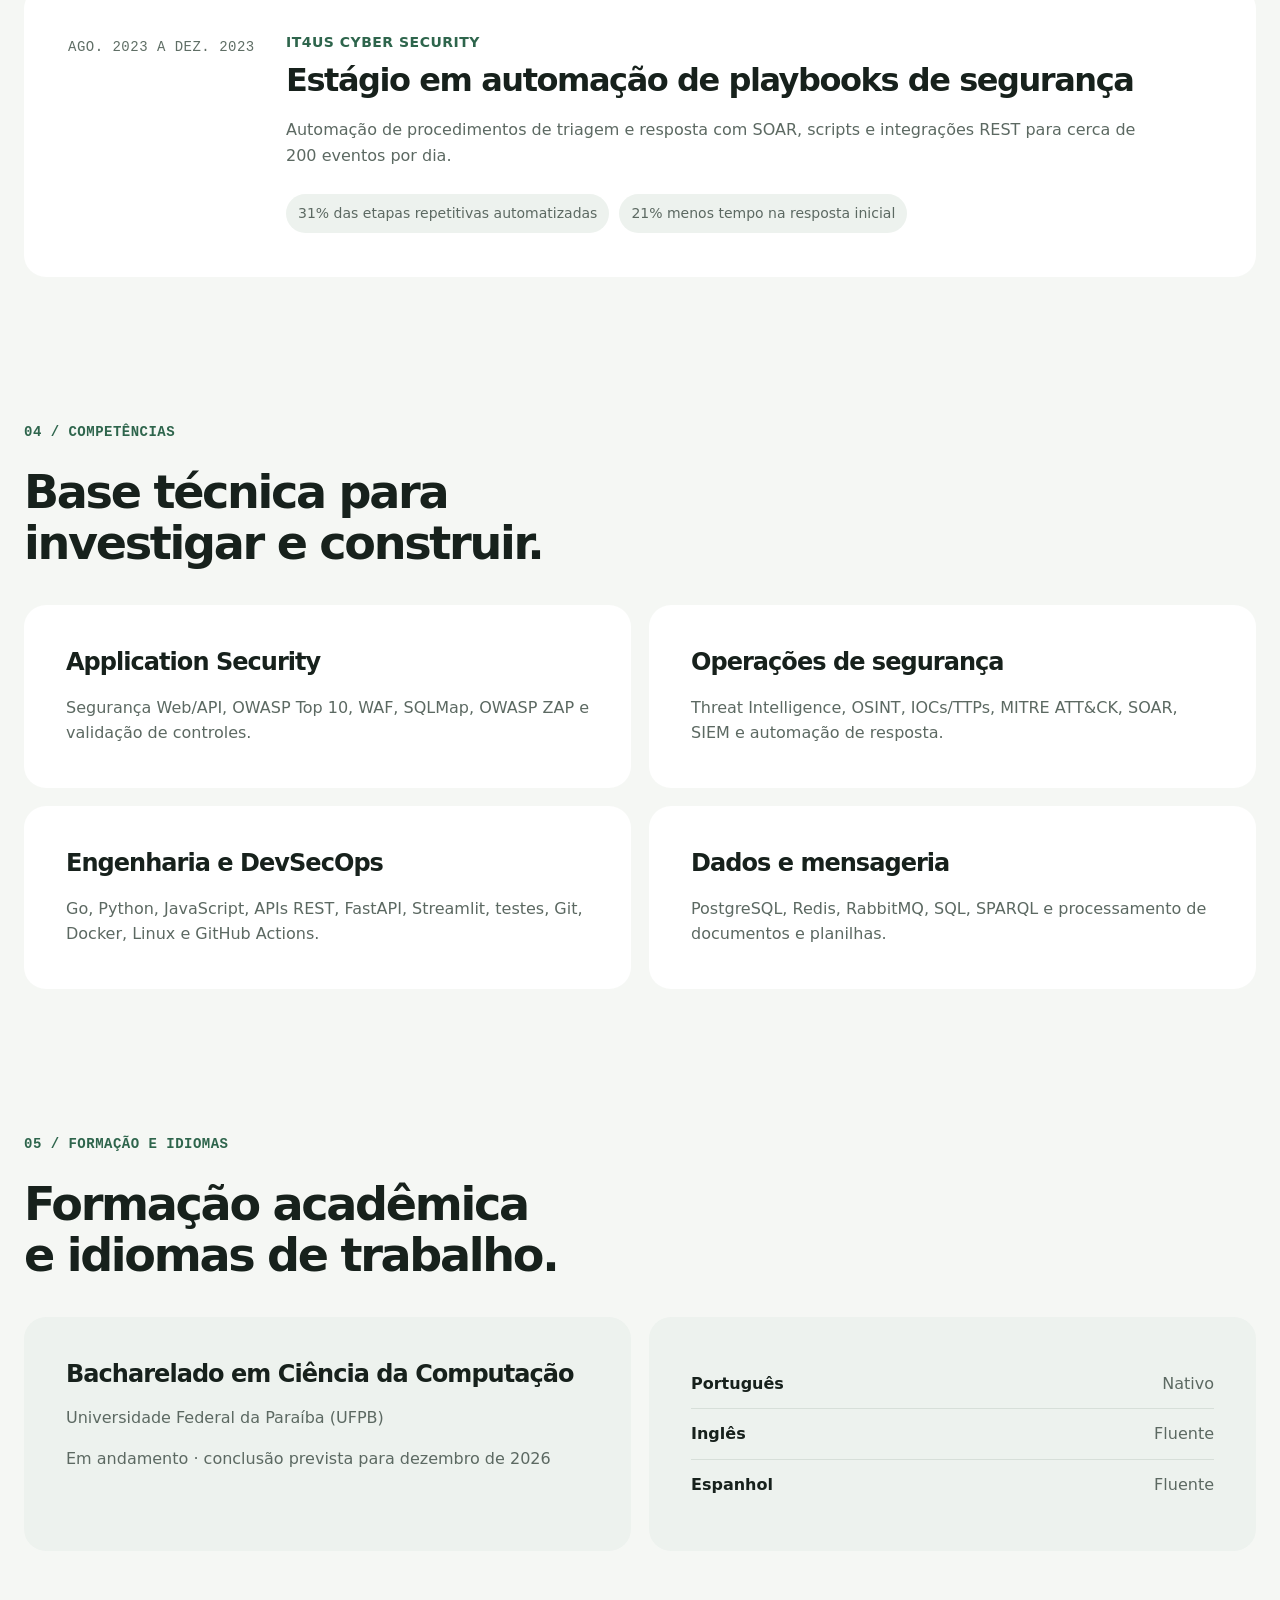
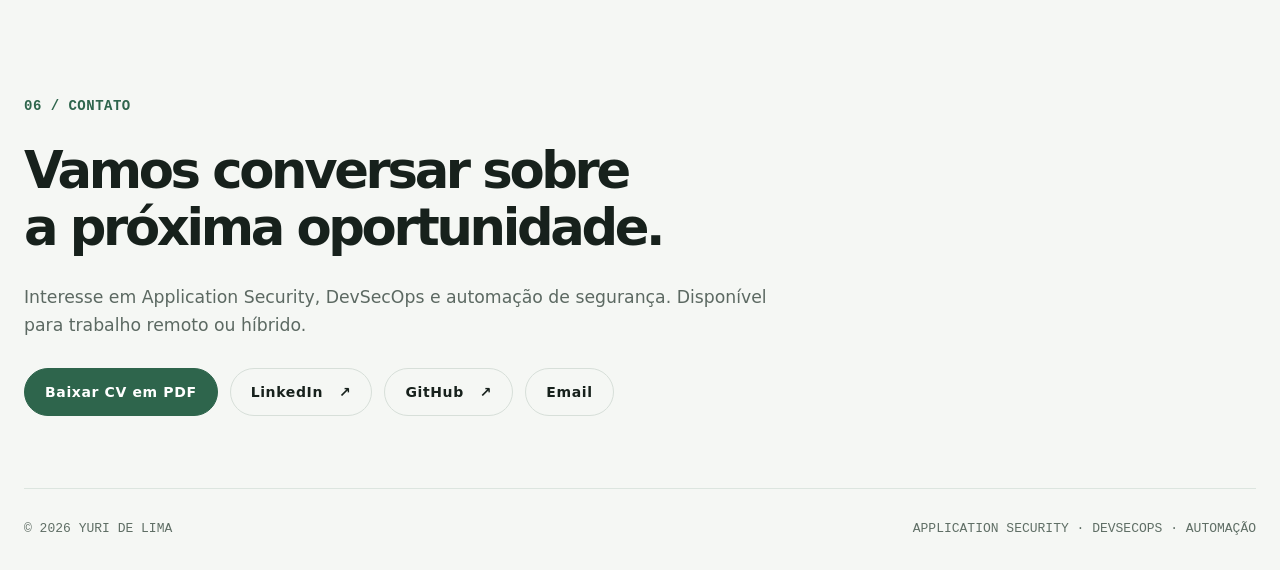
==== commit ab3b699f: "feat: add Spanish profile and clarify professional outcomes" ====
--- a/index.html
+++ b/index.html
@@ -8,6 +8,7 @@
   <title>Yuri de Lima - AppSec Engineer | João Pessoa</title><meta name="description" content="Yuri de Lima, em João Pessoa. Application Security, DevSecOps, WAF e automação SOC/SOAR. Projetos, experiência, formação na UFPB e currículo em PDF."><meta name="author" content="Yuri de Lima">
   <link rel="canonical" href="https://yuridelimadev.github.io/">
   <link rel="alternate" hreflang="pt-BR" href="https://yuridelimadev.github.io/"><link rel="alternate" hreflang="en" href="https://yuridelimadev.github.io/en/"><link rel="alternate" hreflang="x-default" href="https://yuridelimadev.github.io/">
+  <link rel="alternate" hreflang="es-ES" href="https://yuridelimadev.github.io/es/">
   <meta property="og:type" content="website"><meta property="og:locale" content="pt_BR"><meta property="og:site_name" content="Yuri de Lima">
   <meta property="og:title" content="Yuri de Lima | Application Security &amp; DevSecOps"><meta property="og:description" content="Yuri de Lima, em João Pessoa. Application Security, DevSecOps, WAF e automação SOC/SOAR. Projetos, experiência, formação na UFPB e currículo em PDF."><meta property="og:url" content="https://yuridelimadev.github.io/">
   <meta property="og:image" content="https://yuridelimadev.github.io/assets/og.png"><meta property="og:image:type" content="image/png"><meta property="og:image:width" content="1731"><meta property="og:image:height" content="909"><meta property="og:image:alt" content="Yuri de Lima, Application Security and DevSecOps">
@@ -19,7 +20,7 @@
   <a class="skip-link" href="#conteudo">Ir para o conteúdo</a>
   <header class="site-header">
     <a class="brand" href="#inicio" aria-label="Yuri de Lima, início"><span class="brand-mark" aria-hidden="true"><svg viewBox="0 0 48 36" focusable="false"><path d="M4 5 L13.5 17.5 L23 5 M13.5 17.5 L13.5 31"/><path d="M29.5 5 L29.5 31 L43.5 31"/></svg></span><span>Yuri de Lima</span></a>
-    <div class="header-controls"><a class="language-toggle" href="/en/" hreflang="en" lang="en" aria-label="Read in English">EN</a><button class="menu-toggle" type="button" aria-expanded="false" aria-controls="main-nav"><span class="sr-only">Abrir menu</span><span aria-hidden="true"></span><span aria-hidden="true"></span></button></div>
+    <div class="header-controls"><nav class="language-switch" aria-label="Idioma"><a class="language-toggle" href="/" hreflang="pt-BR" lang="pt-BR" aria-current="page" aria-label="Português">PT</a><a class="language-toggle" href="/en/" hreflang="en" lang="en"  aria-label="English">EN</a><a class="language-toggle" href="/es/" hreflang="es-ES" lang="es-ES"  aria-label="Español">ES</a></nav><button class="menu-toggle" type="button" aria-expanded="false" aria-controls="main-nav"><span class="sr-only">Abrir menu</span><span aria-hidden="true"></span><span aria-hidden="true"></span></button></div>
     <nav id="main-nav" class="main-nav" aria-label="Navegação principal"><a href="#trabalhos">Projetos</a><a href="#experiencia">Experiência</a><a href="#formacao">Formação</a><a class="nav-cta" href="#contato">Contato</a></nav>
   </header>
   <main id="conteudo">
@@ -28,11 +29,11 @@
         <p class="availability"><span class="status-dot" aria-hidden="true"></span>Disponível para oportunidades · remoto ou híbrido</p>
         <p class="hero-pitch">Desenvolvo soluções para proteger aplicações e automatizar rotinas de segurança. Experiência em WAF, Threat Intelligence e automação SOC/SOAR.</p>
         <h1 id="hero-title">Yuri de Lima <span>Application Security &amp; DevSecOps</span></h1>
-        <p class="hero-location">João Pessoa, PB · Remoto ou híbrido</p><p class="hero-facts">PT / EN / ES · Ciência da Computação, UFPB · conclusão prevista: dez. 2026</p><p class="hero-focus">Foco: WAF, AppSec e automação SOC/SOAR</p>
+        <p class="hero-location">João Pessoa, PB · Remoto ou híbrido</p><p class="hero-facts">Formação: Ciência da Computação, UFPB · PT / EN / ES</p><p class="hero-focus">Foco: WAF, AppSec e automação SOC/SOAR</p>
         <div class="hero-actions"><a class="button button-primary" href="/assets/cv-yuri-de-lima-pt.pdf" download>Baixar CV em PDF</a><a class="button button-secondary" href="https://www.linkedin.com/in/yuridelima" target="_blank" rel="noopener noreferrer">LinkedIn <span aria-hidden="true">↗</span></a><a class="text-link" href="#trabalhos">Ver projetos</a></div>
-        <dl class="signal-grid"><div><dt>48</dt><dd>combinações de cenários na validação do DoBotShield</dd></div><div><dt>~200</dt><dd>eventos por dia em integrações SOC</dd></div><div><dt>6 h</dt><dd>economizadas por semana com automação</dd></div></dl>
       </div>
       <aside class="profile-panel" aria-label="Yuri de Lima"><div class="portrait-frame"><img src="/assets/yuri-silva.jpg" alt="Retrato de Yuri de Lima" width="640" height="640" fetchpriority="high"></div><div class="profile-meta"><p>João Pessoa · PB · Brasil</p></div></aside>
+      <div class="results-summary" aria-labelledby="results-title"><h2 id="results-title">Resultados no trabalho</h2><dl class="results-grid"><div><dt>economizadas em tarefas operacionais</dt><dd class="result-value">6 h/semana</dd><dd class="result-context">Automação de rotinas · Aliança Motos</dd></div><div><dt>menos tempo para processar documentos</dt><dd class="result-value">33%</dd><dd class="result-context">Aplicações internas · Aliança Motos</dd></div><div><dt>menos tempo na resposta inicial a alertas</dt><dd class="result-value">21%</dd><dd class="result-context">Automação de segurança · IT4US</dd></div></dl></div>
     </section>
     <section id="trabalhos" class="projects section-shell" aria-labelledby="projects-title">
       <div class="section-heading"><p class="section-index">01 / Projetos</p><h2 id="projects-title">O que construí e por que importa.</h2><p>Uma visão direta do problema, da minha contribuição e do resultado. Os repositórios trazem os detalhes técnicos.</p></div>
--- a/styles.css
+++ b/styles.css
@@ -22,7 +22,7 @@
 
 body {
   margin: 0;
-  min-width: 320px;
+  min-width: 0;
   color: var(--text);
   background: var(--bg);
   font-family: Inter, ui-sans-serif, system-ui, -apple-system, BlinkMacSystemFont, "Segoe UI", sans-serif;
@@ -574,6 +574,24 @@
 }
 
 /* Recruiter profile: compact introduction, clear actions and progressive detail. */
+.language-switch { display: flex; gap: 2px; }
+.language-switch .language-toggle { padding: 8px; border-color: transparent; }
+.language-toggle[aria-current="page"] { background: var(--accent-soft); color: var(--accent); }
+.results-summary { grid-column: 1 / -1; }
+.results-summary h2 { margin: 0 0 22px; font-size: 1.2rem; letter-spacing: -.02em; }
+.results-grid { display: grid; grid-template-columns: repeat(3, minmax(0, 1fr)); margin: 0; gap: 16px; }
+.results-grid > div { display: flex; flex-direction: column; padding: 26px; border-radius: 16px; background: var(--bg-raised); }
+.results-grid dt { max-width: 260px; font-size: 1rem; font-weight: 600; line-height: 1.5; }
+.results-grid dd { margin: 0; }
+.results-grid .result-value { order: -1; margin-bottom: 10px; color: var(--accent); font-size: clamp(1.8rem, 3vw, 2.5rem); font-weight: 750; letter-spacing: -.035em; line-height: 1.2; }
+.results-grid .result-context { margin-top: 14px; color: var(--muted); font-size: .875rem; }
+@media (max-width: 680px) {
+  .results-grid { grid-template-columns: 1fr; gap: 12px; }
+  .results-grid > div { padding: 22px; }
+  .header-controls { gap: 4px; }
+  .brand { gap: 8px; font-size: .85rem; }
+}
+@media (max-width: 360px) { .brand > span:last-child { display: none; } }
 :root { --faint: #5f6e65; color-scheme: light dark; }
 section[id] { scroll-margin-top: 100px; }
 .header-controls { display: flex; align-items: center; gap: 12px; order: 3; }
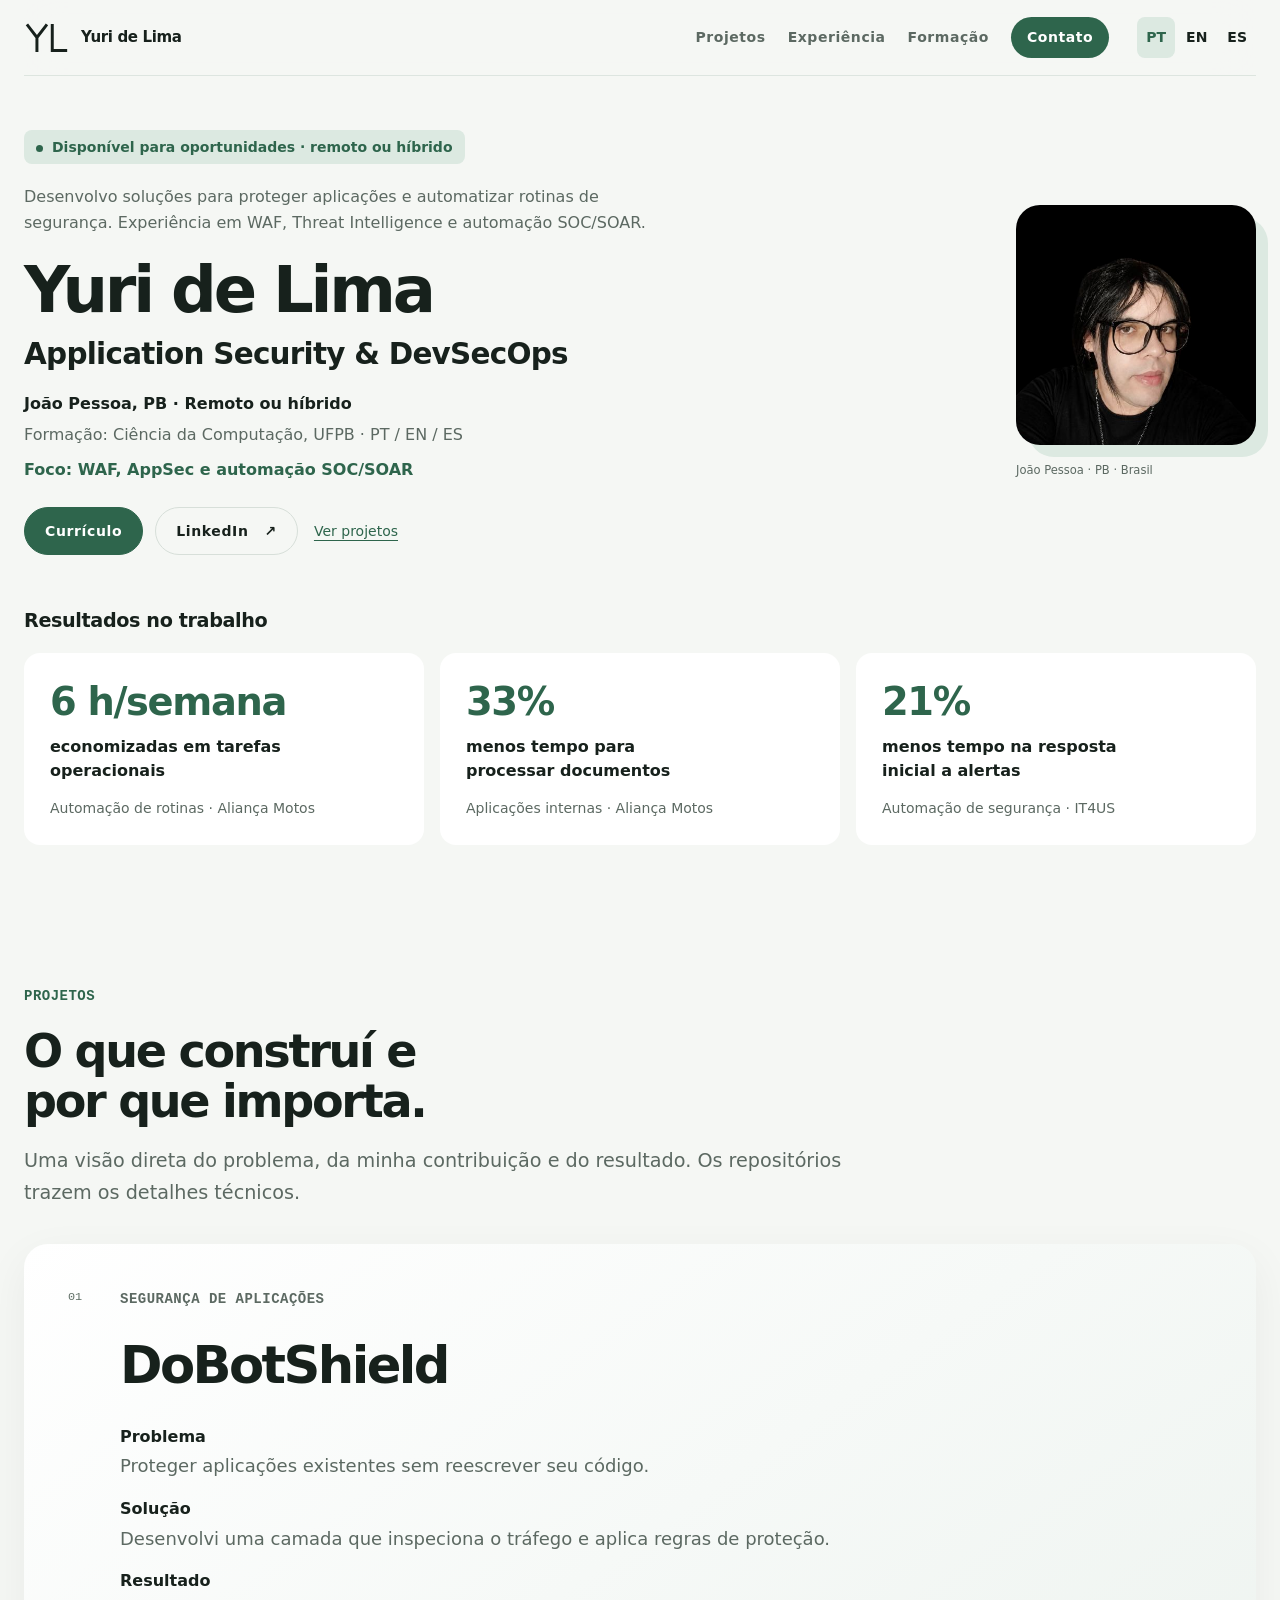
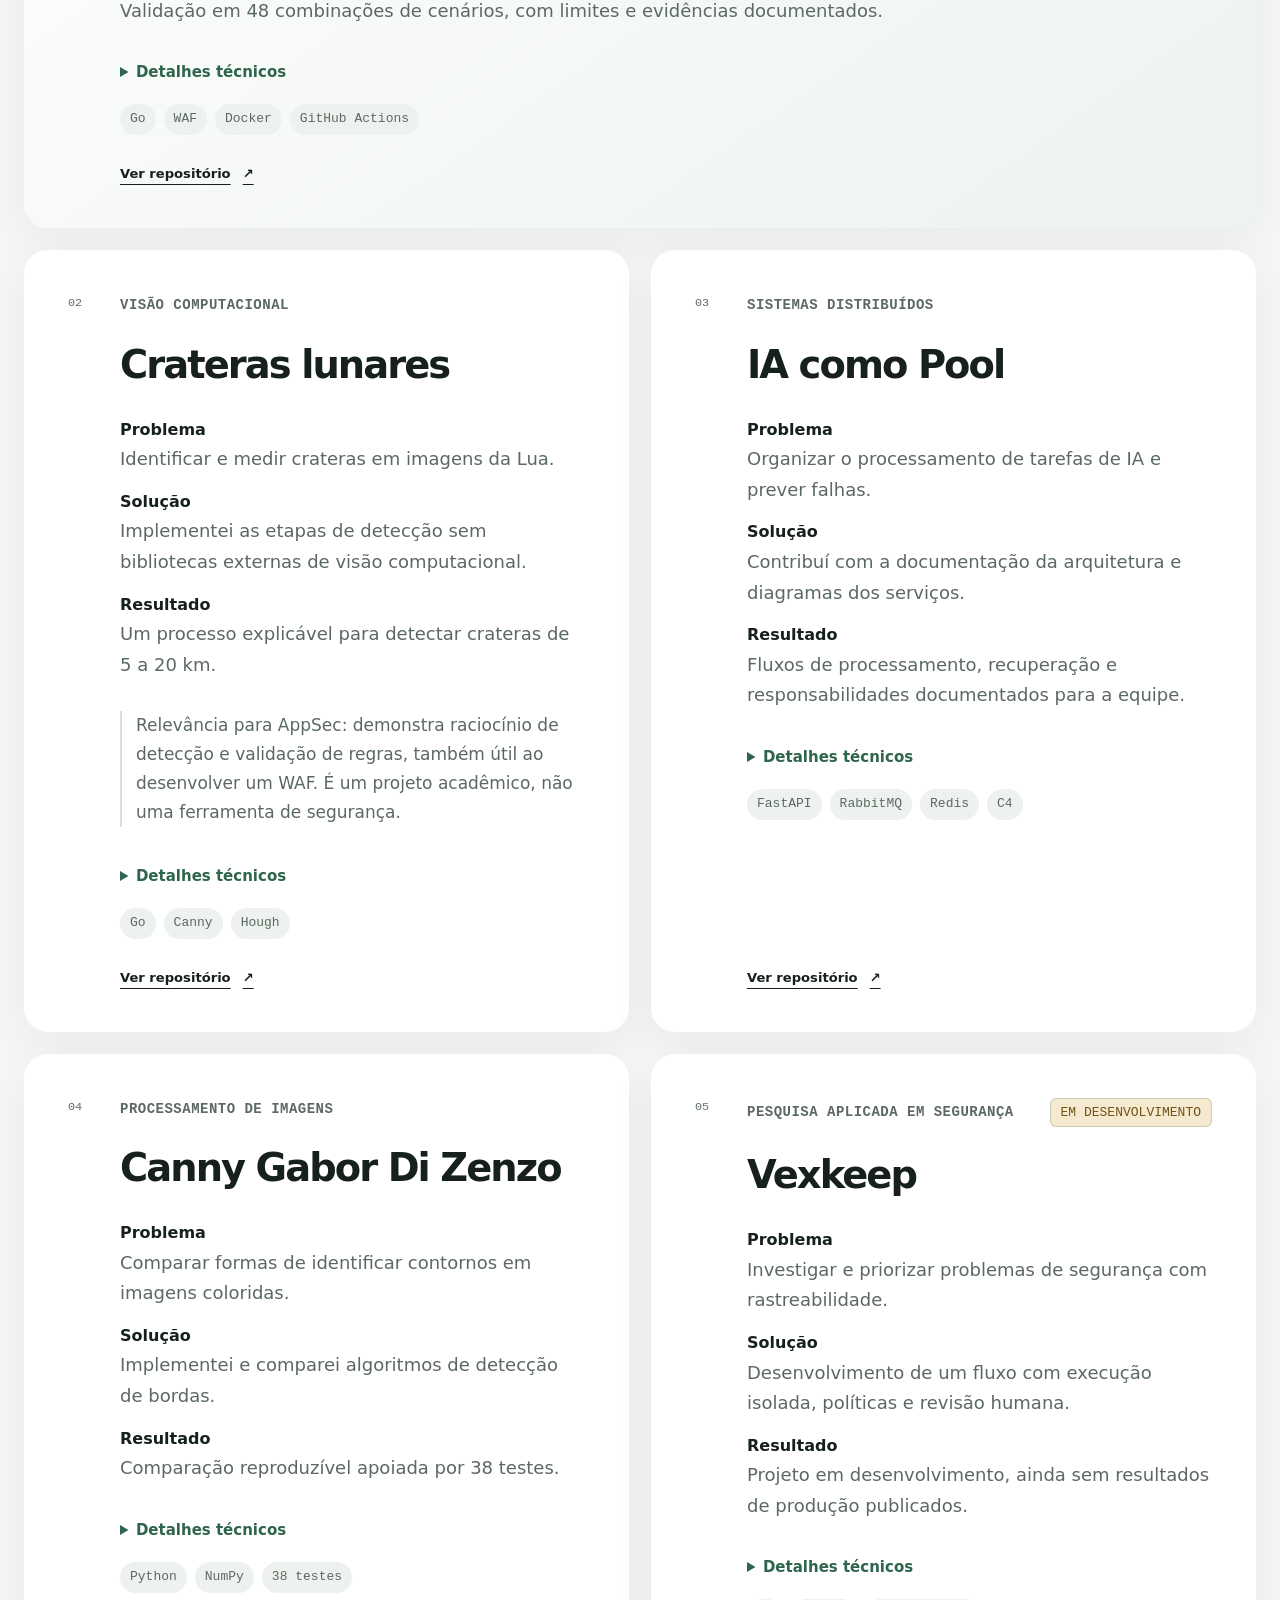
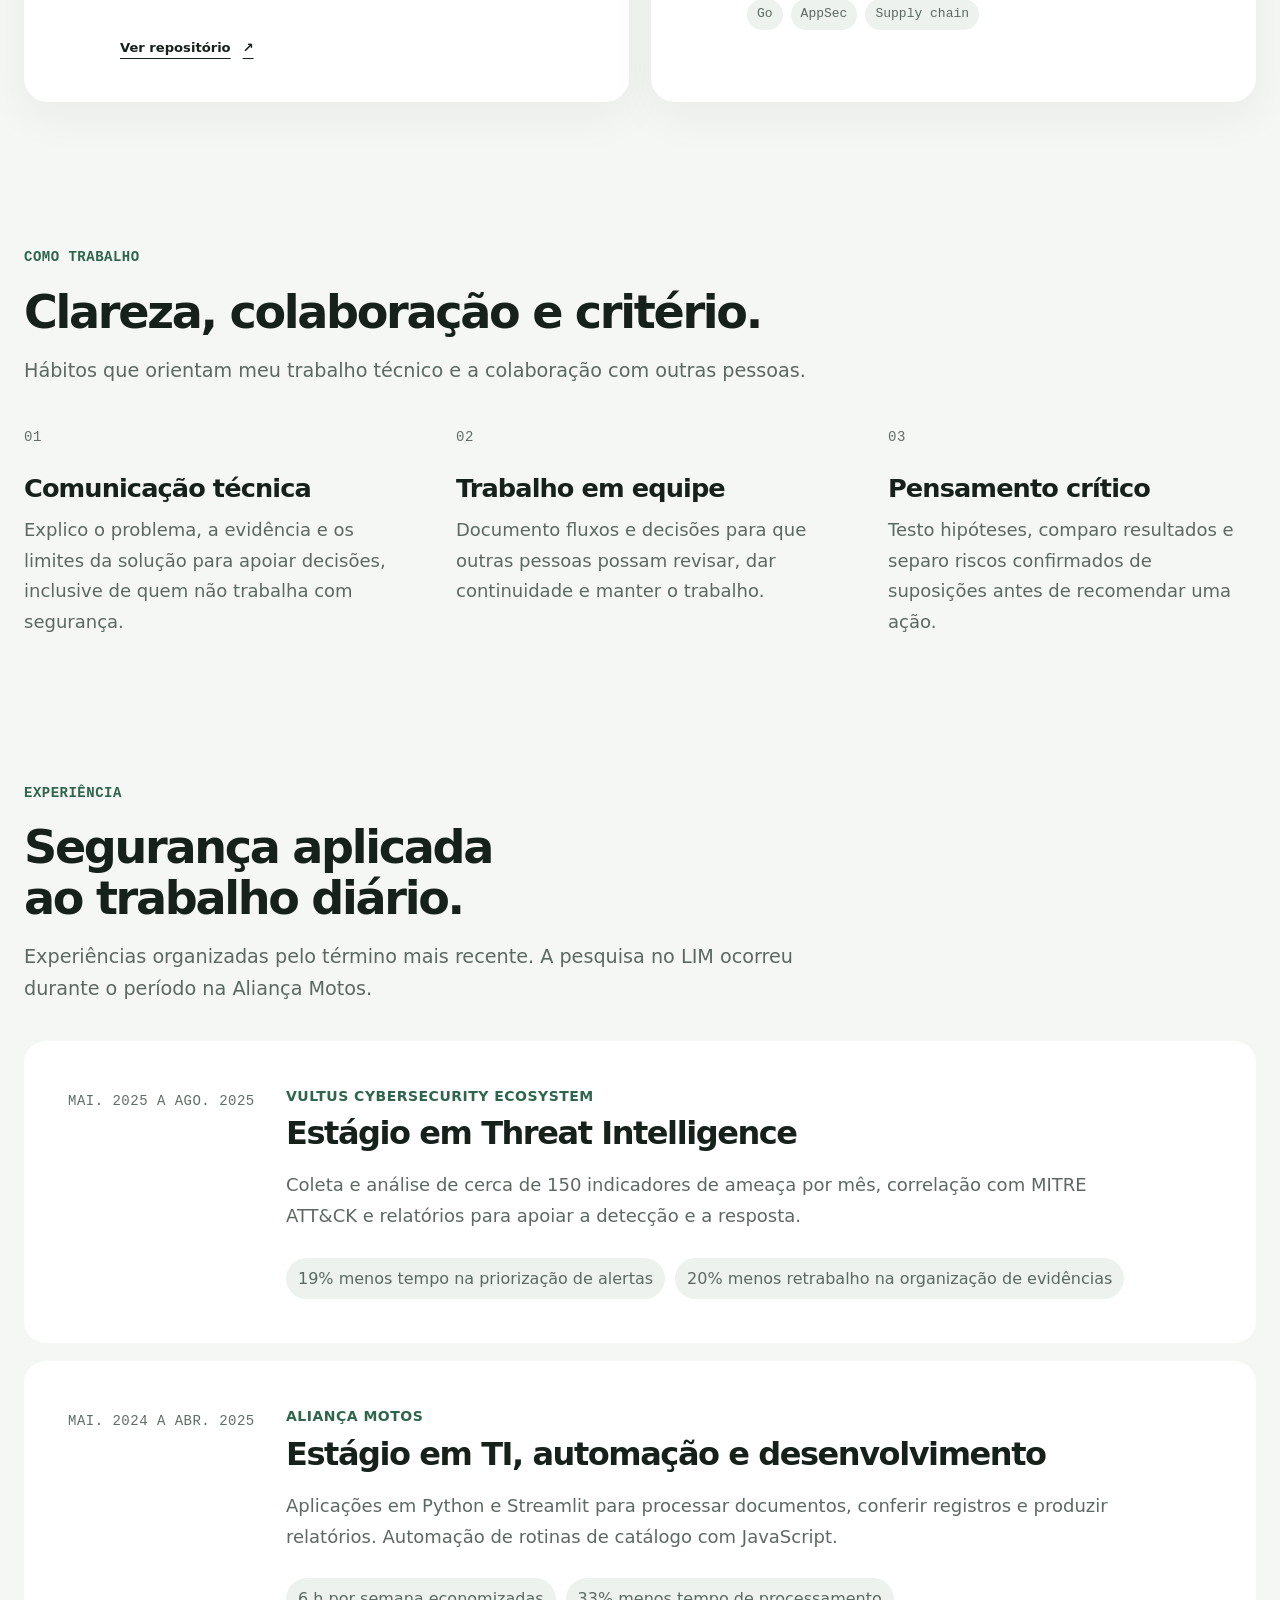
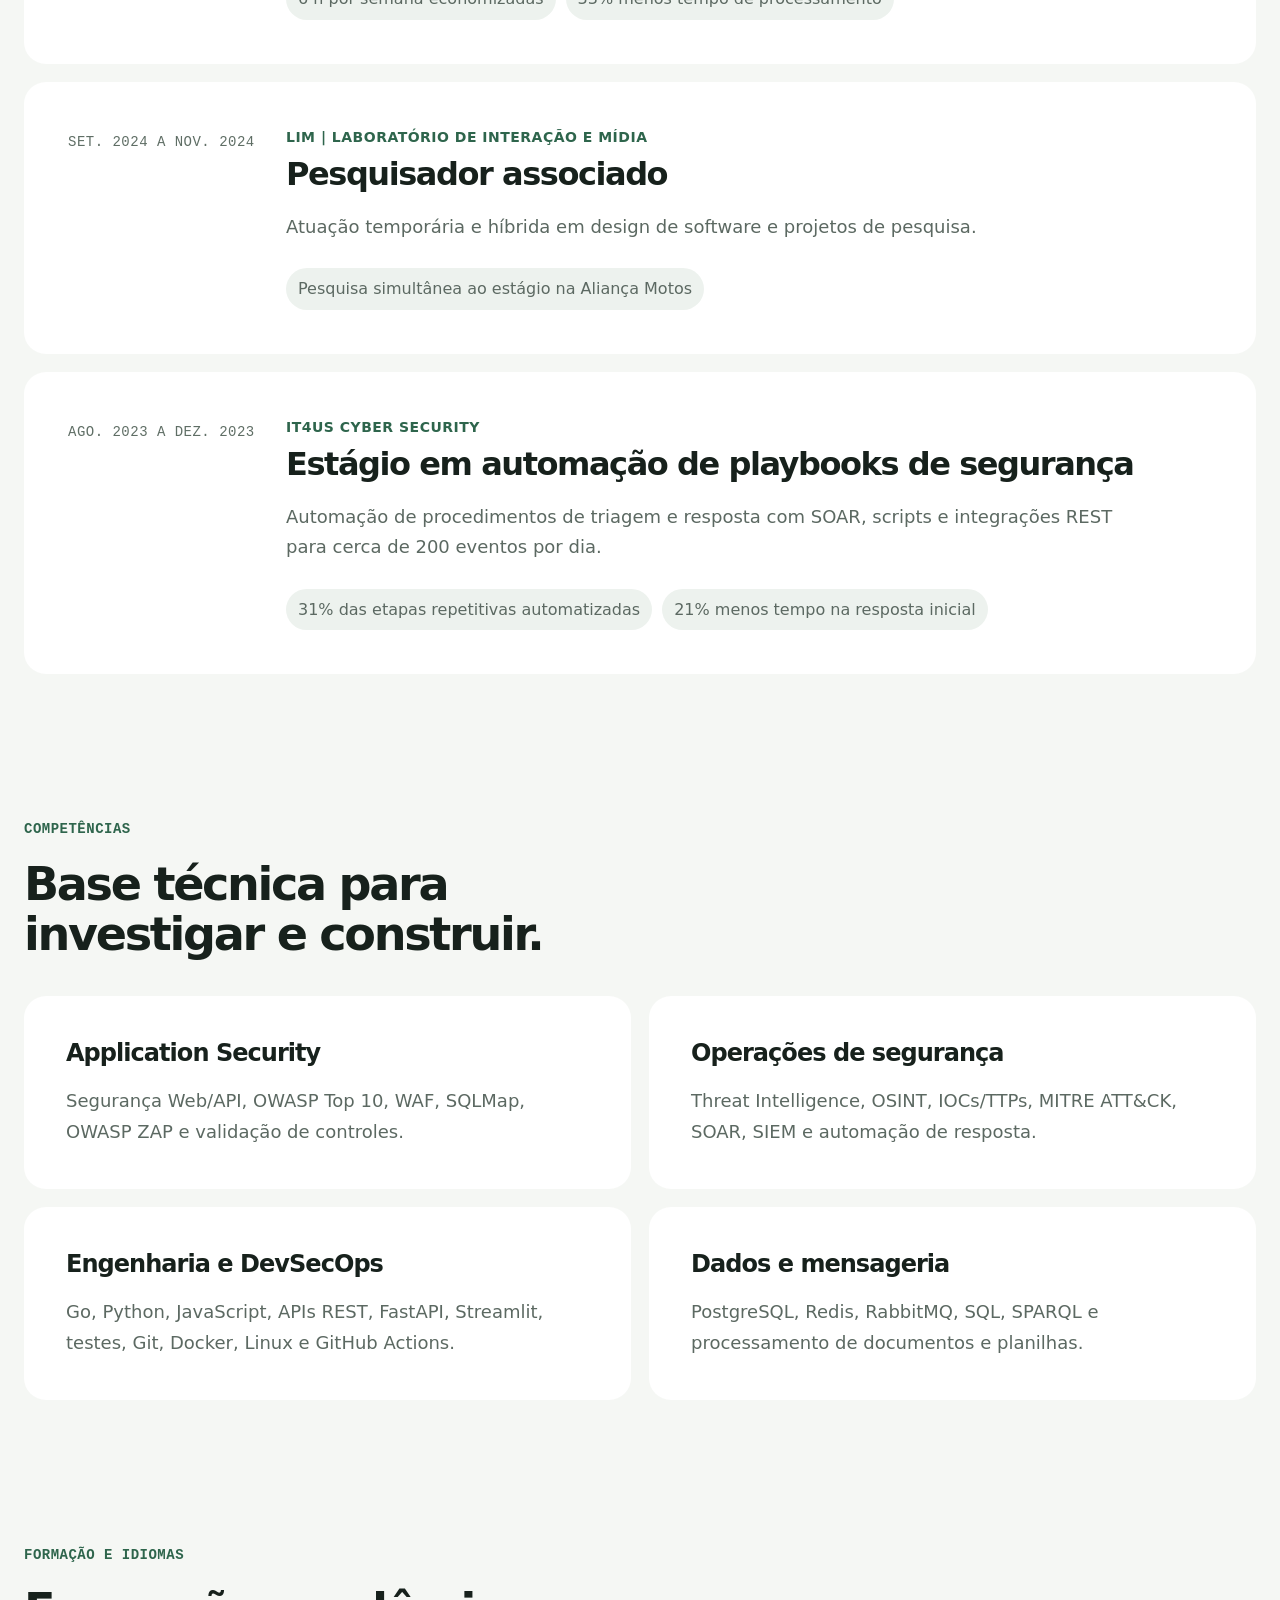
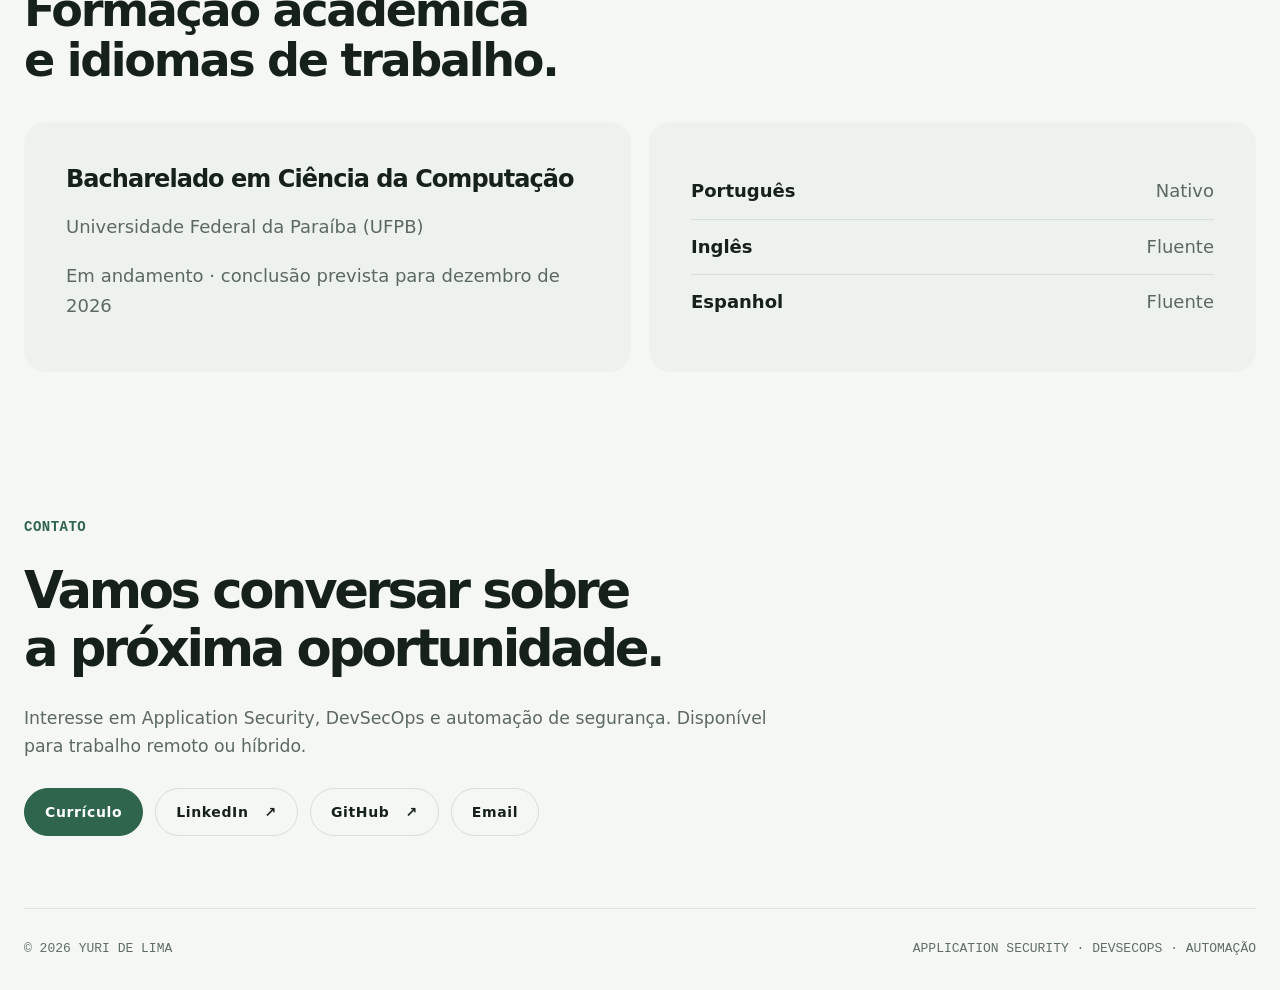
==== commit 94b4b80a: "fix: align resumes and improve portfolio reading typography" ====
--- a/index.html
+++ b/index.html
@@ -30,20 +30,20 @@
         <p class="hero-pitch">Desenvolvo soluções para proteger aplicações e automatizar rotinas de segurança. Experiência em WAF, Threat Intelligence e automação SOC/SOAR.</p>
         <h1 id="hero-title">Yuri de Lima <span>Application Security &amp; DevSecOps</span></h1>
         <p class="hero-location">João Pessoa, PB · Remoto ou híbrido</p><p class="hero-facts">Formação: Ciência da Computação, UFPB · PT / EN / ES</p><p class="hero-focus">Foco: WAF, AppSec e automação SOC/SOAR</p>
-        <div class="hero-actions"><a class="button button-primary" href="/assets/cv-yuri-de-lima-pt.pdf" download>Baixar CV em PDF</a><a class="button button-secondary" href="https://www.linkedin.com/in/yuridelima" target="_blank" rel="noopener noreferrer">LinkedIn <span aria-hidden="true">↗</span></a><a class="text-link" href="#trabalhos">Ver projetos</a></div>
+        <div class="hero-actions"><a class="button button-primary" href="/assets/cv-yuri-de-lima-pt.pdf" download>Currículo</a><a class="button button-secondary" href="https://www.linkedin.com/in/yuridelima" target="_blank" rel="noopener noreferrer">LinkedIn <span aria-hidden="true">↗</span></a><a class="text-link" href="#trabalhos">Ver projetos</a></div>
       </div>
       <aside class="profile-panel" aria-label="Yuri de Lima"><div class="portrait-frame"><img src="/assets/yuri-silva.jpg" alt="Retrato de Yuri de Lima" width="640" height="640" fetchpriority="high"></div><div class="profile-meta"><p>João Pessoa · PB · Brasil</p></div></aside>
       <div class="results-summary" aria-labelledby="results-title"><h2 id="results-title">Resultados no trabalho</h2><dl class="results-grid"><div><dt>economizadas em tarefas operacionais</dt><dd class="result-value">6 h/semana</dd><dd class="result-context">Automação de rotinas · Aliança Motos</dd></div><div><dt>menos tempo para processar documentos</dt><dd class="result-value">33%</dd><dd class="result-context">Aplicações internas · Aliança Motos</dd></div><div><dt>menos tempo na resposta inicial a alertas</dt><dd class="result-value">21%</dd><dd class="result-context">Automação de segurança · IT4US</dd></div></dl></div>
     </section>
     <section id="trabalhos" class="projects section-shell" aria-labelledby="projects-title">
-      <div class="section-heading"><p class="section-index">01 / Projetos</p><h2 id="projects-title">O que construí e por que importa.</h2><p>Uma visão direta do problema, da minha contribuição e do resultado. Os repositórios trazem os detalhes técnicos.</p></div>
-      <div class="project-grid"><article class="project-card project-card-featured"><div class="project-number" aria-hidden="true">01</div><div class="project-content"><div class="project-topline"><p class="project-type">Segurança de aplicações</p><span class="project-state state-active">Ativo</span></div><h3>DoBotShield</h3><dl class="project-story"><div><dt>Problema</dt><dd>Proteger aplicações existentes sem reescrever seu código.</dd></div><div><dt>Solução</dt><dd>Desenvolvi uma camada que inspeciona o tráfego e aplica regras de proteção.</dd></div><div><dt>Resultado</dt><dd>Validação em 48 combinações de cenários, com limites e evidências documentados.</dd></div></dl><details><summary>Detalhes técnicos</summary><p>WAF e proxy reverso em Go com inspeção HTTP/WebSocket, normalização de payloads, rate limiting e controles IP/CIDR. Comparação de oito alvos com SQLMap, OWASP ZAP, Commix, XSStrike, testssl.sh e wrk.</p></details><ul class="tag-list"><li>Go</li><li>WAF</li><li>Docker</li><li>GitHub Actions</li></ul><a class="project-link" href="https://github.com/yurIdeLimaDev/DoBotShieldV2" target="_blank" rel="noopener noreferrer">Ver repositório <span aria-hidden="true">↗</span></a></div></article><article class="project-card "><div class="project-number" aria-hidden="true">02</div><div class="project-content"><div class="project-topline"><p class="project-type">Visão computacional</p></div><h3>Crateras lunares</h3><dl class="project-story"><div><dt>Problema</dt><dd>Identificar e medir crateras em imagens da Lua.</dd></div><div><dt>Solução</dt><dd>Implementei as etapas de detecção sem bibliotecas externas de visão computacional.</dd></div><div><dt>Resultado</dt><dd>Um processo explicável para detectar crateras de 5 a 20 km.</dd></div></dl><p class="project-relevance">Relevância para AppSec: demonstra raciocínio de detecção e validação de regras, também útil ao desenvolver um WAF. É um projeto acadêmico, não uma ferramenta de segurança.</p><details><summary>Detalhes técnicos</summary><p>Imagens LRO WAC, detecção de bordas Canny e transformada de Hough, com a biblioteca padrão de Go.</p></details><ul class="tag-list"><li>Go</li><li>Canny</li><li>Hough</li></ul><a class="project-link" href="https://github.com/yurIdeLimaDev/ID-Crateras-Lunares" target="_blank" rel="noopener noreferrer">Ver repositório <span aria-hidden="true">↗</span></a></div></article><article class="project-card "><div class="project-number" aria-hidden="true">03</div><div class="project-content"><div class="project-topline"><p class="project-type">Sistemas distribuídos</p></div><h3>IA como Pool</h3><dl class="project-story"><div><dt>Problema</dt><dd>Organizar o processamento de tarefas de IA e prever falhas.</dd></div><div><dt>Solução</dt><dd>Contribuí com a documentação da arquitetura e diagramas dos serviços.</dd></div><div><dt>Resultado</dt><dd>Fluxos de processamento, recuperação e responsabilidades documentados para a equipe.</dd></div></dl><details><summary>Detalhes técnicos</summary><p>Arquitetura assíncrona com Redis, PostgreSQL, RabbitMQ, retry, DLQ, circuit breaker e cache-aside. Contribuição focada na documentação e nos diagramas C4.</p></details><ul class="tag-list"><li>FastAPI</li><li>RabbitMQ</li><li>Redis</li><li>C4</li></ul><a class="project-link" href="https://github.com/yurIdeLimaDev/-IA_como_Pool" target="_blank" rel="noopener noreferrer">Ver repositório <span aria-hidden="true">↗</span></a></div></article><article class="project-card "><div class="project-number" aria-hidden="true">04</div><div class="project-content"><div class="project-topline"><p class="project-type">Processamento de imagens</p></div><h3>Canny Gabor Di Zenzo</h3><dl class="project-story"><div><dt>Problema</dt><dd>Comparar formas de identificar contornos em imagens coloridas.</dd></div><div><dt>Solução</dt><dd>Implementei e comparei algoritmos de detecção de bordas.</dd></div><div><dt>Resultado</dt><dd>Comparação reproduzível apoiada por 38 testes.</dd></div></dl><details><summary>Detalhes técnicos</summary><p>Canny clássico e abordagem vetorial para imagens coloridas, com correlação, supressão de não máximos e histerese implementadas do zero.</p></details><ul class="tag-list"><li>Python</li><li>NumPy</li><li>38 testes</li></ul><a class="project-link" href="https://github.com/yurIdeLimaDev/PDI-Filtros" target="_blank" rel="noopener noreferrer">Ver repositório <span aria-hidden="true">↗</span></a></div></article><article class="project-card "><div class="project-number" aria-hidden="true">05</div><div class="project-content"><div class="project-topline"><p class="project-type">Pesquisa aplicada em segurança</p><span class="project-state state-development">Em desenvolvimento</span></div><h3>Vexkeep</h3><dl class="project-story"><div><dt>Problema</dt><dd>Investigar e priorizar problemas de segurança com rastreabilidade.</dd></div><div><dt>Solução</dt><dd>Desenvolvimento de um fluxo com execução isolada, políticas e revisão humana.</dd></div><div><dt>Resultado</dt><dd>Projeto em desenvolvimento, ainda sem resultados de produção publicados.</dd></div></dl><details><summary>Detalhes técnicos</summary><p>Políticas versionadas, evidência normalizada e revisão humana final. Repositório privado; apenas a descrição de alto nível é pública.</p></details><ul class="tag-list"><li>Go</li><li>AppSec</li><li>Supply chain</li></ul></div></article></div>
+      <div class="section-heading"><p class="section-index">Projetos</p><h2 id="projects-title">O que construí e por que importa.</h2><p>Uma visão direta do problema, da minha contribuição e do resultado. Os repositórios trazem os detalhes técnicos.</p></div>
+      <div class="project-grid"><article class="project-card project-card-featured"><div class="project-number" aria-hidden="true">01</div><div class="project-content"><div class="project-topline"><p class="project-type">Segurança de aplicações</p></div><h3>DoBotShield</h3><dl class="project-story"><div><dt>Problema</dt><dd>Proteger aplicações existentes sem reescrever seu código.</dd></div><div><dt>Solução</dt><dd>Desenvolvi uma camada que inspeciona o tráfego e aplica regras de proteção.</dd></div><div><dt>Resultado</dt><dd>Validação em 48 combinações de cenários, com limites e evidências documentados.</dd></div></dl><details><summary>Detalhes técnicos</summary><p>WAF e proxy reverso em Go com inspeção HTTP/WebSocket, normalização de payloads, rate limiting e controles IP/CIDR. Comparação de oito alvos com SQLMap, OWASP ZAP, Commix, XSStrike, testssl.sh e wrk.</p></details><ul class="tag-list"><li>Go</li><li>WAF</li><li>Docker</li><li>GitHub Actions</li></ul><a class="project-link" href="https://github.com/yurIdeLimaDev/DoBotShieldV2" target="_blank" rel="noopener noreferrer">Ver repositório <span aria-hidden="true">↗</span></a></div></article><article class="project-card "><div class="project-number" aria-hidden="true">02</div><div class="project-content"><div class="project-topline"><p class="project-type">Visão computacional</p></div><h3>Crateras lunares</h3><dl class="project-story"><div><dt>Problema</dt><dd>Identificar e medir crateras em imagens da Lua.</dd></div><div><dt>Solução</dt><dd>Implementei as etapas de detecção sem bibliotecas externas de visão computacional.</dd></div><div><dt>Resultado</dt><dd>Um processo explicável para detectar crateras de 5 a 20 km.</dd></div></dl><p class="project-relevance">Relevância para AppSec: demonstra raciocínio de detecção e validação de regras, também útil ao desenvolver um WAF. É um projeto acadêmico, não uma ferramenta de segurança.</p><details><summary>Detalhes técnicos</summary><p>Imagens LRO WAC, detecção de bordas Canny e transformada de Hough, com a biblioteca padrão de Go.</p></details><ul class="tag-list"><li>Go</li><li>Canny</li><li>Hough</li></ul><a class="project-link" href="https://github.com/yurIdeLimaDev/ID-Crateras-Lunares" target="_blank" rel="noopener noreferrer">Ver repositório <span aria-hidden="true">↗</span></a></div></article><article class="project-card "><div class="project-number" aria-hidden="true">03</div><div class="project-content"><div class="project-topline"><p class="project-type">Sistemas distribuídos</p></div><h3>IA como Pool</h3><dl class="project-story"><div><dt>Problema</dt><dd>Organizar o processamento de tarefas de IA e prever falhas.</dd></div><div><dt>Solução</dt><dd>Contribuí com a documentação da arquitetura e diagramas dos serviços.</dd></div><div><dt>Resultado</dt><dd>Fluxos de processamento, recuperação e responsabilidades documentados para a equipe.</dd></div></dl><details><summary>Detalhes técnicos</summary><p>Arquitetura assíncrona com Redis, PostgreSQL, RabbitMQ, retry, DLQ, circuit breaker e cache-aside. Contribuição focada na documentação e nos diagramas C4.</p></details><ul class="tag-list"><li>FastAPI</li><li>RabbitMQ</li><li>Redis</li><li>C4</li></ul><a class="project-link" href="https://github.com/yurIdeLimaDev/-IA_como_Pool" target="_blank" rel="noopener noreferrer">Ver repositório <span aria-hidden="true">↗</span></a></div></article><article class="project-card "><div class="project-number" aria-hidden="true">04</div><div class="project-content"><div class="project-topline"><p class="project-type">Processamento de imagens</p></div><h3>Canny Gabor Di Zenzo</h3><dl class="project-story"><div><dt>Problema</dt><dd>Comparar formas de identificar contornos em imagens coloridas.</dd></div><div><dt>Solução</dt><dd>Implementei e comparei algoritmos de detecção de bordas.</dd></div><div><dt>Resultado</dt><dd>Comparação reproduzível apoiada por 38 testes.</dd></div></dl><details><summary>Detalhes técnicos</summary><p>Canny clássico e abordagem vetorial para imagens coloridas, com correlação, supressão de não máximos e histerese implementadas do zero.</p></details><ul class="tag-list"><li>Python</li><li>NumPy</li><li>38 testes</li></ul><a class="project-link" href="https://github.com/yurIdeLimaDev/PDI-Filtros" target="_blank" rel="noopener noreferrer">Ver repositório <span aria-hidden="true">↗</span></a></div></article><article class="project-card "><div class="project-number" aria-hidden="true">05</div><div class="project-content"><div class="project-topline"><p class="project-type">Pesquisa aplicada em segurança</p><span class="project-state state-development">Em desenvolvimento</span></div><h3>Vexkeep</h3><dl class="project-story"><div><dt>Problema</dt><dd>Investigar e priorizar problemas de segurança com rastreabilidade.</dd></div><div><dt>Solução</dt><dd>Desenvolvimento de um fluxo com execução isolada, políticas e revisão humana.</dd></div><div><dt>Resultado</dt><dd>Projeto em desenvolvimento, ainda sem resultados de produção publicados.</dd></div></dl><details><summary>Detalhes técnicos</summary><p>Políticas versionadas, evidência normalizada e revisão humana final. Repositório privado; apenas a descrição de alto nível é pública.</p></details><ul class="tag-list"><li>Go</li><li>AppSec</li><li>Supply chain</li></ul></div></article></div>
     </section>
-    <section class="method section-shell" aria-labelledby="method-title"><div class="section-heading"><p class="section-index">02 / Como trabalho</p><h2 id="method-title">Clareza, colaboração e critério.</h2><p>Hábitos que orientam meu trabalho técnico e a colaboração com outras pessoas.</p></div><ol class="principle-list"><li><span class="principle-number">01</span><h3>Comunicação técnica</h3><p>Explico o problema, a evidência e os limites da solução para apoiar decisões, inclusive de quem não trabalha com segurança.</p></li><li><span class="principle-number">02</span><h3>Trabalho em equipe</h3><p>Documento fluxos e decisões para que outras pessoas possam revisar, dar continuidade e manter o trabalho.</p></li><li><span class="principle-number">03</span><h3>Pensamento crítico</h3><p>Testo hipóteses, comparo resultados e separo riscos confirmados de suposições antes de recomendar uma ação.</p></li></ol></section>
-    <section id="experiencia" class="experience section-shell" aria-labelledby="experience-title"><div class="section-heading"><p class="section-index">03 / Experiência</p><h2 id="experience-title">Segurança aplicada ao trabalho diário.</h2><p>Experiências organizadas pelo término mais recente. A pesquisa no LIM ocorreu durante o período na Aliança Motos.</p></div><div class="timeline"><article class="timeline-item"><p class="timeline-date">mai. 2025 a ago. 2025</p><div><p class="timeline-company">Vultus Cybersecurity Ecosystem</p><h3>Estágio em Threat Intelligence</h3><p>Coleta e análise de cerca de 150 indicadores de ameaça por mês, correlação com MITRE ATT&amp;CK e relatórios para apoiar a detecção e a resposta.</p><ul class="impact-list"><li>19% menos tempo na priorização de alertas</li><li>20% menos retrabalho na organização de evidências</li></ul></div></article><article class="timeline-item"><p class="timeline-date">mai. 2024 a abr. 2025</p><div><p class="timeline-company">Aliança Motos</p><h3>Estágio em TI, automação e desenvolvimento</h3><p>Aplicações em Python e Streamlit para processar documentos, conferir registros e produzir relatórios. Automação de rotinas de catálogo com JavaScript.</p><ul class="impact-list"><li>6 h por semana economizadas</li><li>33% menos tempo de processamento</li></ul></div></article><article class="timeline-item"><p class="timeline-date">set. 2024 a nov. 2024</p><div><p class="timeline-company">LIM | Laboratório de Interação e Mídia</p><h3>Pesquisador associado</h3><p>Atuação temporária e híbrida em design de software e projetos de pesquisa.</p><ul class="impact-list"><li>Pesquisa simultânea ao estágio na Aliança Motos</li></ul></div></article><article class="timeline-item"><p class="timeline-date">ago. 2023 a dez. 2023</p><div><p class="timeline-company">IT4US Cyber Security</p><h3>Estágio em automação de playbooks de segurança</h3><p>Automação de procedimentos de triagem e resposta com SOAR, scripts e integrações REST para cerca de 200 eventos por dia.</p><ul class="impact-list"><li>31% das etapas repetitivas automatizadas</li><li>21% menos tempo na resposta inicial</li></ul></div></article></div></section>
-    <section id="competencias" class="capabilities section-shell" aria-labelledby="capabilities-title"><div class="section-heading"><p class="section-index">04 / Competências</p><h2 id="capabilities-title">Base técnica para investigar e construir.</h2></div><div class="capability-grid"><article><h3>Application Security</h3><p>Segurança Web/API, OWASP Top 10, WAF, SQLMap, OWASP ZAP e validação de controles.</p></article><article><h3>Operações de segurança</h3><p>Threat Intelligence, OSINT, IOCs/TTPs, MITRE ATT&amp;CK, SOAR, SIEM e automação de resposta.</p></article><article><h3>Engenharia e DevSecOps</h3><p>Go, Python, JavaScript, APIs REST, FastAPI, Streamlit, testes, Git, Docker, Linux e GitHub Actions.</p></article><article><h3>Dados e mensageria</h3><p>PostgreSQL, Redis, RabbitMQ, SQL, SPARQL e processamento de documentos e planilhas.</p></article></div></section>
-    <section id="formacao" class="education section-shell" aria-labelledby="education-title"><div class="section-heading"><p class="section-index">05 / Formação e idiomas</p><h2 id="education-title">Formação acadêmica e idiomas de trabalho.</h2></div><div class="education-strip"><div><h3>Bacharelado em Ciência da Computação</h3><p>Universidade Federal da Paraíba (UFPB)</p><p>Em andamento · conclusão prevista para dezembro de 2026</p></div><div><dl class="language-list"><div><dt>Português</dt><dd>Nativo</dd></div><div><dt>Inglês</dt><dd>Fluente</dd></div><div><dt>Espanhol</dt><dd>Fluente</dd></div></dl></div></div></section>
-    <section id="contato" class="contact section-shell" aria-labelledby="contact-title"><p class="section-index">06 / Contato</p><div class="contact-grid"><div><h2 id="contact-title">Vamos conversar sobre a próxima oportunidade.</h2><p>Interesse em Application Security, DevSecOps e automação de segurança. Disponível para trabalho remoto ou híbrido.</p></div><div class="contact-actions" aria-label="Canais de contato"><a class="button button-primary" href="/assets/cv-yuri-de-lima-pt.pdf" download>Baixar CV em PDF</a><a class="button button-secondary" href="https://www.linkedin.com/in/yuridelima" target="_blank" rel="noopener noreferrer">LinkedIn <span aria-hidden="true">↗</span></a><a class="button button-secondary" href="https://github.com/yurIdeLimaDev" target="_blank" rel="noopener noreferrer">GitHub <span aria-hidden="true">↗</span></a><a class="button button-secondary" href="mailto:yuri.silva.bezerra.lima@academico.ufpb.br">Email</a></div></div></section>
+    <section class="method section-shell" aria-labelledby="method-title"><div class="section-heading"><p class="section-index">Como trabalho</p><h2 id="method-title">Clareza, colaboração e critério.</h2><p>Hábitos que orientam meu trabalho técnico e a colaboração com outras pessoas.</p></div><ol class="principle-list"><li><span class="principle-number">01</span><h3>Comunicação técnica</h3><p>Explico o problema, a evidência e os limites da solução para apoiar decisões, inclusive de quem não trabalha com segurança.</p></li><li><span class="principle-number">02</span><h3>Trabalho em equipe</h3><p>Documento fluxos e decisões para que outras pessoas possam revisar, dar continuidade e manter o trabalho.</p></li><li><span class="principle-number">03</span><h3>Pensamento crítico</h3><p>Testo hipóteses, comparo resultados e separo riscos confirmados de suposições antes de recomendar uma ação.</p></li></ol></section>
+    <section id="experiencia" class="experience section-shell" aria-labelledby="experience-title"><div class="section-heading"><p class="section-index">Experiência</p><h2 id="experience-title">Segurança aplicada ao trabalho diário.</h2><p>Experiências organizadas pelo término mais recente. A pesquisa no LIM ocorreu durante o período na Aliança Motos.</p></div><div class="timeline"><article class="timeline-item"><p class="timeline-date">mai. 2025 a ago. 2025</p><div><p class="timeline-company">Vultus Cybersecurity Ecosystem</p><h3>Estágio em Threat Intelligence</h3><p>Coleta e análise de cerca de 150 indicadores de ameaça por mês, correlação com MITRE ATT&amp;CK e relatórios para apoiar a detecção e a resposta.</p><ul class="impact-list"><li>19% menos tempo na priorização de alertas</li><li>20% menos retrabalho na organização de evidências</li></ul></div></article><article class="timeline-item"><p class="timeline-date">mai. 2024 a abr. 2025</p><div><p class="timeline-company">Aliança Motos</p><h3>Estágio em TI, automação e desenvolvimento</h3><p>Aplicações em Python e Streamlit para processar documentos, conferir registros e produzir relatórios. Automação de rotinas de catálogo com JavaScript.</p><ul class="impact-list"><li>6 h por semana economizadas</li><li>33% menos tempo de processamento</li></ul></div></article><article class="timeline-item"><p class="timeline-date">set. 2024 a nov. 2024</p><div><p class="timeline-company">LIM | Laboratório de Interação e Mídia</p><h3>Pesquisador associado</h3><p>Atuação temporária e híbrida em design de software e projetos de pesquisa.</p><ul class="impact-list"><li>Pesquisa simultânea ao estágio na Aliança Motos</li></ul></div></article><article class="timeline-item"><p class="timeline-date">ago. 2023 a dez. 2023</p><div><p class="timeline-company">IT4US Cyber Security</p><h3>Estágio em automação de playbooks de segurança</h3><p>Automação de procedimentos de triagem e resposta com SOAR, scripts e integrações REST para cerca de 200 eventos por dia.</p><ul class="impact-list"><li>31% das etapas repetitivas automatizadas</li><li>21% menos tempo na resposta inicial</li></ul></div></article></div></section>
+    <section id="competencias" class="capabilities section-shell" aria-labelledby="capabilities-title"><div class="section-heading"><p class="section-index">Competências</p><h2 id="capabilities-title">Base técnica para investigar e construir.</h2></div><div class="capability-grid"><article><h3>Application Security</h3><p>Segurança Web/API, OWASP Top 10, WAF, SQLMap, OWASP ZAP e validação de controles.</p></article><article><h3>Operações de segurança</h3><p>Threat Intelligence, OSINT, IOCs/TTPs, MITRE ATT&amp;CK, SOAR, SIEM e automação de resposta.</p></article><article><h3>Engenharia e DevSecOps</h3><p>Go, Python, JavaScript, APIs REST, FastAPI, Streamlit, testes, Git, Docker, Linux e GitHub Actions.</p></article><article><h3>Dados e mensageria</h3><p>PostgreSQL, Redis, RabbitMQ, SQL, SPARQL e processamento de documentos e planilhas.</p></article></div></section>
+    <section id="formacao" class="education section-shell" aria-labelledby="education-title"><div class="section-heading"><p class="section-index">Formação e idiomas</p><h2 id="education-title">Formação acadêmica e idiomas de trabalho.</h2></div><div class="education-strip"><div><h3>Bacharelado em Ciência da Computação</h3><p>Universidade Federal da Paraíba (UFPB)</p><p>Em andamento · conclusão prevista para dezembro de 2026</p></div><div><dl class="language-list"><div><dt>Português</dt><dd>Nativo</dd></div><div><dt>Inglês</dt><dd>Fluente</dd></div><div><dt>Espanhol</dt><dd>Fluente</dd></div></dl></div></div></section>
+    <section id="contato" class="contact section-shell" aria-labelledby="contact-title"><p class="section-index">Contato</p><div class="contact-grid"><div><h2 id="contact-title">Vamos conversar sobre a próxima oportunidade.</h2><p>Interesse em Application Security, DevSecOps e automação de segurança. Disponível para trabalho remoto ou híbrido.</p></div><div class="contact-actions" aria-label="Canais de contato"><a class="button button-primary" href="/assets/cv-yuri-de-lima-pt.pdf" download>Currículo</a><a class="button button-secondary" href="https://www.linkedin.com/in/yuridelima" target="_blank" rel="noopener noreferrer">LinkedIn <span aria-hidden="true">↗</span></a><a class="button button-secondary" href="https://github.com/yurIdeLimaDev" target="_blank" rel="noopener noreferrer">GitHub <span aria-hidden="true">↗</span></a><a class="button button-secondary" href="mailto:yuri.silva.bezerra.lima@academico.ufpb.br">Email</a></div></div></section>
   </main>
   <footer class="site-footer section-shell"><p>© <span data-year>2026</span> Yuri de Lima</p><p>Application Security · DevSecOps · Automação</p></footer>
 </body></html>
--- a/styles.css
+++ b/styles.css
@@ -617,7 +617,14 @@
 .profile-panel { width: 240px; }
 .portrait-frame img { aspect-ratio: 1; object-fit: cover; }
 .projects, .method, .experience, .capabilities, .education, .contact { padding-block: 72px; }
-.section-heading { margin-bottom: 36px; }
+.section-heading { margin-bottom: 36px; grid-template-columns: 1fr; gap: 18px; }
+.section-heading > p:last-child:not(.section-index) { max-width: 850px; margin: 0; font-size: 1.2rem; line-height: 1.65; }
+.principle-list p, .project-story dd, .project-content > p, details p,
+.timeline-item > div > p:not(.timeline-company), .capability-grid article > p,
+.education-strip p, .language-list { font-size: 1.125rem; line-height: 1.7; }
+.project-story dt { font-size: 1rem; }
+.project-relevance { font-size: 1.0625rem !important; }
+.impact-list li { font-size: 1rem; }
 .section-heading h2 { font-size: clamp(2rem, 3.6vw, 3.2rem); line-height: 1.1; }
 .section-index, .project-type, .principle-number, .timeline-date, .timeline-company { font-size: .875rem; letter-spacing: .035em; }
 .project-card { min-height: 0; transition: transform 180ms ease, box-shadow 180ms ease; }
@@ -628,7 +635,7 @@
 .state-development { background: #f5e9d0; color: #725115; }
 .project-story { margin: 0; }
 .project-story > div { margin-block: 14px; }
-.project-story dt { font-weight: 700; font-size: .875rem; color: var(--text); }
+.project-story dt { font-weight: 700; font-size: 1rem; color: var(--text); }
 .project-story dd { margin: 2px 0 0; color: var(--muted); }
 .project-relevance { padding-left: 14px; border-left: 2px solid var(--line); font-size: .9375rem; color: var(--muted); }
 details { margin-top: 20px; color: var(--muted); }
@@ -637,7 +644,7 @@
 .tag-list li { font-size: .8125rem; }
 .timeline-item { grid-template-columns: 190px minmax(0, 1fr); gap: 28px; background: var(--bg-raised); }
 .timeline-item h3 { font-size: clamp(1.4rem, 2.5vw, 2rem); line-height: 1.2; }
-.impact-list li { font-size: .875rem; }
+.impact-list li { font-size: 1rem; }
 .capability-grid article { min-height: 0; }
 .capability-grid h3, .education-strip h3 { font-size: 1.5rem; line-height: 1.25; }
 .education-strip { margin-top: 0; }
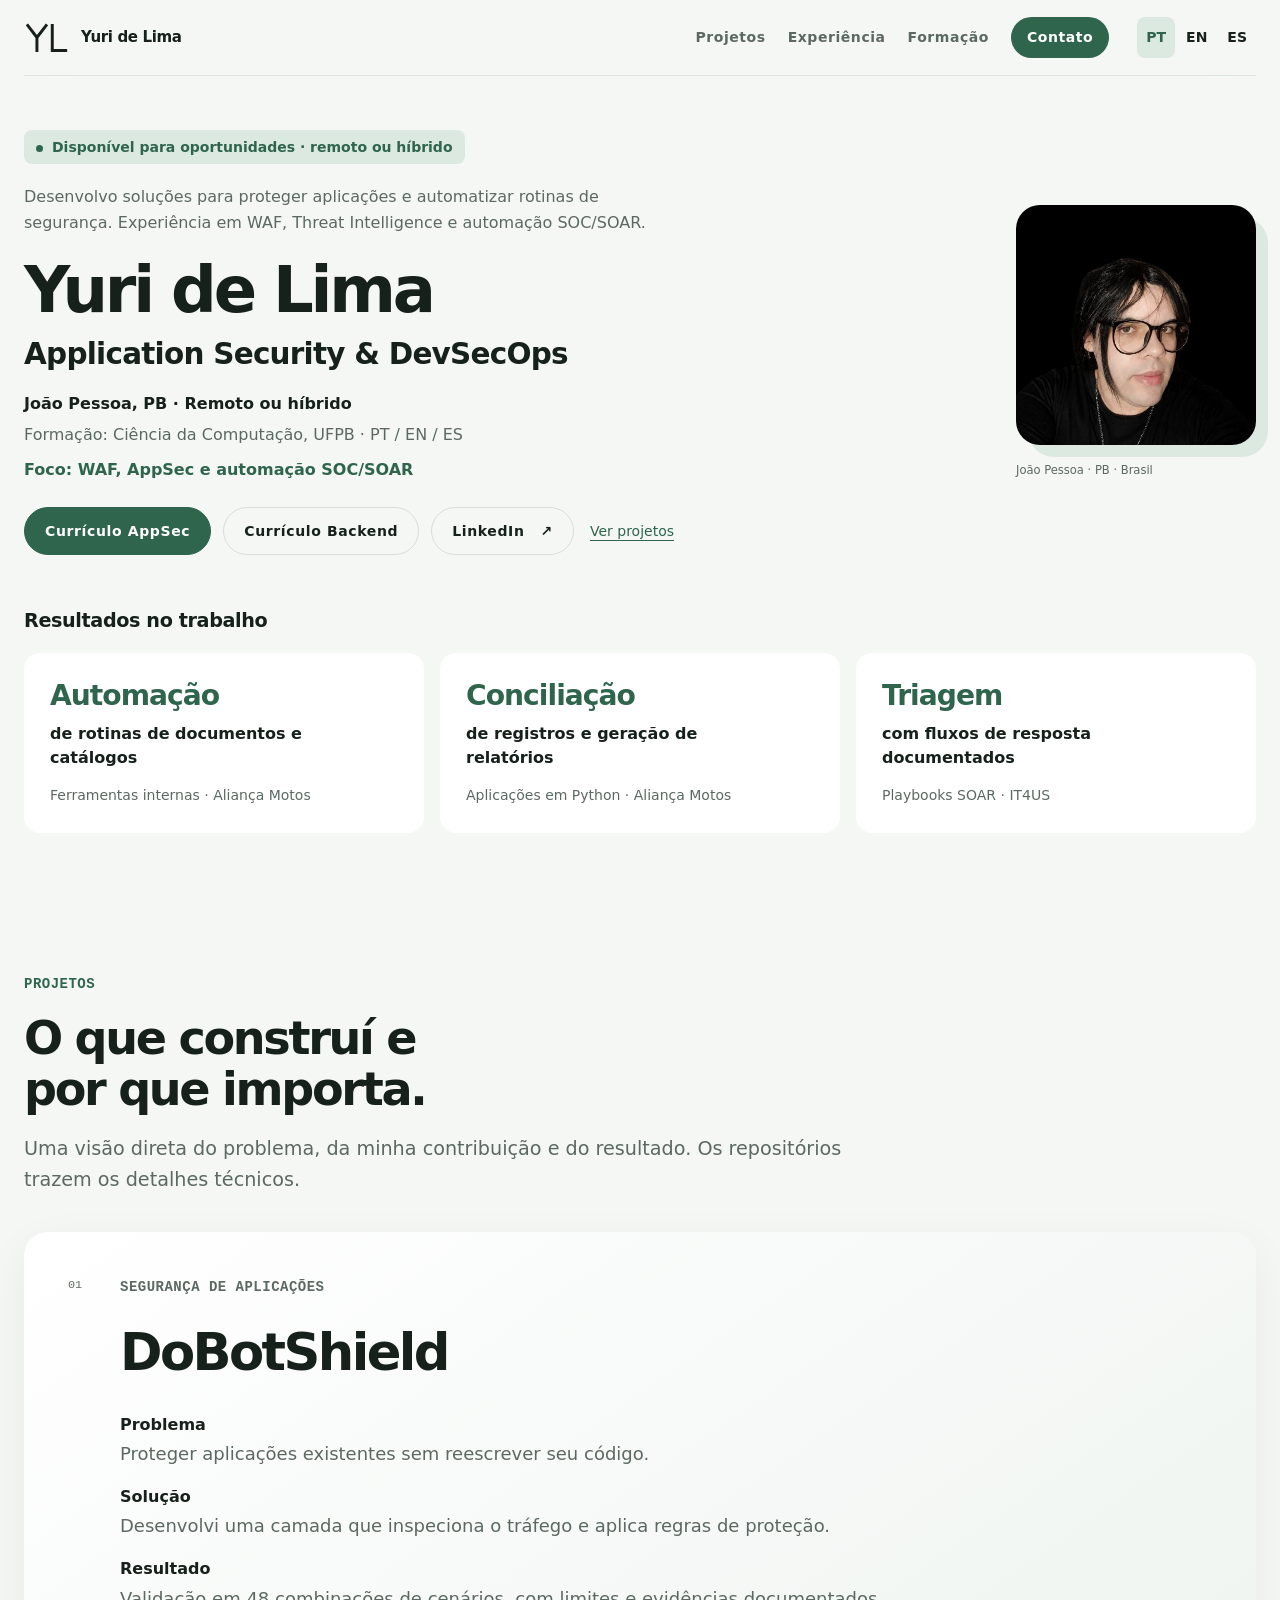
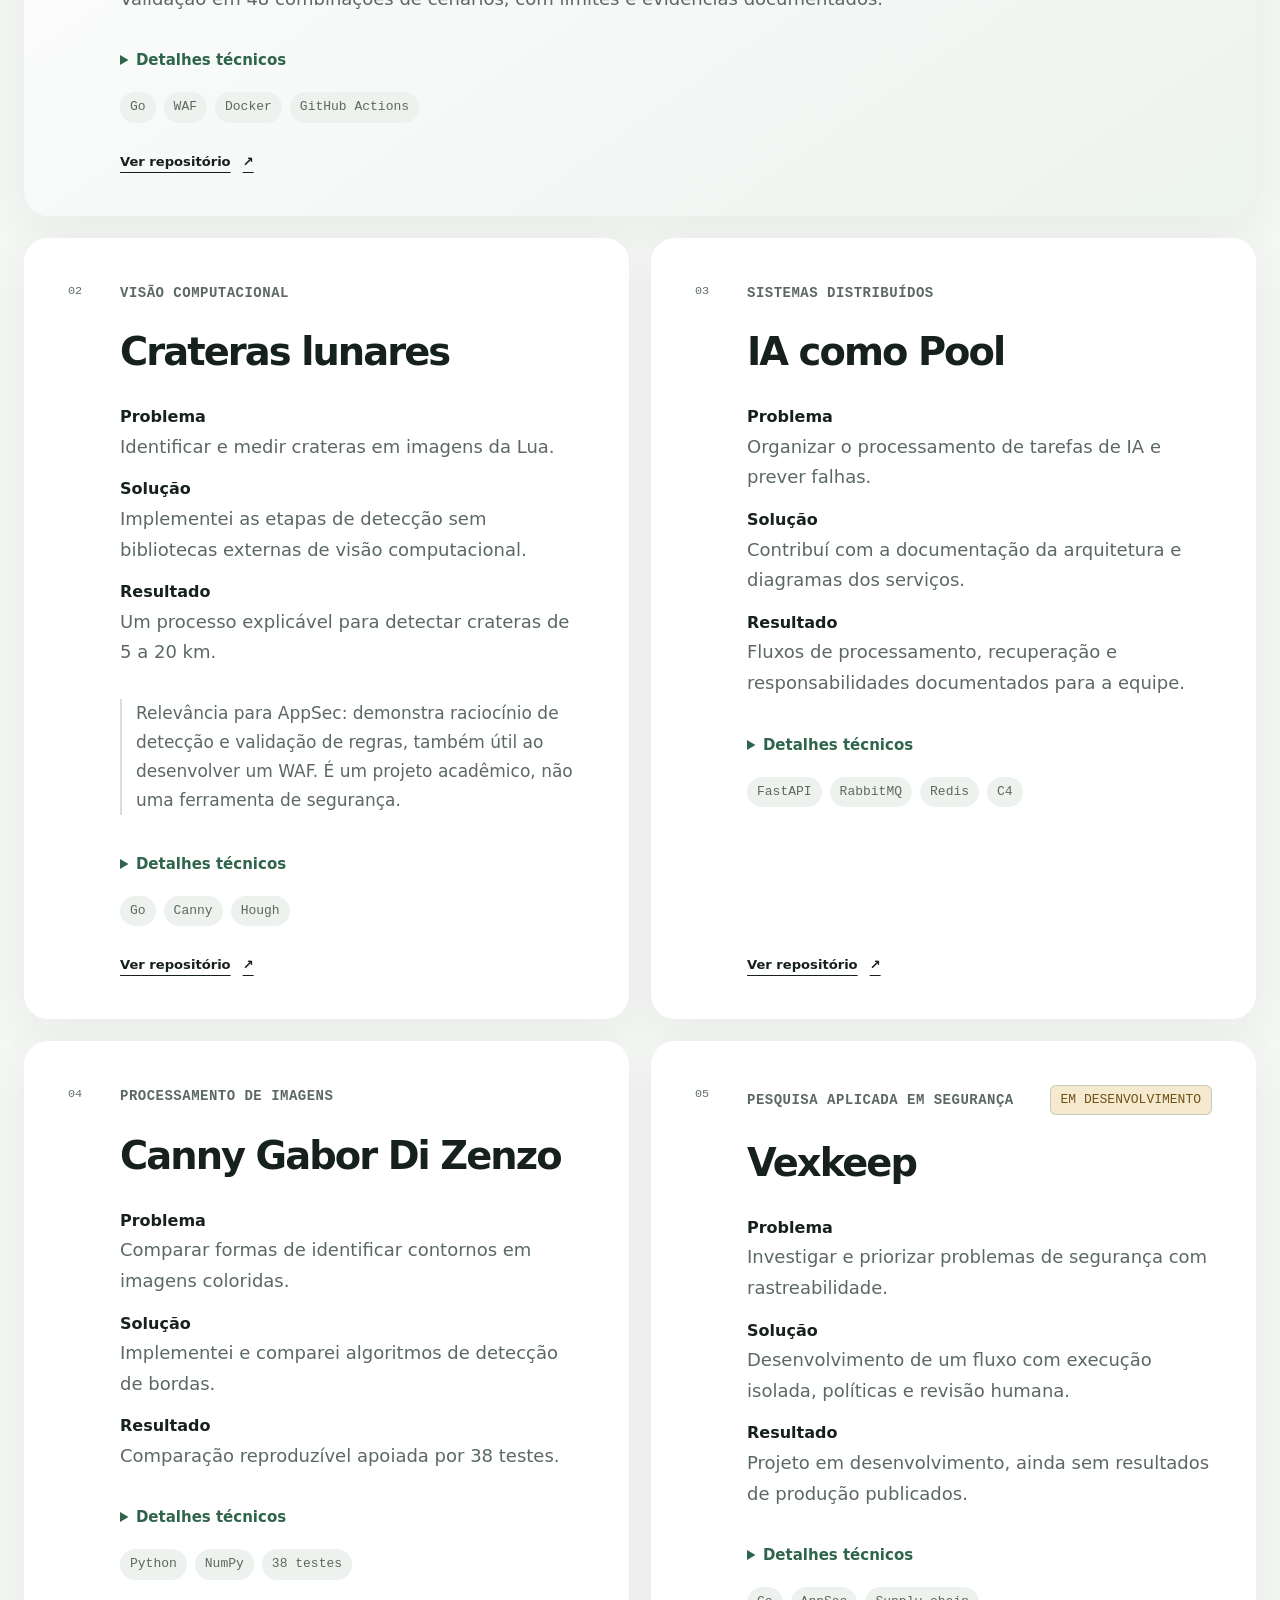
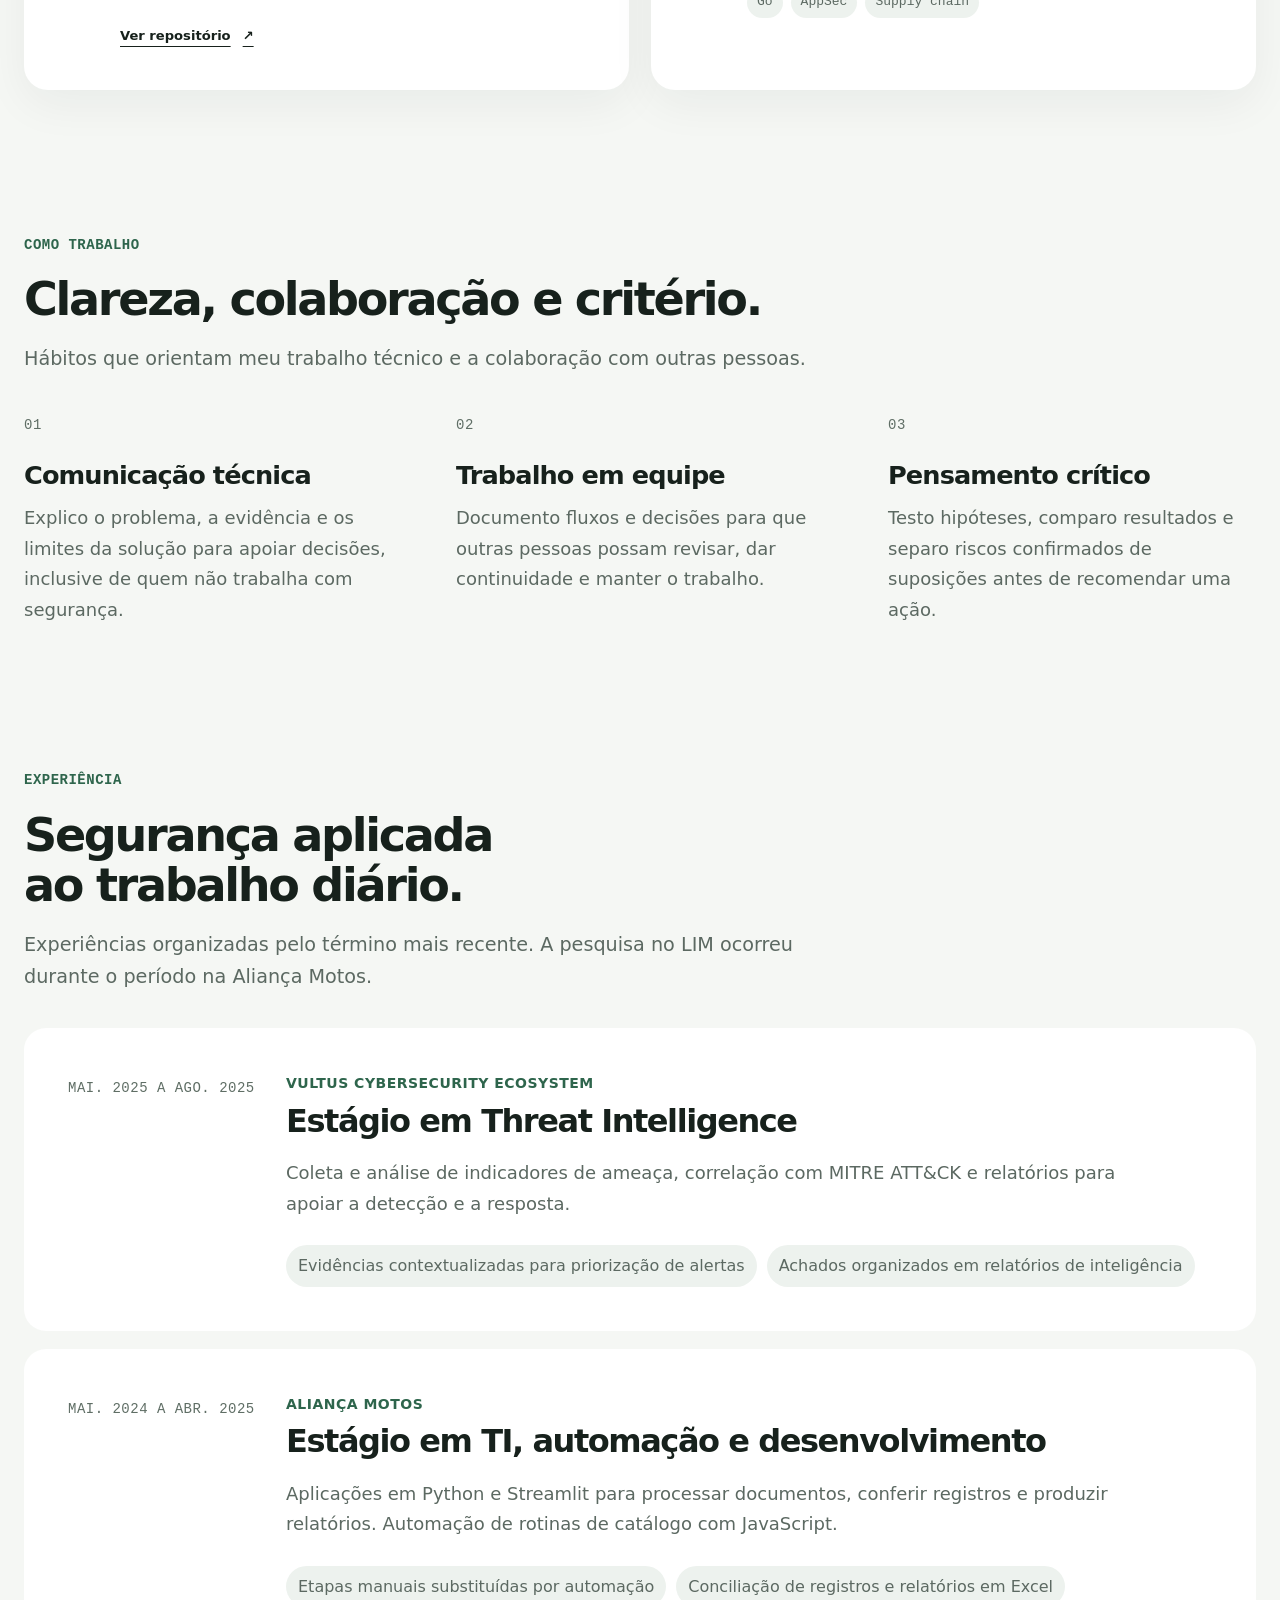
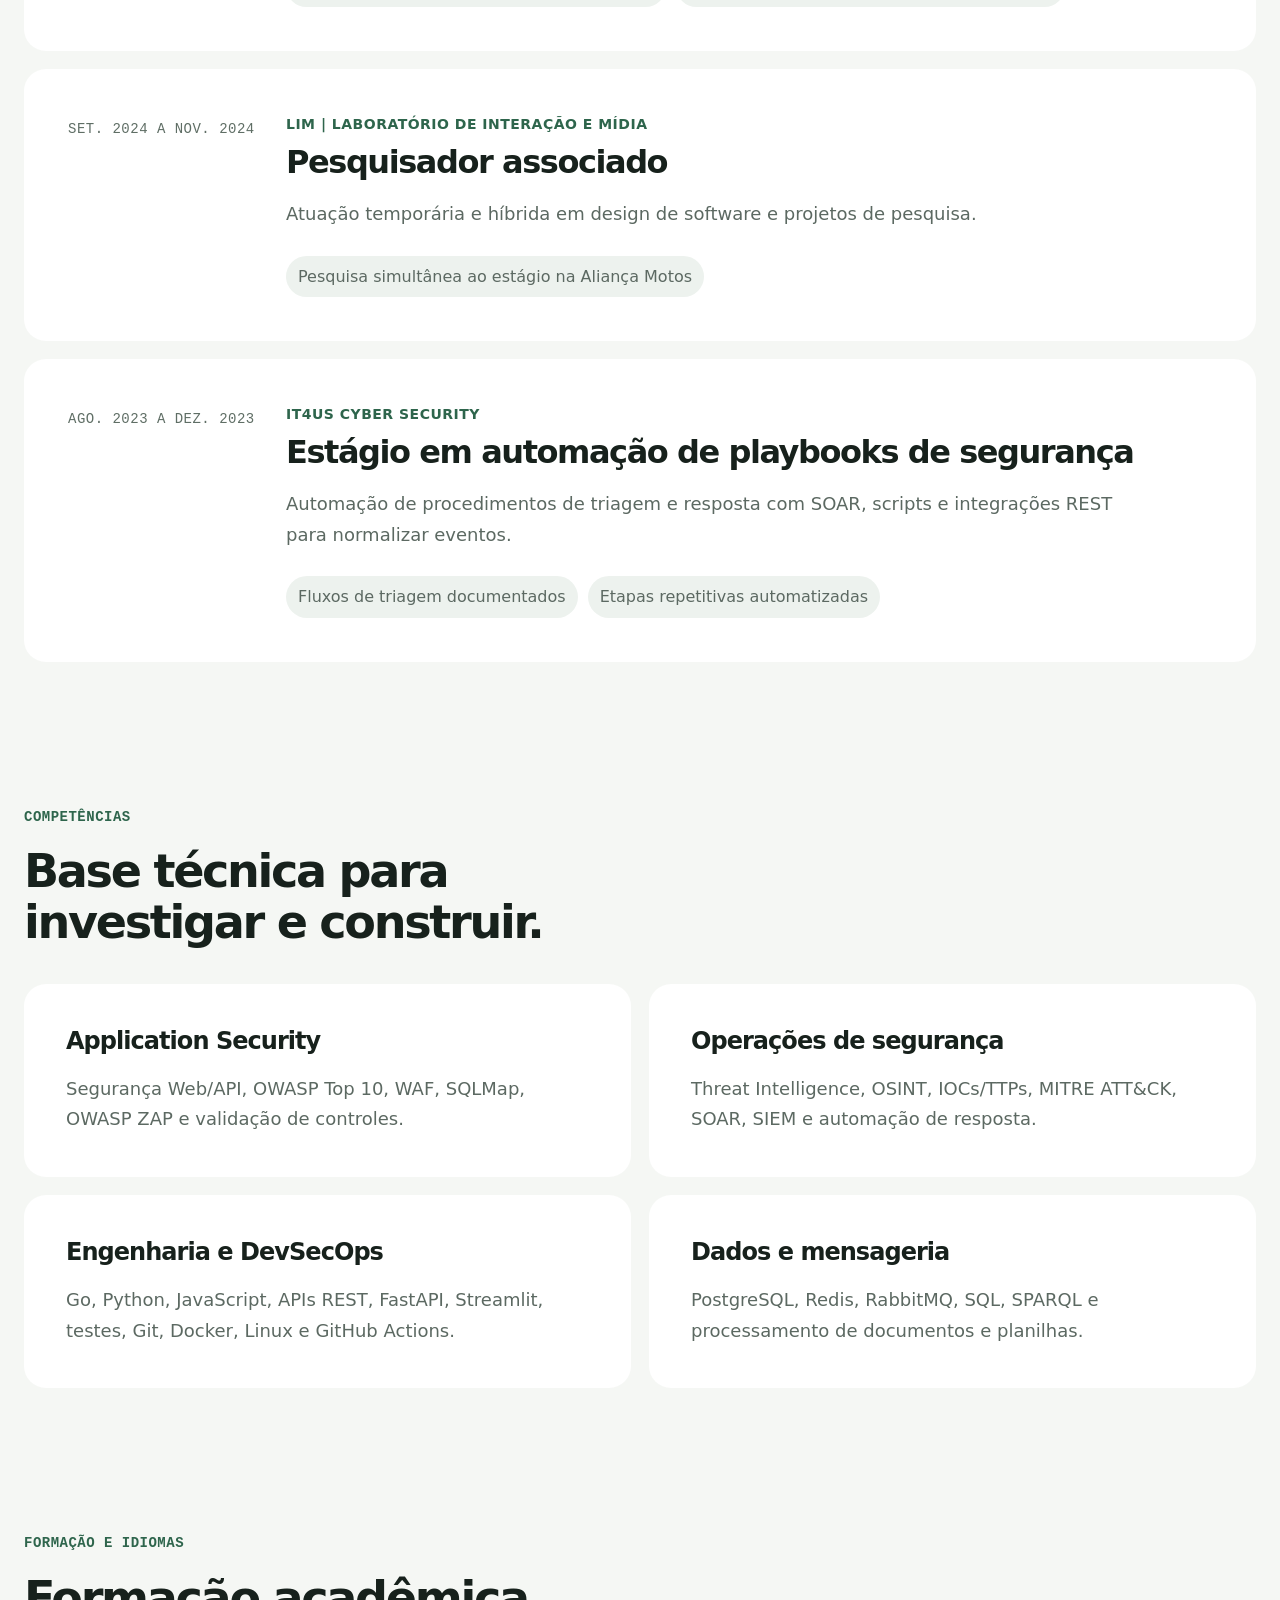
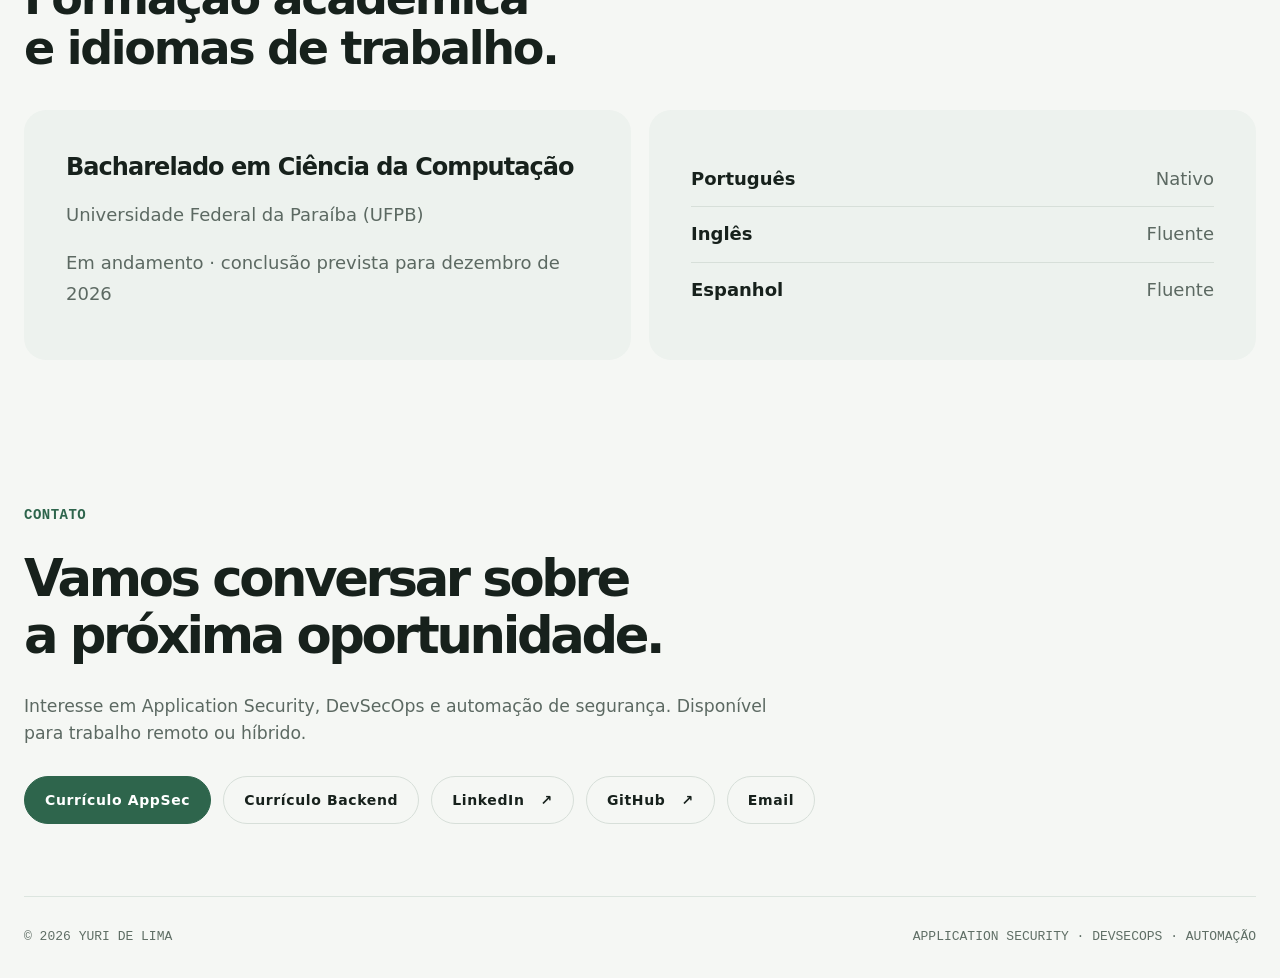
==== commit a0bbaf46: "Publish specialized multilingual resumes and professional contact" ====
--- a/index.html
+++ b/index.html
@@ -14,7 +14,7 @@
   <meta property="og:image" content="https://yuridelimadev.github.io/assets/og.png"><meta property="og:image:type" content="image/png"><meta property="og:image:width" content="1731"><meta property="og:image:height" content="909"><meta property="og:image:alt" content="Yuri de Lima, Application Security and DevSecOps">
   <meta name="twitter:card" content="summary_large_image"><meta name="twitter:title" content="Yuri de Lima | Application Security &amp; DevSecOps"><meta name="twitter:description" content="Yuri de Lima, em João Pessoa. Application Security, DevSecOps, WAF e automação SOC/SOAR. Projetos, experiência, formação na UFPB e currículo em PDF."><meta name="twitter:image" content="https://yuridelimadev.github.io/assets/og.png">
   <link rel="icon" href="/assets/favicon.svg?v=4" type="image/svg+xml"><link rel="manifest" href="/site.webmanifest"><link rel="stylesheet" href="/styles.css?v=5"><script src="/script.js?v=5" defer></script>
-  <script type="application/ld+json">{"@context":"https://schema.org","@type":"Person","@id":"https://yuridelimadev.github.io/#person","name":"Yuri de Lima","url":"https://yuridelimadev.github.io/","image":"https://yuridelimadev.github.io/assets/yuri-silva.jpg","jobTitle":"Application Security & DevSecOps","email":"mailto:yuri.silva.bezerra.lima@academico.ufpb.br","sameAs":["https://github.com/yurIdeLimaDev","https://www.linkedin.com/in/yuridelima"],"address":{"@type":"PostalAddress","addressLocality":"João Pessoa","addressRegion":"PB","addressCountry":"BR"},"affiliation":{"@type":"CollegeOrUniversity","name":"Universidade Federal da Paraíba"},"knowsLanguage":["pt-BR","en","es"],"knowsAbout":["Application Security","DevSecOps","WAF","Threat Intelligence","SOC","SOAR","Security Automation","Go","Python"]}</script>
+  <script type="application/ld+json">{"@context":"https://schema.org","@type":"Person","@id":"https://yuridelimadev.github.io/#person","name":"Yuri de Lima","url":"https://yuridelimadev.github.io/","image":"https://yuridelimadev.github.io/assets/yuri-silva.jpg","jobTitle":"Application Security & DevSecOps","email":"mailto:yuridelimadev@vexkeep.com","sameAs":["https://github.com/yurIdeLimaDev","https://www.linkedin.com/in/yuridelima"],"address":{"@type":"PostalAddress","addressLocality":"João Pessoa","addressRegion":"PB","addressCountry":"BR"},"affiliation":{"@type":"CollegeOrUniversity","name":"Universidade Federal da Paraíba"},"knowsLanguage":["pt-BR","en","es"],"knowsAbout":["Application Security","DevSecOps","WAF","Threat Intelligence","SOC","SOAR","Security Automation","Go","Python"]}</script>
 </head>
 <body>
   <a class="skip-link" href="#conteudo">Ir para o conteúdo</a>
@@ -30,20 +30,20 @@
         <p class="hero-pitch">Desenvolvo soluções para proteger aplicações e automatizar rotinas de segurança. Experiência em WAF, Threat Intelligence e automação SOC/SOAR.</p>
         <h1 id="hero-title">Yuri de Lima <span>Application Security &amp; DevSecOps</span></h1>
         <p class="hero-location">João Pessoa, PB · Remoto ou híbrido</p><p class="hero-facts">Formação: Ciência da Computação, UFPB · PT / EN / ES</p><p class="hero-focus">Foco: WAF, AppSec e automação SOC/SOAR</p>
-        <div class="hero-actions"><a class="button button-primary" href="/assets/cv-yuri-de-lima-pt.pdf" download>Currículo</a><a class="button button-secondary" href="https://www.linkedin.com/in/yuridelima" target="_blank" rel="noopener noreferrer">LinkedIn <span aria-hidden="true">↗</span></a><a class="text-link" href="#trabalhos">Ver projetos</a></div>
+        <div class="hero-actions"><a class="button button-primary" href="/assets/Curriculo_PT_Security_AppSec.pdf" download>Currículo AppSec</a><a class="button button-secondary" href="/assets/Curriculo_PT_Software_Backend.pdf" download>Currículo Backend</a><a class="button button-secondary" href="https://www.linkedin.com/in/yuridelima" target="_blank" rel="noopener noreferrer">LinkedIn <span aria-hidden="true">↗</span></a><a class="text-link" href="#trabalhos">Ver projetos</a></div>
       </div>
       <aside class="profile-panel" aria-label="Yuri de Lima"><div class="portrait-frame"><img src="/assets/yuri-silva.jpg" alt="Retrato de Yuri de Lima" width="640" height="640" fetchpriority="high"></div><div class="profile-meta"><p>João Pessoa · PB · Brasil</p></div></aside>
-      <div class="results-summary" aria-labelledby="results-title"><h2 id="results-title">Resultados no trabalho</h2><dl class="results-grid"><div><dt>economizadas em tarefas operacionais</dt><dd class="result-value">6 h/semana</dd><dd class="result-context">Automação de rotinas · Aliança Motos</dd></div><div><dt>menos tempo para processar documentos</dt><dd class="result-value">33%</dd><dd class="result-context">Aplicações internas · Aliança Motos</dd></div><div><dt>menos tempo na resposta inicial a alertas</dt><dd class="result-value">21%</dd><dd class="result-context">Automação de segurança · IT4US</dd></div></dl></div>
+      <div class="results-summary" aria-labelledby="results-title"><h2 id="results-title">Resultados no trabalho</h2><dl class="results-grid"><div><dt>de rotinas de documentos e catálogos</dt><dd class="result-value">Automação</dd><dd class="result-context">Ferramentas internas · Aliança Motos</dd></div><div><dt>de registros e geração de relatórios</dt><dd class="result-value">Conciliação</dd><dd class="result-context">Aplicações em Python · Aliança Motos</dd></div><div><dt>com fluxos de resposta documentados</dt><dd class="result-value">Triagem</dd><dd class="result-context">Playbooks SOAR · IT4US</dd></div></dl></div>
     </section>
     <section id="trabalhos" class="projects section-shell" aria-labelledby="projects-title">
       <div class="section-heading"><p class="section-index">Projetos</p><h2 id="projects-title">O que construí e por que importa.</h2><p>Uma visão direta do problema, da minha contribuição e do resultado. Os repositórios trazem os detalhes técnicos.</p></div>
       <div class="project-grid"><article class="project-card project-card-featured"><div class="project-number" aria-hidden="true">01</div><div class="project-content"><div class="project-topline"><p class="project-type">Segurança de aplicações</p></div><h3>DoBotShield</h3><dl class="project-story"><div><dt>Problema</dt><dd>Proteger aplicações existentes sem reescrever seu código.</dd></div><div><dt>Solução</dt><dd>Desenvolvi uma camada que inspeciona o tráfego e aplica regras de proteção.</dd></div><div><dt>Resultado</dt><dd>Validação em 48 combinações de cenários, com limites e evidências documentados.</dd></div></dl><details><summary>Detalhes técnicos</summary><p>WAF e proxy reverso em Go com inspeção HTTP/WebSocket, normalização de payloads, rate limiting e controles IP/CIDR. Comparação de oito alvos com SQLMap, OWASP ZAP, Commix, XSStrike, testssl.sh e wrk.</p></details><ul class="tag-list"><li>Go</li><li>WAF</li><li>Docker</li><li>GitHub Actions</li></ul><a class="project-link" href="https://github.com/yurIdeLimaDev/DoBotShieldV2" target="_blank" rel="noopener noreferrer">Ver repositório <span aria-hidden="true">↗</span></a></div></article><article class="project-card "><div class="project-number" aria-hidden="true">02</div><div class="project-content"><div class="project-topline"><p class="project-type">Visão computacional</p></div><h3>Crateras lunares</h3><dl class="project-story"><div><dt>Problema</dt><dd>Identificar e medir crateras em imagens da Lua.</dd></div><div><dt>Solução</dt><dd>Implementei as etapas de detecção sem bibliotecas externas de visão computacional.</dd></div><div><dt>Resultado</dt><dd>Um processo explicável para detectar crateras de 5 a 20 km.</dd></div></dl><p class="project-relevance">Relevância para AppSec: demonstra raciocínio de detecção e validação de regras, também útil ao desenvolver um WAF. É um projeto acadêmico, não uma ferramenta de segurança.</p><details><summary>Detalhes técnicos</summary><p>Imagens LRO WAC, detecção de bordas Canny e transformada de Hough, com a biblioteca padrão de Go.</p></details><ul class="tag-list"><li>Go</li><li>Canny</li><li>Hough</li></ul><a class="project-link" href="https://github.com/yurIdeLimaDev/ID-Crateras-Lunares" target="_blank" rel="noopener noreferrer">Ver repositório <span aria-hidden="true">↗</span></a></div></article><article class="project-card "><div class="project-number" aria-hidden="true">03</div><div class="project-content"><div class="project-topline"><p class="project-type">Sistemas distribuídos</p></div><h3>IA como Pool</h3><dl class="project-story"><div><dt>Problema</dt><dd>Organizar o processamento de tarefas de IA e prever falhas.</dd></div><div><dt>Solução</dt><dd>Contribuí com a documentação da arquitetura e diagramas dos serviços.</dd></div><div><dt>Resultado</dt><dd>Fluxos de processamento, recuperação e responsabilidades documentados para a equipe.</dd></div></dl><details><summary>Detalhes técnicos</summary><p>Arquitetura assíncrona com Redis, PostgreSQL, RabbitMQ, retry, DLQ, circuit breaker e cache-aside. Contribuição focada na documentação e nos diagramas C4.</p></details><ul class="tag-list"><li>FastAPI</li><li>RabbitMQ</li><li>Redis</li><li>C4</li></ul><a class="project-link" href="https://github.com/yurIdeLimaDev/-IA_como_Pool" target="_blank" rel="noopener noreferrer">Ver repositório <span aria-hidden="true">↗</span></a></div></article><article class="project-card "><div class="project-number" aria-hidden="true">04</div><div class="project-content"><div class="project-topline"><p class="project-type">Processamento de imagens</p></div><h3>Canny Gabor Di Zenzo</h3><dl class="project-story"><div><dt>Problema</dt><dd>Comparar formas de identificar contornos em imagens coloridas.</dd></div><div><dt>Solução</dt><dd>Implementei e comparei algoritmos de detecção de bordas.</dd></div><div><dt>Resultado</dt><dd>Comparação reproduzível apoiada por 38 testes.</dd></div></dl><details><summary>Detalhes técnicos</summary><p>Canny clássico e abordagem vetorial para imagens coloridas, com correlação, supressão de não máximos e histerese implementadas do zero.</p></details><ul class="tag-list"><li>Python</li><li>NumPy</li><li>38 testes</li></ul><a class="project-link" href="https://github.com/yurIdeLimaDev/PDI-Filtros" target="_blank" rel="noopener noreferrer">Ver repositório <span aria-hidden="true">↗</span></a></div></article><article class="project-card "><div class="project-number" aria-hidden="true">05</div><div class="project-content"><div class="project-topline"><p class="project-type">Pesquisa aplicada em segurança</p><span class="project-state state-development">Em desenvolvimento</span></div><h3>Vexkeep</h3><dl class="project-story"><div><dt>Problema</dt><dd>Investigar e priorizar problemas de segurança com rastreabilidade.</dd></div><div><dt>Solução</dt><dd>Desenvolvimento de um fluxo com execução isolada, políticas e revisão humana.</dd></div><div><dt>Resultado</dt><dd>Projeto em desenvolvimento, ainda sem resultados de produção publicados.</dd></div></dl><details><summary>Detalhes técnicos</summary><p>Políticas versionadas, evidência normalizada e revisão humana final. Repositório privado; apenas a descrição de alto nível é pública.</p></details><ul class="tag-list"><li>Go</li><li>AppSec</li><li>Supply chain</li></ul></div></article></div>
     </section>
     <section class="method section-shell" aria-labelledby="method-title"><div class="section-heading"><p class="section-index">Como trabalho</p><h2 id="method-title">Clareza, colaboração e critério.</h2><p>Hábitos que orientam meu trabalho técnico e a colaboração com outras pessoas.</p></div><ol class="principle-list"><li><span class="principle-number">01</span><h3>Comunicação técnica</h3><p>Explico o problema, a evidência e os limites da solução para apoiar decisões, inclusive de quem não trabalha com segurança.</p></li><li><span class="principle-number">02</span><h3>Trabalho em equipe</h3><p>Documento fluxos e decisões para que outras pessoas possam revisar, dar continuidade e manter o trabalho.</p></li><li><span class="principle-number">03</span><h3>Pensamento crítico</h3><p>Testo hipóteses, comparo resultados e separo riscos confirmados de suposições antes de recomendar uma ação.</p></li></ol></section>
-    <section id="experiencia" class="experience section-shell" aria-labelledby="experience-title"><div class="section-heading"><p class="section-index">Experiência</p><h2 id="experience-title">Segurança aplicada ao trabalho diário.</h2><p>Experiências organizadas pelo término mais recente. A pesquisa no LIM ocorreu durante o período na Aliança Motos.</p></div><div class="timeline"><article class="timeline-item"><p class="timeline-date">mai. 2025 a ago. 2025</p><div><p class="timeline-company">Vultus Cybersecurity Ecosystem</p><h3>Estágio em Threat Intelligence</h3><p>Coleta e análise de cerca de 150 indicadores de ameaça por mês, correlação com MITRE ATT&amp;CK e relatórios para apoiar a detecção e a resposta.</p><ul class="impact-list"><li>19% menos tempo na priorização de alertas</li><li>20% menos retrabalho na organização de evidências</li></ul></div></article><article class="timeline-item"><p class="timeline-date">mai. 2024 a abr. 2025</p><div><p class="timeline-company">Aliança Motos</p><h3>Estágio em TI, automação e desenvolvimento</h3><p>Aplicações em Python e Streamlit para processar documentos, conferir registros e produzir relatórios. Automação de rotinas de catálogo com JavaScript.</p><ul class="impact-list"><li>6 h por semana economizadas</li><li>33% menos tempo de processamento</li></ul></div></article><article class="timeline-item"><p class="timeline-date">set. 2024 a nov. 2024</p><div><p class="timeline-company">LIM | Laboratório de Interação e Mídia</p><h3>Pesquisador associado</h3><p>Atuação temporária e híbrida em design de software e projetos de pesquisa.</p><ul class="impact-list"><li>Pesquisa simultânea ao estágio na Aliança Motos</li></ul></div></article><article class="timeline-item"><p class="timeline-date">ago. 2023 a dez. 2023</p><div><p class="timeline-company">IT4US Cyber Security</p><h3>Estágio em automação de playbooks de segurança</h3><p>Automação de procedimentos de triagem e resposta com SOAR, scripts e integrações REST para cerca de 200 eventos por dia.</p><ul class="impact-list"><li>31% das etapas repetitivas automatizadas</li><li>21% menos tempo na resposta inicial</li></ul></div></article></div></section>
+    <section id="experiencia" class="experience section-shell" aria-labelledby="experience-title"><div class="section-heading"><p class="section-index">Experiência</p><h2 id="experience-title">Segurança aplicada ao trabalho diário.</h2><p>Experiências organizadas pelo término mais recente. A pesquisa no LIM ocorreu durante o período na Aliança Motos.</p></div><div class="timeline"><article class="timeline-item"><p class="timeline-date">mai. 2025 a ago. 2025</p><div><p class="timeline-company">Vultus Cybersecurity Ecosystem</p><h3>Estágio em Threat Intelligence</h3><p>Coleta e análise de indicadores de ameaça, correlação com MITRE ATT&amp;CK e relatórios para apoiar a detecção e a resposta.</p><ul class="impact-list"><li>Evidências contextualizadas para priorização de alertas</li><li>Achados organizados em relatórios de inteligência</li></ul></div></article><article class="timeline-item"><p class="timeline-date">mai. 2024 a abr. 2025</p><div><p class="timeline-company">Aliança Motos</p><h3>Estágio em TI, automação e desenvolvimento</h3><p>Aplicações em Python e Streamlit para processar documentos, conferir registros e produzir relatórios. Automação de rotinas de catálogo com JavaScript.</p><ul class="impact-list"><li>Etapas manuais substituídas por automação</li><li>Conciliação de registros e relatórios em Excel</li></ul></div></article><article class="timeline-item"><p class="timeline-date">set. 2024 a nov. 2024</p><div><p class="timeline-company">LIM | Laboratório de Interação e Mídia</p><h3>Pesquisador associado</h3><p>Atuação temporária e híbrida em design de software e projetos de pesquisa.</p><ul class="impact-list"><li>Pesquisa simultânea ao estágio na Aliança Motos</li></ul></div></article><article class="timeline-item"><p class="timeline-date">ago. 2023 a dez. 2023</p><div><p class="timeline-company">IT4US Cyber Security</p><h3>Estágio em automação de playbooks de segurança</h3><p>Automação de procedimentos de triagem e resposta com SOAR, scripts e integrações REST para normalizar eventos.</p><ul class="impact-list"><li>Fluxos de triagem documentados</li><li>Etapas repetitivas automatizadas</li></ul></div></article></div></section>
     <section id="competencias" class="capabilities section-shell" aria-labelledby="capabilities-title"><div class="section-heading"><p class="section-index">Competências</p><h2 id="capabilities-title">Base técnica para investigar e construir.</h2></div><div class="capability-grid"><article><h3>Application Security</h3><p>Segurança Web/API, OWASP Top 10, WAF, SQLMap, OWASP ZAP e validação de controles.</p></article><article><h3>Operações de segurança</h3><p>Threat Intelligence, OSINT, IOCs/TTPs, MITRE ATT&amp;CK, SOAR, SIEM e automação de resposta.</p></article><article><h3>Engenharia e DevSecOps</h3><p>Go, Python, JavaScript, APIs REST, FastAPI, Streamlit, testes, Git, Docker, Linux e GitHub Actions.</p></article><article><h3>Dados e mensageria</h3><p>PostgreSQL, Redis, RabbitMQ, SQL, SPARQL e processamento de documentos e planilhas.</p></article></div></section>
     <section id="formacao" class="education section-shell" aria-labelledby="education-title"><div class="section-heading"><p class="section-index">Formação e idiomas</p><h2 id="education-title">Formação acadêmica e idiomas de trabalho.</h2></div><div class="education-strip"><div><h3>Bacharelado em Ciência da Computação</h3><p>Universidade Federal da Paraíba (UFPB)</p><p>Em andamento · conclusão prevista para dezembro de 2026</p></div><div><dl class="language-list"><div><dt>Português</dt><dd>Nativo</dd></div><div><dt>Inglês</dt><dd>Fluente</dd></div><div><dt>Espanhol</dt><dd>Fluente</dd></div></dl></div></div></section>
-    <section id="contato" class="contact section-shell" aria-labelledby="contact-title"><p class="section-index">Contato</p><div class="contact-grid"><div><h2 id="contact-title">Vamos conversar sobre a próxima oportunidade.</h2><p>Interesse em Application Security, DevSecOps e automação de segurança. Disponível para trabalho remoto ou híbrido.</p></div><div class="contact-actions" aria-label="Canais de contato"><a class="button button-primary" href="/assets/cv-yuri-de-lima-pt.pdf" download>Currículo</a><a class="button button-secondary" href="https://www.linkedin.com/in/yuridelima" target="_blank" rel="noopener noreferrer">LinkedIn <span aria-hidden="true">↗</span></a><a class="button button-secondary" href="https://github.com/yurIdeLimaDev" target="_blank" rel="noopener noreferrer">GitHub <span aria-hidden="true">↗</span></a><a class="button button-secondary" href="mailto:yuri.silva.bezerra.lima@academico.ufpb.br">Email</a></div></div></section>
+    <section id="contato" class="contact section-shell" aria-labelledby="contact-title"><p class="section-index">Contato</p><div class="contact-grid"><div><h2 id="contact-title">Vamos conversar sobre a próxima oportunidade.</h2><p>Interesse em Application Security, DevSecOps e automação de segurança. Disponível para trabalho remoto ou híbrido.</p></div><div class="contact-actions" aria-label="Canais de contato"><a class="button button-primary" href="/assets/Curriculo_PT_Security_AppSec.pdf" download>Currículo AppSec</a><a class="button button-secondary" href="/assets/Curriculo_PT_Software_Backend.pdf" download>Currículo Backend</a><a class="button button-secondary" href="https://www.linkedin.com/in/yuridelima" target="_blank" rel="noopener noreferrer">LinkedIn <span aria-hidden="true">↗</span></a><a class="button button-secondary" href="https://github.com/yurIdeLimaDev" target="_blank" rel="noopener noreferrer">GitHub <span aria-hidden="true">↗</span></a><a class="button button-secondary" href="mailto:yuridelimadev@vexkeep.com">Email</a></div></div></section>
   </main>
   <footer class="site-footer section-shell"><p>© <span data-year>2026</span> Yuri de Lima</p><p>Application Security · DevSecOps · Automação</p></footer>
 </body></html>
--- a/styles.css
+++ b/styles.css
@@ -583,7 +583,7 @@
 .results-grid > div { display: flex; flex-direction: column; padding: 26px; border-radius: 16px; background: var(--bg-raised); }
 .results-grid dt { max-width: 260px; font-size: 1rem; font-weight: 600; line-height: 1.5; }
 .results-grid dd { margin: 0; }
-.results-grid .result-value { order: -1; margin-bottom: 10px; color: var(--accent); font-size: clamp(1.8rem, 3vw, 2.5rem); font-weight: 750; letter-spacing: -.035em; line-height: 1.2; }
+.results-grid .result-value { order: -1; margin-bottom: 10px; color: var(--accent); font-size: clamp(1.55rem, 2.2vw, 2rem); font-weight: 750; letter-spacing: -.035em; line-height: 1.2; overflow-wrap: anywhere; }
 .results-grid .result-context { margin-top: 14px; color: var(--muted); font-size: .875rem; }
 @media (max-width: 680px) {
   .results-grid { grid-template-columns: 1fr; gap: 12px; }
